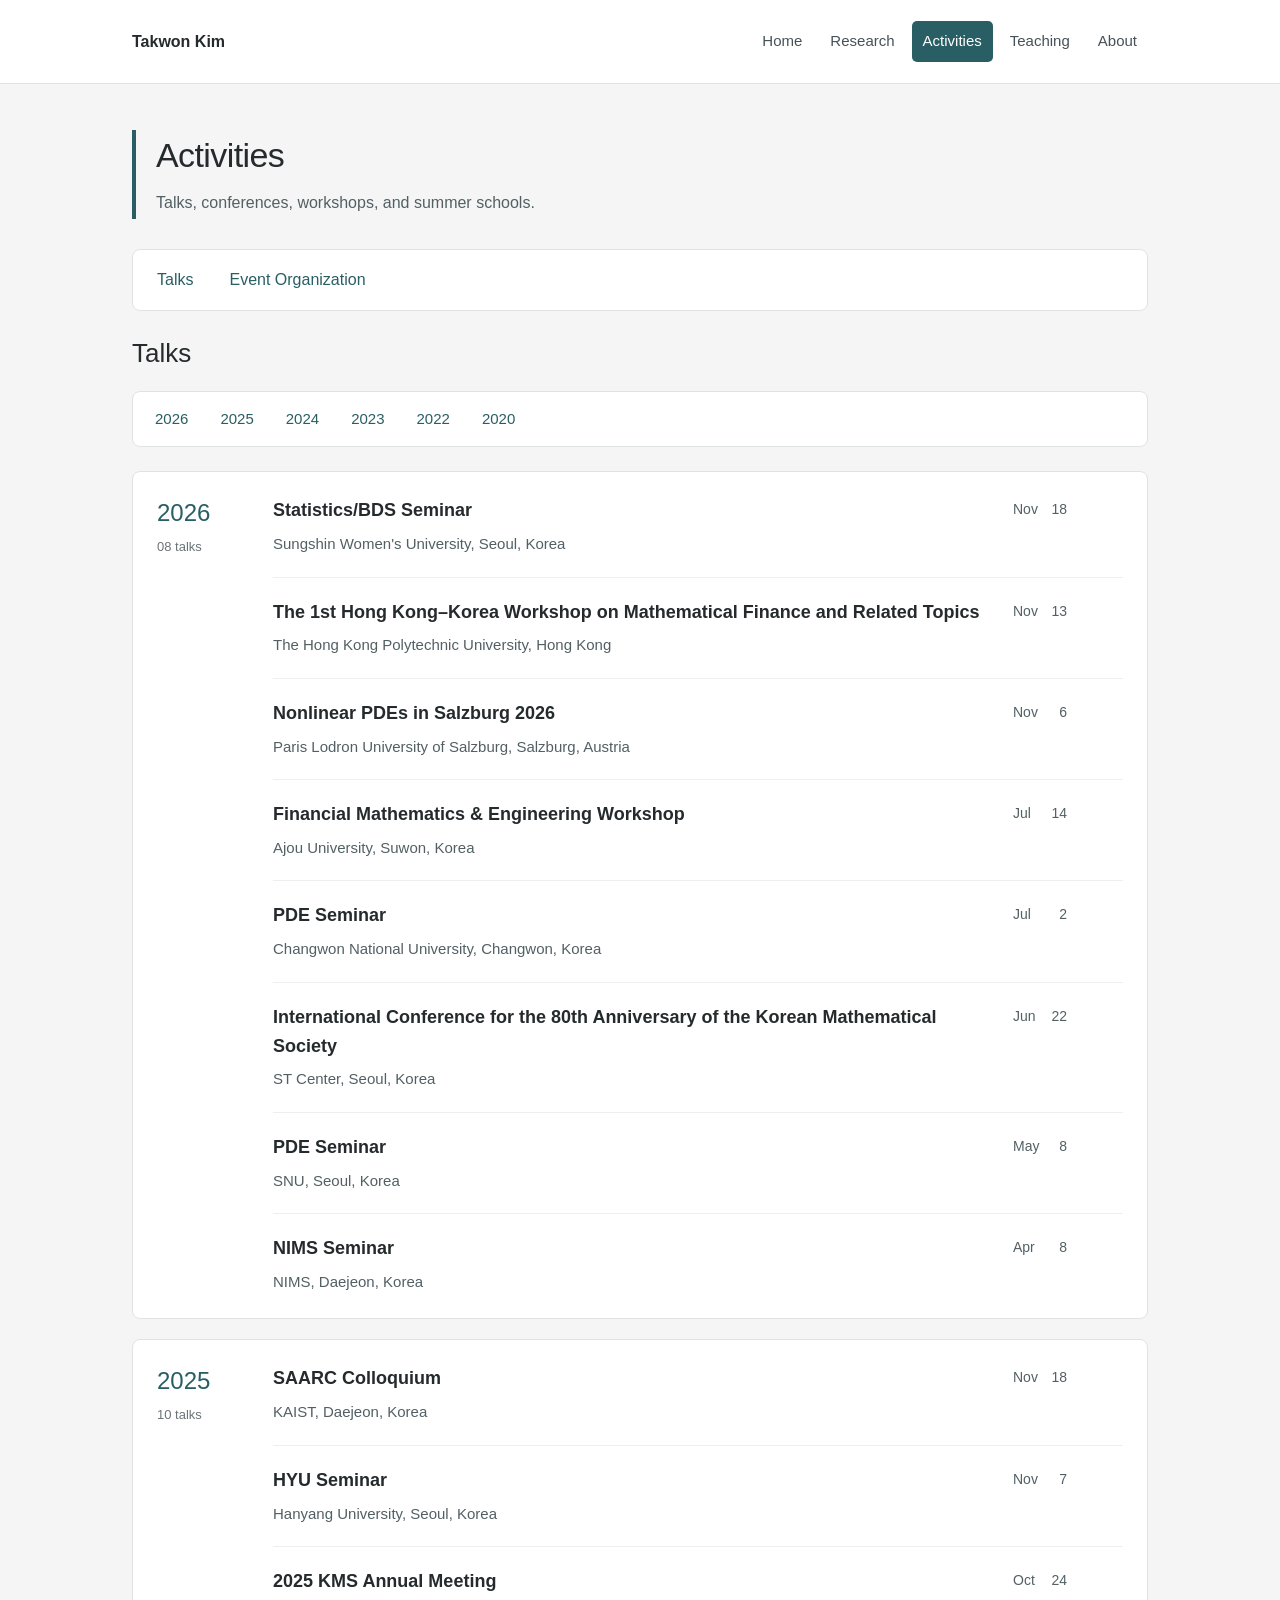
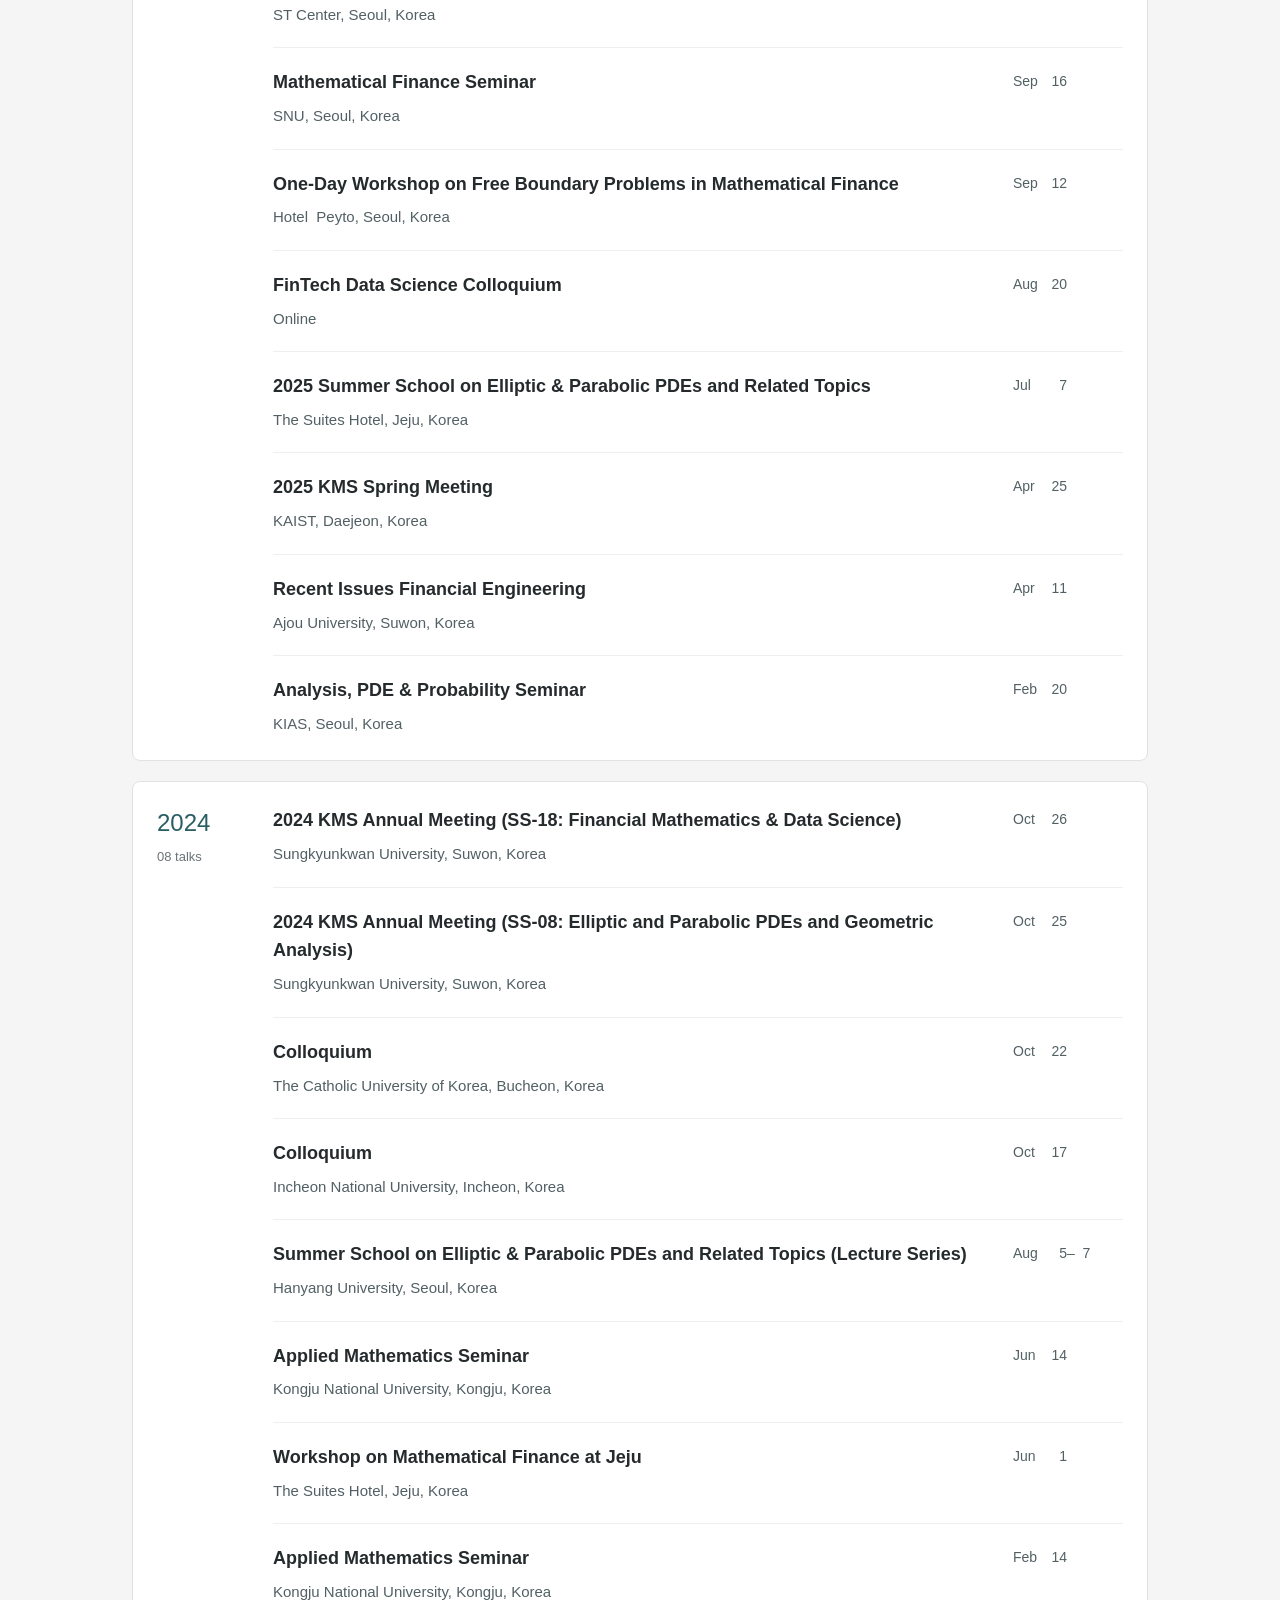
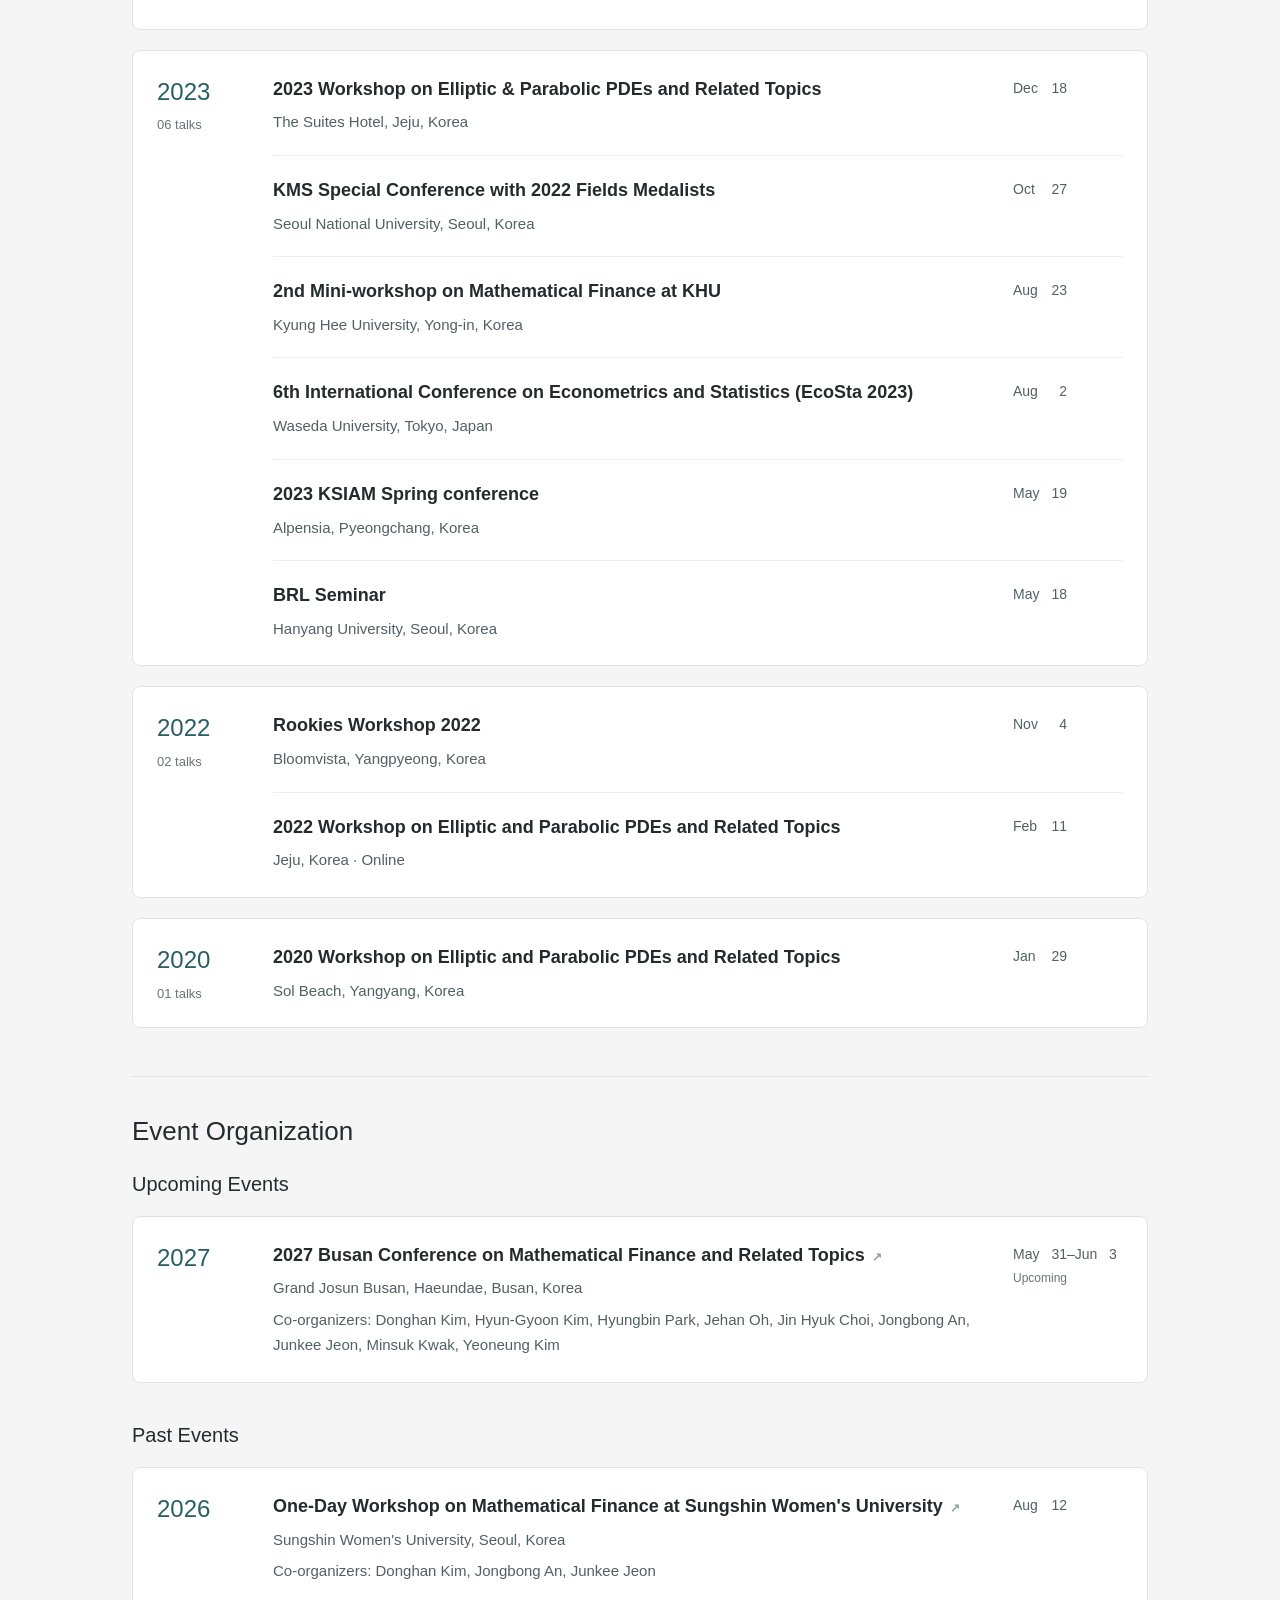
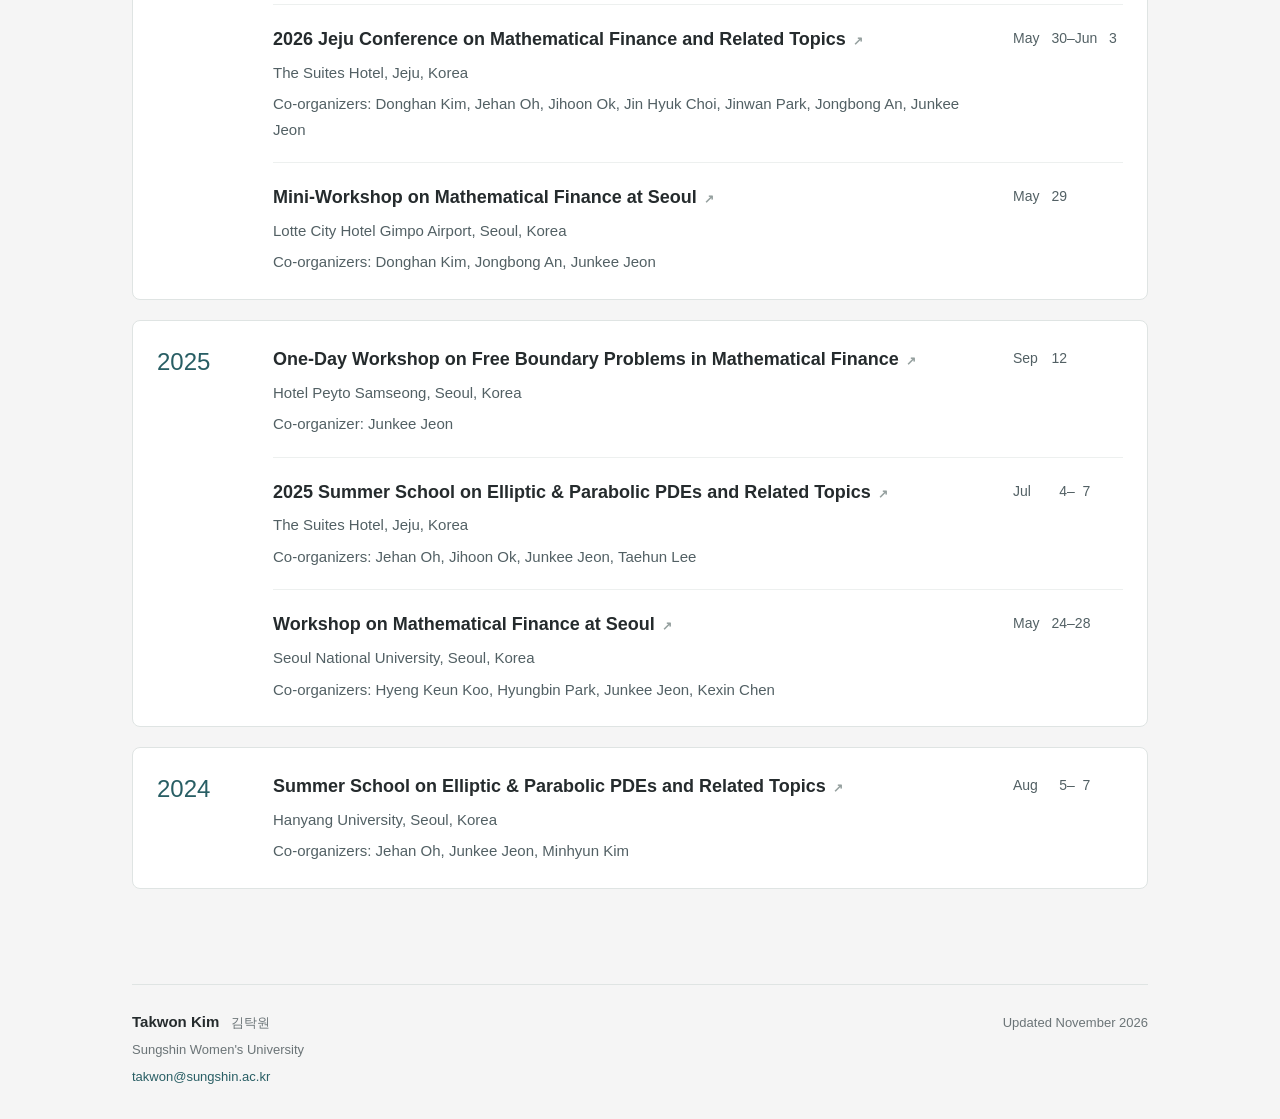
==== events.html @ 010d54d7 "Add November 18 Statistics and BDS seminar" ====
<!doctype html>
<html lang="en"><head><meta charset="utf-8"><meta name="viewport" content="width=device-width, initial-scale=1">
<title>Activities — Takwon Kim</title><meta name="description" content="My research focuses on nonlinear partial differential equations and mathematical finance, with particular interests in regularity theory, free boundary problems, and stochastic control.">
<meta name="color-scheme" content="light"><link rel="icon" href="assets/favicon.svg" type="image/svg+xml">
<link rel="stylesheet" href="assets/style.css?v=126a119093cc"><script src="assets/site.js" defer></script>
<script data-goatcounter="https://takwonkim.goatcounter.com/count" data-goatcounter-settings='{"path": "/events.html"}' async src="https://gc.zgo.at/count.js"></script></head>
<body data-page="events"><a class="skip-link" href="#main">Skip to content</a>
<header class="site-header"><div class="header-inner"><a class="brand" href="index.html?v=126a119093cc">Takwon Kim</a>
<button class="menu-toggle" aria-expanded="false" aria-controls="site-nav">Menu <span aria-hidden="true">☰</span></button>
<nav id="site-nav" aria-label="Main navigation"><a href="index.html?v=126a119093cc">Home</a><a href="research.html?v=126a119093cc">Research</a><a href="events.html?v=126a119093cc" aria-current="page">Activities</a><a href="teaching.html?v=126a119093cc">Teaching</a><a href="info.html?v=126a119093cc">About</a></nav></div></header>
<main id="main" class="page"><div class="page-heading"><h1>Activities</h1><p class="lead">Talks, conferences, workshops, and summer schools.</p></div><nav class="year-nav activity-nav" aria-label="Activity sections"><a href="#talks">Talks</a><a href="#event-organization">Event Organization</a></nav><section class="activity-section" id="talks" aria-labelledby="talks-title"><h2 id="talks-title">Talks</h2><nav class="year-nav" aria-label="Jump to year"><a href="#year-2026">2026</a><a href="#year-2025">2025</a><a href="#year-2024">2024</a><a href="#year-2023">2023</a><a href="#year-2022">2022</a><a href="#year-2020">2020</a></nav><div class="talks-list"><section class="talk-year" id="year-2026"><h3>2026<span>08 talks</span></h3><ol><li><div class="talk-details"><h4 class="talk-title">Statistics/BDS Seminar</h4><p class="talk-venue">Sungshin Women&#x27;s University, Seoul, Korea</p></div><p class="talk-date"><span class="date-value"><span class="date-month">Nov</span> <span class="date-days"><span class="date-number">18</span></span></span></p></li><li><div class="talk-details"><h4 class="talk-title"><a href="https://events.polyu.edu.hk/mfrt/home" target="_blank" rel="noopener">The 1st Hong Kong–Korea Workshop on Mathematical Finance and Related Topics</a></h4><p class="talk-venue">The Hong Kong Polytechnic University, Hong Kong</p></div><p class="talk-date"><span class="date-value"><span class="date-month">Nov</span> <span class="date-days"><span class="date-number">13</span></span></span></p></li><li><div class="talk-details"><h4 class="talk-title"><a href="https://sites.google.com/view/pdesinsalzburg2026/homepage" target="_blank" rel="noopener">Nonlinear PDEs in Salzburg 2026</a></h4><p class="talk-venue">Paris Lodron University of Salzburg, Salzburg, Austria</p></div><p class="talk-date"><span class="date-value"><span class="date-month">Nov</span> <span class="date-days"><span class="date-number">6</span></span></span></p></li><li><div class="talk-details"><h4 class="talk-title"><a href="assets/events/ajou-swufe-2026-07-14.pdf" target="_blank" rel="noopener">Financial Mathematics &amp; Engineering Workshop</a></h4><p class="talk-venue">Ajou University, Suwon, Korea</p></div><p class="talk-date"><span class="date-value"><span class="date-month">Jul</span> <span class="date-days"><span class="date-number">14</span></span></span></p></li><li><div class="talk-details"><h4 class="talk-title"><a href="https://www.changwon.ac.kr/math/na/ntt/selectNttInfo.do?mi=19133&amp;nttSn=1420415" target="_blank" rel="noopener">PDE Seminar</a></h4><p class="talk-venue">Changwon National University, Changwon, Korea</p></div><p class="talk-date"><span class="date-value"><span class="date-month">Jul</span> <span class="date-days"><span class="date-number">2</span></span></span></p></li><li><div class="talk-details"><h4 class="talk-title"><a href="https://www.kms.or.kr/conference/meeting/index.html?period=91" target="_blank" rel="noopener">International Conference for the 80th Anniversary of the Korean Mathematical Society</a></h4><p class="talk-venue">ST Center, Seoul, Korea</p></div><p class="talk-date"><span class="date-value"><span class="date-month">Jun</span> <span class="date-days"><span class="date-number">22</span></span></span></p></li><li><div class="talk-details"><h4 class="talk-title"><a href="https://www.math.snu.ac.kr/bbs/board.php?bo_table=Math_Seminar&amp;wr_id=45482&amp;sfl=wr_12&amp;stx=%EA%B9%80%ED%83%81%EC%9B%90&amp;sop=and&amp;year=2026&amp;month=7&amp;day=17" target="_blank" rel="noopener">PDE Seminar</a></h4><p class="talk-venue">SNU, Seoul, Korea</p></div><p class="talk-date"><span class="date-value"><span class="date-month">May</span> <span class="date-days"><span class="date-number">8</span></span></span></p></li><li><div class="talk-details"><h4 class="talk-title">NIMS Seminar</h4><p class="talk-venue">NIMS, Daejeon, Korea</p></div><p class="talk-date"><span class="date-value"><span class="date-month">Apr</span> <span class="date-days"><span class="date-number">8</span></span></span></p></li></ol></section><section class="talk-year" id="year-2025"><h3>2025<span>10 talks</span></h3><ol><li><div class="talk-details"><h4 class="talk-title"><a href="https://saarc.kaist.ac.kr/boards/view/seminars/50" target="_blank" rel="noopener">SAARC Colloquium</a></h4><p class="talk-venue">KAIST, Daejeon, Korea</p></div><p class="talk-date"><span class="date-value"><span class="date-month">Nov</span> <span class="date-days"><span class="date-number">18</span></span></span></p></li><li><div class="talk-details"><h4 class="talk-title">HYU Seminar</h4><p class="talk-venue">Hanyang University, Seoul, Korea</p></div><p class="talk-date"><span class="date-value"><span class="date-month">Nov</span> <span class="date-days"><span class="date-number">7</span></span></span></p></li><li><div class="talk-details"><h4 class="talk-title"><a href="https://www.kms.or.kr/conference/meeting/index.html?period=90" target="_blank" rel="noopener">2025 KMS Annual Meeting</a></h4><p class="talk-venue">ST Center, Seoul, Korea</p></div><p class="talk-date"><span class="date-value"><span class="date-month">Oct</span> <span class="date-days"><span class="date-number">24</span></span></span></p></li><li><div class="talk-details"><h4 class="talk-title"><a href="https://www.math.snu.ac.kr/bbs/board.php?bo_table=Math_Seminar&amp;wr_id=42650&amp;page=2&amp;year=2025&amp;month=9&amp;day=21&amp;page=2" target="_blank" rel="noopener">Mathematical Finance Seminar</a></h4><p class="talk-venue">SNU, Seoul, Korea</p></div><p class="talk-date"><span class="date-value"><span class="date-month">Sep</span> <span class="date-days"><span class="date-number">16</span></span></span></p></li><li><div class="talk-details"><h4 class="talk-title"><a href="https://sites.google.com/site/junkeejeon/workshop/2025-pde-in-mf" target="_blank" rel="noopener">One-Day Workshop on Free Boundary Problems in Mathematical Finance</a></h4><p class="talk-venue">Hotel  Peyto, Seoul, Korea</p></div><p class="talk-date"><span class="date-value"><span class="date-month">Sep</span> <span class="date-days"><span class="date-number">12</span></span></span></p></li><li><div class="talk-details"><h4 class="talk-title"><a href="https://www.sungshin.ac.kr/math-statistics/17397/subview.do?enc=Zm5jdDF8QEB8JTJGYmJzJTJGbWF0aC1zdGF0aXN0aWNzJTJGNDQ3NSUyRjE0NTU0NSUyRmFydGNsVmlldy5kbyUzRg%3D%3D" target="_blank" rel="noopener">FinTech Data Science Colloquium</a></h4><p class="talk-venue">Online</p></div><p class="talk-date"><span class="date-value"><span class="date-month">Aug</span> <span class="date-days"><span class="date-number">20</span></span></span></p></li><li><div class="talk-details"><h4 class="talk-title"><a href="https://sites.google.com/view/2025-pde-summer/home" target="_blank" rel="noopener">2025 Summer School on Elliptic &amp; Parabolic PDEs and Related Topics</a></h4><p class="talk-venue">The Suites Hotel, Jeju, Korea</p></div><p class="talk-date"><span class="date-value"><span class="date-month">Jul</span> <span class="date-days"><span class="date-number">7</span></span></span></p></li><li><div class="talk-details"><h4 class="talk-title"><a href="https://www.kms.or.kr/conference/2025_spring/" target="_blank" rel="noopener">2025 KMS Spring Meeting</a></h4><p class="talk-venue">KAIST, Daejeon, Korea</p></div><p class="talk-date"><span class="date-value"><span class="date-month">Apr</span> <span class="date-days"><span class="date-number">25</span></span></span></p></li><li><div class="talk-details"><h4 class="talk-title">Recent Issues Financial Engineering</h4><p class="talk-venue">Ajou University, Suwon, Korea</p></div><p class="talk-date"><span class="date-value"><span class="date-month">Apr</span> <span class="date-days"><span class="date-number">11</span></span></span></p></li><li><div class="talk-details"><h4 class="talk-title"><a href="https://www.kias.re.kr/kias/activities/seminars/view.do?seqno=PGN1720250206-0004&amp;menuNo=404003&amp;schoolsCd=&amp;centrspgmsCd=&amp;sdate=2024-03-26&amp;edate=&amp;mjrcdnm=&amp;searchCnd=1&amp;searchWord=&amp;pageIndex=58" target="_blank" rel="noopener">Analysis, PDE &amp; Probability Seminar</a></h4><p class="talk-venue">KIAS, Seoul, Korea</p></div><p class="talk-date"><span class="date-value"><span class="date-month">Feb</span> <span class="date-days"><span class="date-number">20</span></span></span></p></li></ol></section><section class="talk-year" id="year-2024"><h3>2024<span>08 talks</span></h3><ol><li><div class="talk-details"><h4 class="talk-title"><a href="https://www.kms.or.kr/conference/2024_fall/" target="_blank" rel="noopener">2024 KMS Annual Meeting</a> (SS-18: Financial Mathematics &amp; Data Science)</h4><p class="talk-venue">Sungkyunkwan University, Suwon, Korea</p></div><p class="talk-date"><span class="date-value"><span class="date-month">Oct</span> <span class="date-days"><span class="date-number">26</span></span></span></p></li><li><div class="talk-details"><h4 class="talk-title"><a href="https://www.kms.or.kr/conference/2024_fall/" target="_blank" rel="noopener">2024 KMS Annual Meeting</a> (SS-08: Elliptic and Parabolic PDEs and Geometric Analysis)</h4><p class="talk-venue">Sungkyunkwan University, Suwon, Korea</p></div><p class="talk-date"><span class="date-value"><span class="date-month">Oct</span> <span class="date-days"><span class="date-number">25</span></span></span></p></li><li><div class="talk-details"><h4 class="talk-title"><a href="https://math.catholic.ac.kr/math/community/notice.do?mode=view&amp;articleNo=249718&amp;article.offset=0&amp;articleLimit=10" target="_blank" rel="noopener">Colloquium</a></h4><p class="talk-venue">The Catholic University of Korea, Bucheon, Korea</p></div><p class="talk-date"><span class="date-value"><span class="date-month">Oct</span> <span class="date-days"><span class="date-number">22</span></span></span></p></li><li><div class="talk-details"><h4 class="talk-title"><a href="https://www.inu.ac.kr/isu/2219/subview.do?enc=[base64]%3D%3D" target="_blank" rel="noopener">Colloquium</a></h4><p class="talk-venue">Incheon National University, Incheon, Korea</p></div><p class="talk-date"><span class="date-value"><span class="date-month">Oct</span> <span class="date-days"><span class="date-number">17</span></span></span></p></li><li><div class="talk-details"><h4 class="talk-title"><a href="https://sites.google.com/view/summer-school-pde-2024" target="_blank" rel="noopener">Summer School on Elliptic &amp; Parabolic PDEs and Related Topics</a> (Lecture Series)</h4><p class="talk-venue">Hanyang University, Seoul, Korea</p></div><p class="talk-date"><span class="date-value"><span class="date-month">Aug</span> <span class="date-days"><span class="date-number">5</span>–<span class="date-number">7</span></span></span></p></li><li><div class="talk-details"><h4 class="talk-title"><a href="https://apmath.kongju.ac.kr/ZC0600/10515/subview.do?enc=Zm5jdDF8QEB8JTJGYmJzJTJGWkMwNjAwJTJGMTIxNyUyRjI5NzM4NCUyRmFydGNsVmlldy5kbyUzRg%3D%3D" target="_blank" rel="noopener">Applied Mathematics Seminar</a></h4><p class="talk-venue">Kongju National University, Kongju, Korea</p></div><p class="talk-date"><span class="date-value"><span class="date-month">Jun</span> <span class="date-days"><span class="date-number">14</span></span></span></p></li><li><div class="talk-details"><h4 class="talk-title"><a href="https://sites.google.com/khu.ac.kr/2024-workshop-mf-jeju/home?authuser=0" target="_blank" rel="noopener">Workshop on Mathematical Finance at Jeju</a></h4><p class="talk-venue">The Suites Hotel, Jeju, Korea</p></div><p class="talk-date"><span class="date-value"><span class="date-month">Jun</span> <span class="date-days"><span class="date-number">1</span></span></span></p></li><li><div class="talk-details"><h4 class="talk-title"><a href="https://apmath.kongju.ac.kr/ZC0600/10515/subview.do?enc=[base64]%3D" target="_blank" rel="noopener">Applied Mathematics Seminar</a></h4><p class="talk-venue">Kongju National University, Kongju, Korea</p></div><p class="talk-date"><span class="date-value"><span class="date-month">Feb</span> <span class="date-days"><span class="date-number">14</span></span></span></p></li></ol></section><section class="talk-year" id="year-2023"><h3>2023<span>06 talks</span></h3><ol><li><div class="talk-details"><h4 class="talk-title"><a href="https://sites.google.com/view/2023npde/home" target="_blank" rel="noopener">2023 Workshop on Elliptic &amp; Parabolic PDEs and Related Topics</a></h4><p class="talk-venue">The Suites Hotel, Jeju, Korea</p></div><p class="talk-date"><span class="date-value"><span class="date-month">Dec</span> <span class="date-days"><span class="date-number">18</span></span></span></p></li><li><div class="talk-details"><h4 class="talk-title"><a href="https://sites.google.com/site/junkeejeon/2nd-mini-workshop#h.vn5poqw1r108" target="_blank" rel="noopener">KMS Special Conference with 2022 Fields Medalists</a></h4><p class="talk-venue">Seoul National University, Seoul, Korea</p></div><p class="talk-date"><span class="date-value"><span class="date-month">Oct</span> <span class="date-days"><span class="date-number">27</span></span></span></p></li><li><div class="talk-details"><h4 class="talk-title"><a href="https://sites.google.com/site/junkeejeon/2nd-mini-workshop#h.vn5poqw1r108" target="_blank" rel="noopener">2nd Mini-workshop on Mathematical Finance at KHU</a></h4><p class="talk-venue">Kyung Hee University, Yong-in, Korea</p></div><p class="talk-date"><span class="date-value"><span class="date-month">Aug</span> <span class="date-days"><span class="date-number">23</span></span></span></p></li><li><div class="talk-details"><h4 class="talk-title"><a href="https://www.cmstatistics.org/EcoSta2023/index.php" target="_blank" rel="noopener">6th International Conference on Econometrics and Statistics (EcoSta 2023)</a></h4><p class="talk-venue">Waseda University, Tokyo, Japan</p></div><p class="talk-date"><span class="date-value"><span class="date-month">Aug</span> <span class="date-days"><span class="date-number">2</span></span></span></p></li><li><div class="talk-details"><h4 class="talk-title"><a href="https://ksiam.org/Conference/ConferenceView.asp?AC=0&amp;CODE=CC20230401&amp;B_CATE=BBC1" target="_blank" rel="noopener">2023 KSIAM Spring conference</a></h4><p class="talk-venue">Alpensia, Pyeongchang, Korea</p></div><p class="talk-date"><span class="date-value"><span class="date-month">May</span> <span class="date-days"><span class="date-number">19</span></span></span></p></li><li><div class="talk-details"><h4 class="talk-title">BRL Seminar</h4><p class="talk-venue">Hanyang University, Seoul, Korea</p></div><p class="talk-date"><span class="date-value"><span class="date-month">May</span> <span class="date-days"><span class="date-number">18</span></span></span></p></li></ol></section><section class="talk-year" id="year-2022"><h3>2022<span>02 talks</span></h3><ol><li><div class="talk-details"><h4 class="talk-title"><a href="http://qsms.math.snu.ac.kr/board_axne29/2388" target="_blank" rel="noopener">Rookies Workshop 2022</a></h4><p class="talk-venue">Bloomvista, Yangpyeong, Korea</p></div><p class="talk-date"><span class="date-value"><span class="date-month">Nov</span> <span class="date-days"><span class="date-number">4</span></span></span></p></li><li><div class="talk-details"><h4 class="talk-title">2022 Workshop on Elliptic and Parabolic PDEs and Related Topics</h4><p class="talk-venue">Jeju, Korea · Online</p></div><p class="talk-date"><span class="date-value"><span class="date-month">Feb</span> <span class="date-days"><span class="date-number">11</span></span></span></p></li></ol></section><section class="talk-year" id="year-2020"><h3>2020<span>01 talks</span></h3><ol><li><div class="talk-details"><h4 class="talk-title">2020 Workshop on Elliptic and Parabolic PDEs and Related Topics</h4><p class="talk-venue">Sol Beach, Yangyang, Korea</p></div><p class="talk-date"><span class="date-value"><span class="date-month">Jan</span> <span class="date-days"><span class="date-number">29</span></span></span></p></li></ol></section></div></section><section class="activity-section" id="event-organization" aria-labelledby="event-organization-title"><h2 id="event-organization-title">Event Organization</h2><section class="events-section" aria-labelledby="events-scheduled"><h3 id="events-scheduled">Upcoming Events</h3><div class="talk-year event-year"><h4>2027</h4><ol><li><div class="talk-details"><h5 class="talk-title event-title"><a class="" href="https://mf-conference-korea.github.io/2027-busan/" target="_blank" rel="noopener">2027 Busan Conference on Mathematical Finance and Related Topics<span aria-hidden="true">↗</span></a></h5><p class="talk-venue">Grand Josun Busan, Haeundae, Busan, Korea</p><p class="talk-venue event-organizers">Co-organizers: Donghan Kim, Hyun-Gyoon Kim, Hyungbin Park, Jehan Oh, Jin Hyuk Choi, Jongbong An, Junkee Jeon, Minsuk Kwak, Yeoneung Kim</p></div><p class="talk-date"><span class="date-value"><span class="date-month">May</span> <span class="date-days"><span class="date-number">31</span>–Jun <span class="date-number">3</span></span></span><span class="date-status">Upcoming</span></p></li></ol></div></section><section class="events-section" aria-labelledby="events-past"><h3 id="events-past">Past Events</h3><div class="talk-year event-year"><h4>2026</h4><ol><li><div class="talk-details"><h5 class="talk-title event-title"><a class="" href="assets/events/sungshin-2026-08-12.webp" target="_blank" rel="noopener">One-Day Workshop on Mathematical Finance at Sungshin Women&#x27;s University<span aria-hidden="true">↗</span></a></h5><p class="talk-venue">Sungshin Women&#x27;s University, Seoul, Korea</p><p class="talk-venue event-organizers">Co-organizers: Donghan Kim, Jongbong An, Junkee Jeon</p></div><p class="talk-date"><span class="date-value"><span class="date-month">Aug</span> <span class="date-days"><span class="date-number">12</span></span></span></p></li><li><div class="talk-details"><h5 class="talk-title event-title"><a class="" href="https://sites.google.com/view/2026-workshop-math-finance/" target="_blank" rel="noopener">2026 Jeju Conference on Mathematical Finance and Related Topics<span aria-hidden="true">↗</span></a></h5><p class="talk-venue">The Suites Hotel, Jeju, Korea</p><p class="talk-venue event-organizers">Co-organizers: Donghan Kim, Jehan Oh, Jihoon Ok, Jin Hyuk Choi, Jinwan Park, Jongbong An, Junkee Jeon</p></div><p class="talk-date"><span class="date-value"><span class="date-month">May</span> <span class="date-days"><span class="date-number">30</span>–Jun <span class="date-number">3</span></span></span></p></li><li><div class="talk-details"><h5 class="talk-title event-title"><a class="" href="https://sites.google.com/view/mini-workshop-26/home" target="_blank" rel="noopener">Mini-Workshop on Mathematical Finance at Seoul<span aria-hidden="true">↗</span></a></h5><p class="talk-venue">Lotte City Hotel Gimpo Airport, Seoul, Korea</p><p class="talk-venue event-organizers">Co-organizers: Donghan Kim, Jongbong An, Junkee Jeon</p></div><p class="talk-date"><span class="date-value"><span class="date-month">May</span> <span class="date-days"><span class="date-number">29</span></span></span></p></li></ol></div><div class="talk-year event-year"><h4>2025</h4><ol><li><div class="talk-details"><h5 class="talk-title event-title"><a class="" href="https://sites.google.com/site/junkeejeon/workshop/2025-pde-in-mf" target="_blank" rel="noopener">One-Day Workshop on Free Boundary Problems in Mathematical Finance<span aria-hidden="true">↗</span></a></h5><p class="talk-venue">Hotel Peyto Samseong, Seoul, Korea</p><p class="talk-venue event-organizers">Co-organizer: Junkee Jeon</p></div><p class="talk-date"><span class="date-value"><span class="date-month">Sep</span> <span class="date-days"><span class="date-number">12</span></span></span></p></li><li><div class="talk-details"><h5 class="talk-title event-title"><a class="" href="https://sites.google.com/view/2025-pde-summer/home" target="_blank" rel="noopener">2025 Summer School on Elliptic &amp; Parabolic PDEs and Related Topics<span aria-hidden="true">↗</span></a></h5><p class="talk-venue">The Suites Hotel, Jeju, Korea</p><p class="talk-venue event-organizers">Co-organizers: Jehan Oh, Jihoon Ok, Junkee Jeon, Taehun Lee</p></div><p class="talk-date"><span class="date-value"><span class="date-month">Jul</span> <span class="date-days"><span class="date-number">4</span>–<span class="date-number">7</span></span></span></p></li><li><div class="talk-details"><h5 class="talk-title event-title"><a class="" href="https://sites.google.com/view/2025-workshop-mf-seoul/" target="_blank" rel="noopener">Workshop on Mathematical Finance at Seoul<span aria-hidden="true">↗</span></a></h5><p class="talk-venue">Seoul National University, Seoul, Korea</p><p class="talk-venue event-organizers">Co-organizers: Hyeng Keun Koo, Hyungbin Park, Junkee Jeon, Kexin Chen</p></div><p class="talk-date"><span class="date-value"><span class="date-month">May</span> <span class="date-days"><span class="date-number">24</span>–<span class="date-number">28</span></span></span></p></li></ol></div><div class="talk-year event-year"><h4>2024</h4><ol><li><div class="talk-details"><h5 class="talk-title event-title"><a class="" href="https://sites.google.com/view/summer-school-pde-2024/main" target="_blank" rel="noopener">Summer School on Elliptic &amp; Parabolic PDEs and Related Topics<span aria-hidden="true">↗</span></a></h5><p class="talk-venue">Hanyang University, Seoul, Korea</p><p class="talk-venue event-organizers">Co-organizers: Jehan Oh, Junkee Jeon, Minhyun Kim</p></div><p class="talk-date"><span class="date-value"><span class="date-month">Aug</span> <span class="date-days"><span class="date-number">5</span>–<span class="date-number">7</span></span></span></p></li></ol></div></section></section></main>
<footer class="site-footer"><div class="footer-profile"><a class="footer-name" href="index.html?v=126a119093cc">Takwon Kim <span lang="ko">김탁원</span></a><span>Sungshin Women&#x27;s University</span><a class="footer-email" href="mailto:takwon@sungshin.ac.kr">takwon@sungshin.ac.kr</a></div><span class="footer-updated">Updated November 2026</span></footer>
</body></html>
---- assets/style.css ----
:root {
  --ink: #252b2d;
  --muted: #6b7477;
  --rule: #dfe4e3;
  --rule-soft: #edf0ef;
  --paper: #fff;
  --accent: #285e64;
  --surface: #f5f5f5;
  --tint: #eaf2ef;
  --accent-rule: #c7dad6;
  --font: -apple-system, BlinkMacSystemFont, "Segoe UI", "Helvetica Neue", Arial, "Apple SD Gothic Neo", "Noto Sans KR", sans-serif;
}
* { box-sizing: border-box; }
html { scroll-behavior: smooth; scroll-padding-top: 26px; }
body { margin: 0; background: var(--surface); color: var(--ink); font: 16px/1.75 var(--font); -webkit-font-smoothing: antialiased; }
a { color: var(--accent); text-underline-offset: 3px; }
a:hover { color: #183f44; }
button, input { font: inherit; }
button { cursor: pointer; }
a:focus-visible, button:focus-visible, input:focus-visible { outline: 2px solid var(--accent); outline-offset: 4px; }
::selection { background: #dfecea; }
[hidden] { display: none !important; }
h1, h2, h3, p { margin-top: 0; }
h1, h2, h3 { line-height: 1.4; font-weight: 600; }
p { margin-bottom: 15px; }
.sr-only { position: absolute; width: 1px; height: 1px; padding: 0; margin: -1px; overflow: hidden; clip: rect(0,0,0,0); white-space: nowrap; border: 0; }
.skip-link { position: fixed; top: -70px; left: 20px; background: var(--accent); color: white; padding: 10px; z-index: 20; }
.skip-link:focus { top: 8px; }
.site-header { background: var(--paper); border-bottom: 1px solid var(--rule); }
.header-inner { max-width: 1080px; margin: auto; min-height: 83px; padding: 0 32px; display: flex; align-items: center; justify-content: space-between; gap: 26px; position: relative; }
.brand { color: var(--ink); font-size: 16px; font-weight: 600; white-space: nowrap; text-decoration: none; }
#site-nav { display: flex; align-items: center; gap: 6px; font-size: 15px; }
#site-nav a { color: #465257; padding: 7px 11px; text-decoration: none; border-radius: 5px; }
#site-nav a:hover { color: var(--accent); background: var(--tint); }
#site-nav a[aria-current] { color: white; background: var(--accent); }
.menu-toggle { display: none; }
.page { max-width: 1080px; padding: 46px 32px 75px; margin: auto; }
.home-content { color: #222b2e; }
.home-content h2 { color: var(--accent); }
.home-introduction { padding-bottom: 36px; }
.home-identity { display: flex; align-items: center; justify-content: space-between; gap: 32px; margin-bottom: 32px; padding: 28px; background: var(--tint); border: 1px solid var(--accent-rule); border-radius: 10px; }
.home-photo { width: 216px; flex: 0 0 216px; margin: 0; }
.home-photo img { display: block; width: 100%; height: auto; border-radius: 4px; }
.profile-identity h1 { font-size: 42px; font-weight: 600; letter-spacing: -.8px; line-height: 1.2; margin: 0 0 13px; }
.profile-identity h1 span { display: inline-block; margin-left: 14px; font-size: 23px; font-weight: 400; color: #465257; letter-spacing: 0; }
.profile-identity p { font-size: 16px; line-height: 1.7; margin-bottom: 0; color: #465257; }
.profile-identity .position { color: #283438; font-size: 18px; margin-bottom: 3px; }
.profile-identity .affiliation-ko { font-size: 15px; line-height: 1.7; margin-top: 8px; color: #526064; word-break: keep-all; }
.profile-identity a { color: var(--accent); text-decoration: none; }
.profile-identity a:hover { color: var(--accent); text-decoration: underline; }
.panel { margin-bottom: 34px; }
.panel h2 { font-size: 24px; margin-bottom: 17px; }
.panel p { font-size: 16px; }
.about-intro > p { max-width: 760px; font-size: 19px; line-height: 1.8; margin-bottom: 28px; }
.about-intro > p:first-child { margin-bottom: 18px; }
.about-intro > p.bio-link { font-size: 16px; line-height: 1.75; color: #526064; }
.about-intro h2 { font-size: 20px; margin-bottom: 14px; }
.interest-list { display: grid; grid-template-columns: 1fr 1fr; gap: 8px 40px; padding-left: 20px; margin: 0; font-size: 17px; color: #354247; }
.interest-list li::marker { color: var(--accent); }
.home-details { display: grid; grid-template-columns: 1fr 1fr; gap: 24px; align-items: start; }
.home-details .panel { margin-bottom: 0; padding: 24px; background: var(--paper); border: 1px solid var(--rule); border-radius: 8px; }
.home-details > div { background: var(--paper); border: 1px solid var(--rule); border-radius: 8px; }
.home-details > div .panel { background: transparent; border: 0; border-radius: 0; }
.home-details .panel + .panel { margin-top: 0; border-top: 1px solid var(--rule-soft); }
.home-details .panel h2 { font-size: 20px; margin-bottom: 14px; }
.home-details .panel p { color: #465257; }
.contact-panel dl { margin: 0; font-size: 16px; color: #465257; }
.contact-panel dt { font-size: 15px; font-weight: 600; color: #354247; margin-bottom: 5px; }
.contact-panel dd { margin: 0 0 16px; overflow-wrap: anywhere; }
.contact-panel dd:last-child { margin-bottom: 0; }
.contact-ko { margin-top: 18px; padding-top: 16px; border-top: 1px solid var(--rule); word-break: keep-all; overflow-wrap: anywhere; }
.contact-panel .contact-ko p, .about-contact .contact-ko p { font-size: 15px; line-height: 1.75; color: #526064; margin: 0 0 12px; }
.contact-ko p:last-child { margin-bottom: 0; }
.email-list { display: flex; flex-direction: column; gap: 4px; overflow-wrap: anywhere; }
.email-list a { text-decoration: none; }
.email-list a:hover { text-decoration: underline; }
.profile-summary { list-style: none; padding: 0; margin: 0; font-size: 16px; display: flex; flex-wrap: wrap; gap: 6px 20px; }
.profile-summary a { text-decoration: none; }
.profile-summary a:hover { text-decoration: underline; }
.background-summary > a { font-size: 16px; }
.paper { padding: 24px 20px; display: grid; grid-template-columns: 28px minmax(0,1fr); gap: 12px; border-bottom: 1px solid var(--rule-soft); break-inside: avoid; }
.paper:last-child { border-bottom: 0; }
.paper-number { font-size: 13px; line-height: 2.2; color: #7d8688; font-variant-numeric: tabular-nums; }
.paper h3 { font-size: 20px; line-height: 1.6; font-weight: 600; margin: 0 0 10px; }
.paper-title { color: var(--ink); text-decoration: none; }
.paper-title:hover { color: var(--accent); text-decoration: underline; }
.paper-title span { font-size: 12px; margin-left: 7px; color: #95a09f; }
.paper-authors, .paper-journal { font-size: 15px; line-height: 1.7; margin-bottom: 4px; color: #526064; }
.paper-authors a { color: inherit; text-decoration: none; }
.paper-authors a:hover { color: var(--accent); text-decoration: underline; }
.paper-authors strong { color: #485254; font-weight: 500; }
.paper-journal { margin-bottom: 0; font-size: 14px; color: #5b686b; }
.status { display: inline-block; color: var(--accent); background: var(--surface); border-radius: 4px; padding: 1px 7px; margin-bottom: 8px; font-size: 13px; }
.page-heading { margin: 0 0 30px; border-left: 4px solid var(--accent); padding: 2px 0 2px 20px; }
.page-heading h1 { font-size: 34px; font-weight: 500; letter-spacing: -.6px; margin-bottom: 9px; }
.lead { color: #526064; font-size: 16px; margin-bottom: 0; }
.research-tools { display: flex; align-items: center; justify-content: space-between; gap: 16px; padding: 14px; background: var(--paper); border: 1px solid var(--rule); border-radius: 8px; }
.filters { display: flex; gap: 6px; flex-wrap: wrap; }
.filters button { border: 0; border-radius: 5px; padding: 8px 11px; background: transparent; color: #526064; font-size: 15px; }
.filters button span { font-size: 12px; margin-left: 5px; color: var(--muted); }
.filters button:hover { color: var(--accent); background: var(--tint); }
.filters button[aria-pressed=true] { color: white; background: var(--accent); }
.filters button[aria-pressed=true] span { color: white; }
.search { position: relative; }
.search input { width: 280px; background: var(--surface); border: 1px solid var(--rule); padding: 9px 32px 9px 12px; color: var(--ink); font-size: 15px; border-radius: 5px; }
.search > span:last-child { position: absolute; top: 2px; right: 10px; font-size: 24px; color: var(--muted); pointer-events: none; }
.search-count { min-height: 25px; margin: 4px 0 16px; font-size: 14px; color: #526064; }
.research-section { margin-bottom: 40px; }
.research-section > h2 { display: flex; gap: 12px; align-items: center; font-size: 23px; font-weight: 500; margin: 0 0 20px; padding: 12px 16px; color: var(--ink); background: var(--paper); border: 1px solid var(--rule); border-radius: 6px; }
.count { font-size: 13px; font-weight: 400; color: #526064; background: var(--surface); border-radius: 4px; padding: 2px 7px; }
.paper-year { display: grid; grid-template-columns: 84px minmax(0,1fr); background: var(--paper); border: 1px solid var(--rule); border-radius: 8px; }
.year-label { align-self: start; font-size: 17px; font-weight: 600; color: #526064; padding: 26px 0 0 20px; margin: 0; }
.paper-year + .paper-year { margin-top: 24px; }
.empty-results { padding: 50px 0; color: var(--muted); }
.year-nav { display: flex; flex-wrap: wrap; gap: 4px; margin-bottom: 24px; padding: 8px; background: var(--paper); border: 1px solid var(--rule); border-radius: 8px; }
.year-nav a { text-decoration: none; font-size: 15px; padding: 6px 14px; border-radius: 5px; }
.year-nav a:hover { background: var(--tint); }
.talk-year { display: grid; grid-template-columns: 92px minmax(0,1fr); gap: 24px; padding: 24px; margin-bottom: 20px; background: var(--paper); border: 1px solid var(--rule); border-radius: 8px; scroll-margin-top: 25px; }
.talk-year:target { border-color: var(--accent); }
.talk-year > h3 { font-size: 24px; font-weight: 500; margin: 0; color: var(--accent); }
.talk-year > h3 span { display: block; font-size: 13px; font-weight: 400; color: var(--muted); margin-top: 8px; }
.talk-year ol { padding: 0; margin: 0; list-style: none; }
.talk-year li { display: grid; grid-template-columns: minmax(0,1fr) 110px; gap: 20px; align-items: start; padding: 20px 0; border-bottom: 1px solid var(--rule-soft); }
.talk-year li:first-child { padding-top: 0; }
.talk-year li:last-child { padding-bottom: 0; border: 0; }
.talk-title { font-size: 18px; font-weight: 600; line-height: 1.6; margin: 0; }
.talk-title a { color: var(--ink); text-decoration: none; }
.talk-title a:hover { color: var(--accent); text-decoration: underline; }
.talk-venue { font-size: 15px; line-height: 1.7; color: #526064; margin: 6px 0 0; }
.talk-date { font-size: 14px; line-height: 1.7; color: #526064; text-align: left; margin: 2px 0 0; }
.talk-date .date-value { display: inline-grid; grid-template-columns: 2.4em auto; column-gap: .35em; white-space: nowrap; font-variant-numeric: tabular-nums; }
.talk-date .date-number { display: inline-block; width: 2ch; text-align: right; }
.talk-date .date-status { display: block; margin-top: 3px; font-size: 12px; line-height: 1.5; color: var(--muted); }
.events-section + .events-section { margin-top: 38px; }
.events-section > h3 { font-size: 20px; font-weight: 500; color: var(--ink); margin-bottom: 18px; }
.event-year > h4 { font-size: 24px; font-weight: 500; line-height: 1.4; margin: 0; color: var(--accent); }
.event-title span { font-size: 12px; margin-left: 7px; color: #95a09f; }
.activity-nav a { font-size: 16px; padding: 8px 16px; }
.activity-section { scroll-margin-top: 26px; }
.activity-section > h2 { font-size: 26px; font-weight: 500; margin: 0 0 20px; }
.activity-section + .activity-section { margin-top: 48px; padding-top: 36px; border-top: 1px solid var(--rule); }
.teaching-grid { display: grid; grid-template-columns: 1fr 1fr; gap: 20px; }
.teaching-term { padding: 24px; background: var(--paper); border: 1px solid var(--rule); border-radius: 8px; }
.eyebrow { color: #526064; font-size: 14px; margin-bottom: 8px; }
.teaching-term h2 { font-size: 23px; font-weight: 500; margin-bottom: 18px; color: var(--accent); }
.teaching-term ul { padding-left: 20px; margin: 0; font-size: 17px; }
.teaching-term li + li { margin-top: 10px; }
.background-layout { display: grid; grid-template-columns: minmax(0,1fr) 285px; gap: 24px; margin-bottom: 20px; align-items: start; }
.background-section, .links-section, .about-photos { padding: 24px; background: var(--paper); border: 1px solid var(--rule); border-radius: 8px; }
.background-section { margin-bottom: 20px; }
.background-section:last-child { margin-bottom: 0; }
.background-section > h2, .about-contact > h2, .links-section > h2, .about-photos > h2 { font-size: 22px; font-weight: 500; line-height: 1.4; margin: 0 0 20px; color: var(--accent); }
.biography { font-size: 17px; line-height: 1.85; }
.biography h3 { font-size: 18px; font-weight: 600; line-height: 1.6; margin: 24px 0 8px; }
.biography p { margin-bottom: 20px; }
.biography p:last-child { margin-bottom: 0; }
.timeline { list-style: none; padding: 0; margin: 0; font-size: 17px; }
.timeline li { padding: 16px 0; border-bottom: 1px solid var(--rule-soft); }
.timeline li:first-child { padding-top: 0; }
.timeline li:last-child { padding-bottom: 0; border: 0; }
.about-contact { padding: 24px; background: var(--tint); border: 1px solid var(--accent-rule); border-radius: 8px; }
.about-contact p { color: #526064; font-size: 16px; margin-bottom: 20px; }
.about-contact .email-list { font-size: 16px; margin: 20px 0; gap: 6px; }
.about-photos { margin-top: 20px; scroll-margin-top: 24px; }
.photo-gallery { columns: 2; column-gap: 24px; }
.photo-gallery figure { margin: 0 0 28px; break-inside: avoid; }
.photo-frame { display: block; border: 1px solid var(--rule-soft); border-radius: 4px; overflow: hidden; }
.photo-frame img { display: block; width: 100%; height: auto; }
.photo-frame:hover { border-color: #9eb7b4; }
.photo-gallery figcaption { margin-top: 10px; color: #465257; font-size: 15px; line-height: 1.6; }
.about-links { margin: 0; }
.about-links .profile-links { padding: 0; border: 0; border-radius: 0; background: transparent; }
.about-links .profile-link:nth-child(-n+2) { padding-top: 0; }
.links-section { margin-bottom: 20px; }
.links-section:last-child { margin-bottom: 0; }
.profile-links { display: grid; grid-template-columns: 1fr 1fr; column-gap: 32px; padding: 0 22px; background: var(--paper); border: 1px solid var(--rule); border-radius: 8px; }
.profile-link { display: flex; gap: 18px; padding: 22px 0; align-items: center; text-decoration: none; }
.profile-link:nth-child(n+3) { border-top: 1px solid var(--rule-soft); }
.profile-link:last-child:nth-child(odd) { grid-column: 1 / -1; }
.profile-link[href]:hover { background: var(--tint); }
.link-index { flex: 0 0 18px; font-size: 13px; color: var(--muted); font-variant-numeric: tabular-nums; }
.profile-link strong { display: block; font-size: 19px; font-weight: 500; margin-bottom: 6px; }
.coauthor-links .profile-link strong { margin-bottom: 0; }
.coauthor-links .profile-link:last-child { grid-column: auto; }
.profile-link small { display: block; font-size: 15px; line-height: 1.6; color: #526064; }
.profile-link > span[aria-hidden] { margin-left: auto; color: var(--muted); }
.site-footer { max-width: 1016px; margin: 0 auto; border-top: 1px solid var(--rule); padding: 24px 0 30px; display: flex; align-items: flex-start; justify-content: space-between; gap: 24px; font-size: 13px; color: var(--muted); }
.footer-profile { display: grid; gap: 4px; }
.site-footer a { text-decoration: none; color: inherit; }
.site-footer .footer-name { font-size: 15px; font-weight: 600; color: var(--ink); }
.footer-name span { margin-left: 8px; font-size: 13px; font-weight: 400; color: var(--muted); }
.site-footer .footer-email { color: var(--accent); }
.footer-email:hover { text-decoration: underline; }
.footer-updated { padding-top: 3px; white-space: nowrap; }
@media (max-width: 1080px) {
  .site-footer { margin-left: 32px; margin-right: 32px; }
}
@media (max-width: 760px) {
  body { font-size: 16px; }
  .header-inner { min-height: 65px; padding: 0 23px; }
  .menu-toggle { display: flex; gap: 10px; align-items: center; border: 0; background: transparent; padding: 8px 0 8px 12px; color: var(--ink); font-size: 15px; }
  .menu-toggle span { font-size: 18px; }
  #site-nav { display: none; position: absolute; z-index: 10; top: 65px; left: 0; right: 0; padding: 14px 23px 20px; background: var(--paper); border-bottom: 1px solid var(--rule); flex-wrap: wrap; gap: 6px; }
  #site-nav.is-open { display: flex; }
  .page { padding: 32px 23px 45px; }
  .home-identity { display: block; margin-bottom: 28px; padding: 20px; }
  .home-photo { width: 180px; margin: 24px auto 0; }
  .profile-identity h1 { display: flex; flex-wrap: wrap; align-items: baseline; gap: 10px; font-size: 35px; margin-bottom: 16px; }
  .profile-identity h1 span { font-size: 20px; margin-left: 0; }
  .profile-identity p { font-size: 15px; }
  .profile-identity .position { font-size: 17px; margin-bottom: 6px; }
  .about-intro > p { font-size: 18px; }
  .biography { font-size: 16px; }
  .panel h2 { font-size: 22px; }
  .interest-list { display: block; font-size: 16px; }
  .interest-list li + li { margin-top: 8px; }
  .home-details { grid-template-columns: 1fr; gap: 20px; }
  .home-details .panel { padding: 20px; }
  .paper { grid-template-columns: 22px minmax(0,1fr); gap: 8px; padding: 20px 14px; }
  .paper h3 { font-size: 18px; }
  .paper-authors, .paper-journal { font-size: 14px; }
  .page-heading { margin-bottom: 27px; padding-left: 16px; }
  .page-heading h1 { font-size: 31px; }
  .research-tools { display: block; padding: 12px; }
  .filters { gap: 4px; }
  .filters button { padding: 8px; }
  .search { display: block; margin-top: 14px; }
  .search input { width: 100%; font-size: 16px; }
  .search-count { margin-bottom: 14px; }
  .research-section > h2 { font-size: 22px; padding: 10px 12px; margin-bottom: 12px; }
  .paper-year { display: block; }
  .year-label { padding: 18px 14px 0; }
  .talk-year { display: block; padding: 20px; }
  .talk-year > h3 { display: flex; justify-content: space-between; align-items: center; margin: 0 0 18px; font-size: 23px; }
  .talk-year > h3 span { margin: 0; }
  .event-year > h4 { margin-bottom: 18px; }
  .talk-year li { grid-template-columns: minmax(0,1fr); gap: 6px; padding: 18px 0; }
  .talk-title { font-size: 17px; }
  .talk-venue { font-size: 14px; }
  .talk-date { text-align: left; margin: 0; }
  .teaching-grid, .background-layout, .profile-links { grid-template-columns: 1fr; }
  .teaching-term { padding: 20px; }
  .teaching-term h2 { font-size: 22px; }
  .teaching-term ul, .timeline { font-size: 16px; }
  .teaching-term li + li { margin-top: 8px; }
  .background-section, .about-contact, .links-section, .about-photos { padding: 20px; }
  .background-section > h2, .about-contact > h2, .links-section > h2, .about-photos > h2 { font-size: 21px; }
  .about-contact { margin-top: 0; }
  .about-photos { margin-top: 20px; }
  .photo-gallery { columns: 1; }
  .photo-gallery figure { margin-bottom: 24px; }
  .profile-links { padding: 0 16px; }
  .profile-link { padding: 20px 0; gap: 14px; }
  .about-links .profile-link:nth-child(2) { padding-top: 20px; }
  .profile-link + .profile-link { border-top: 1px solid var(--rule-soft); }
  .profile-link strong { font-size: 18px; }
  .profile-link small { font-size: 14px; }
  .site-footer { margin: 0 23px; flex-direction: column; gap: 16px; font-size: 12px; }
  .footer-updated { padding-top: 0; }
}
@media (prefers-reduced-motion: reduce) { html { scroll-behavior: auto; } }
@media print {
  .site-header, .site-footer, .research-tools, .year-nav { display: none; }
  .page { max-width: none; padding: 0; }
  .home-identity, .home-details, .background-layout { display: block; }
  .paper { break-inside: avoid; }
}
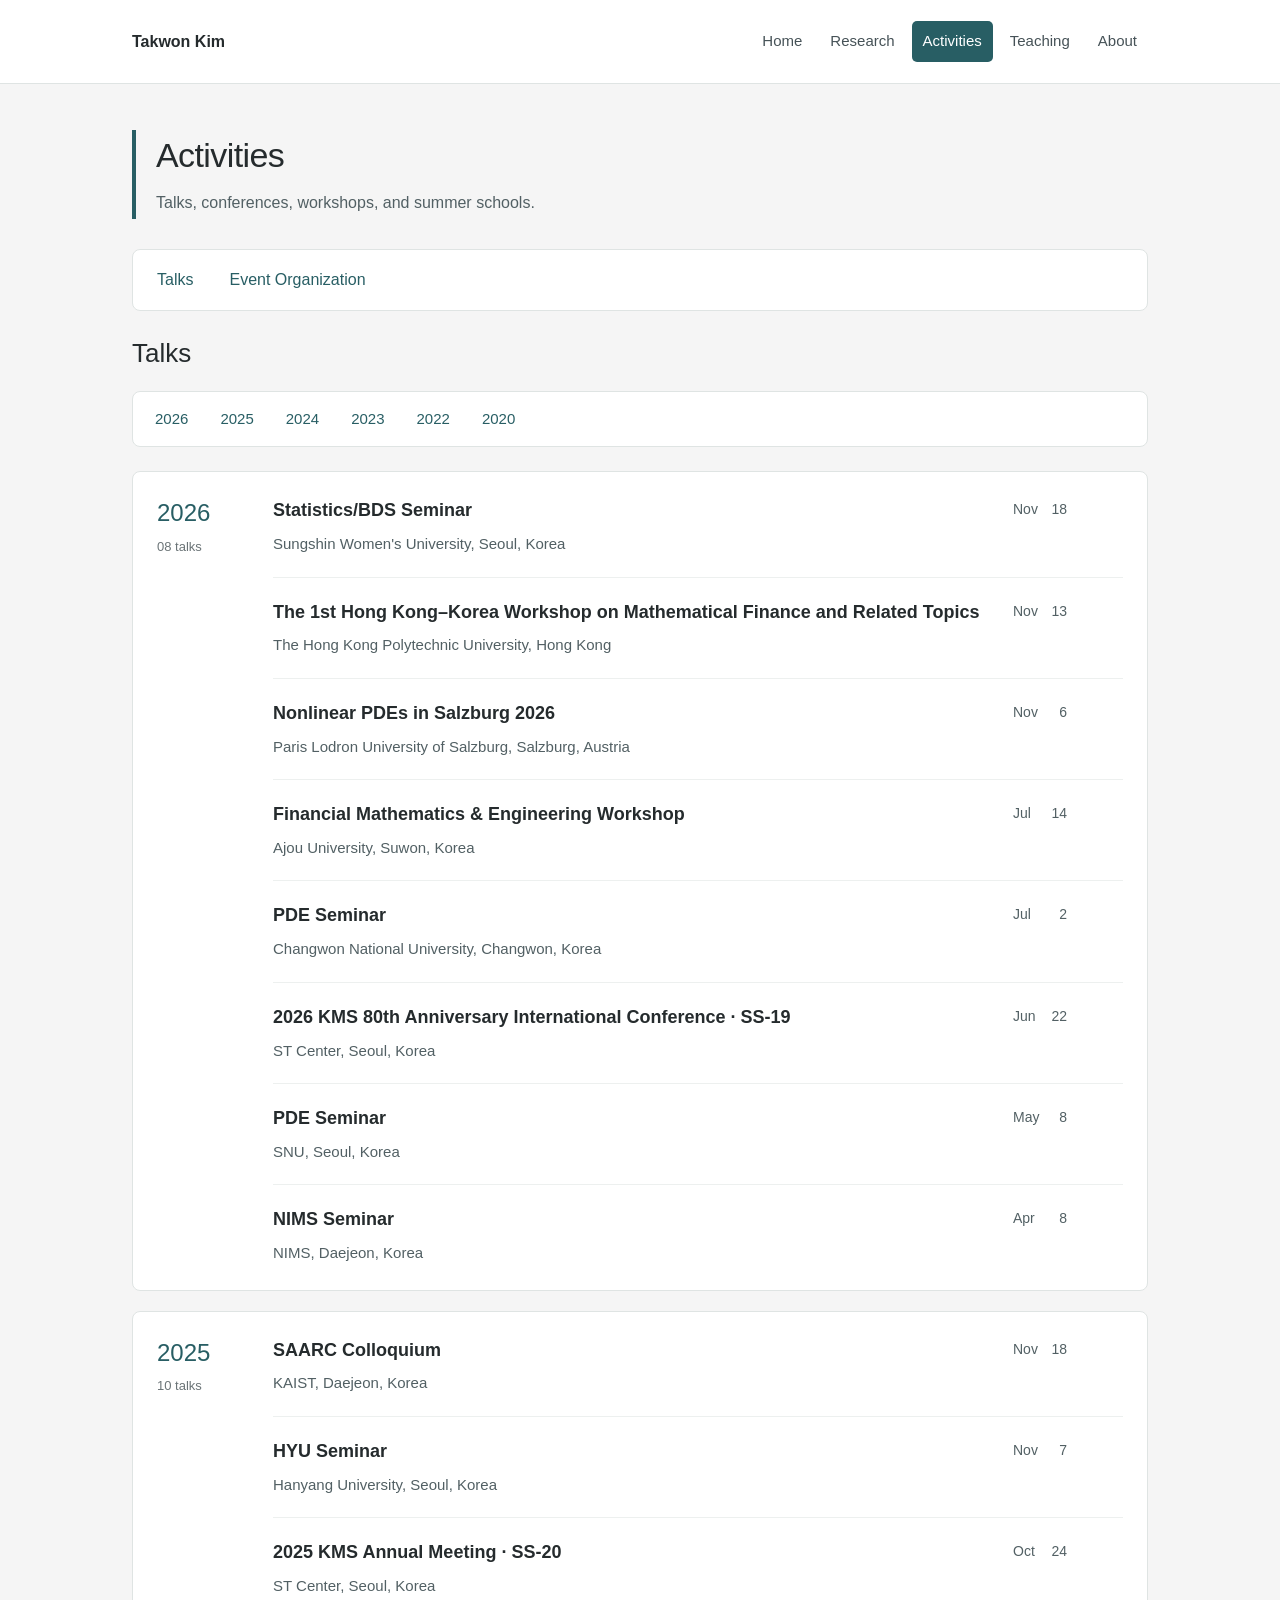
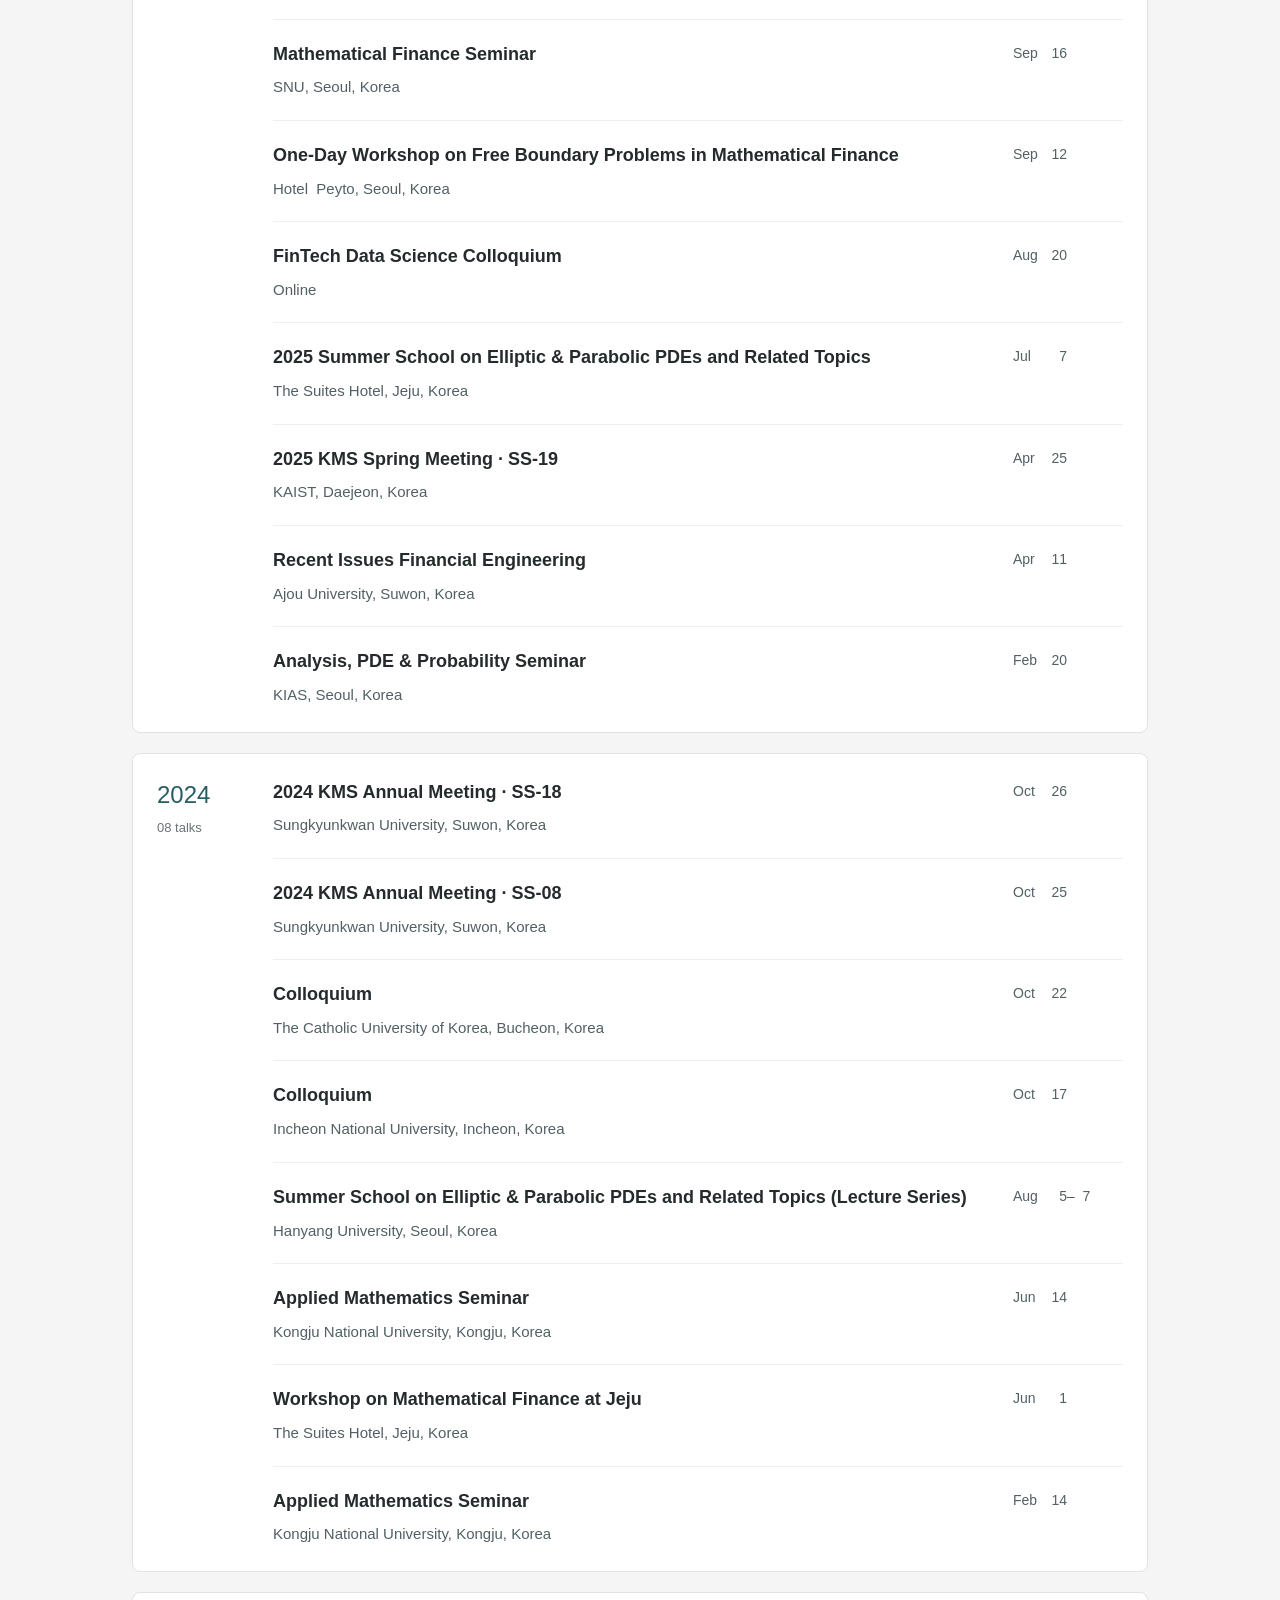
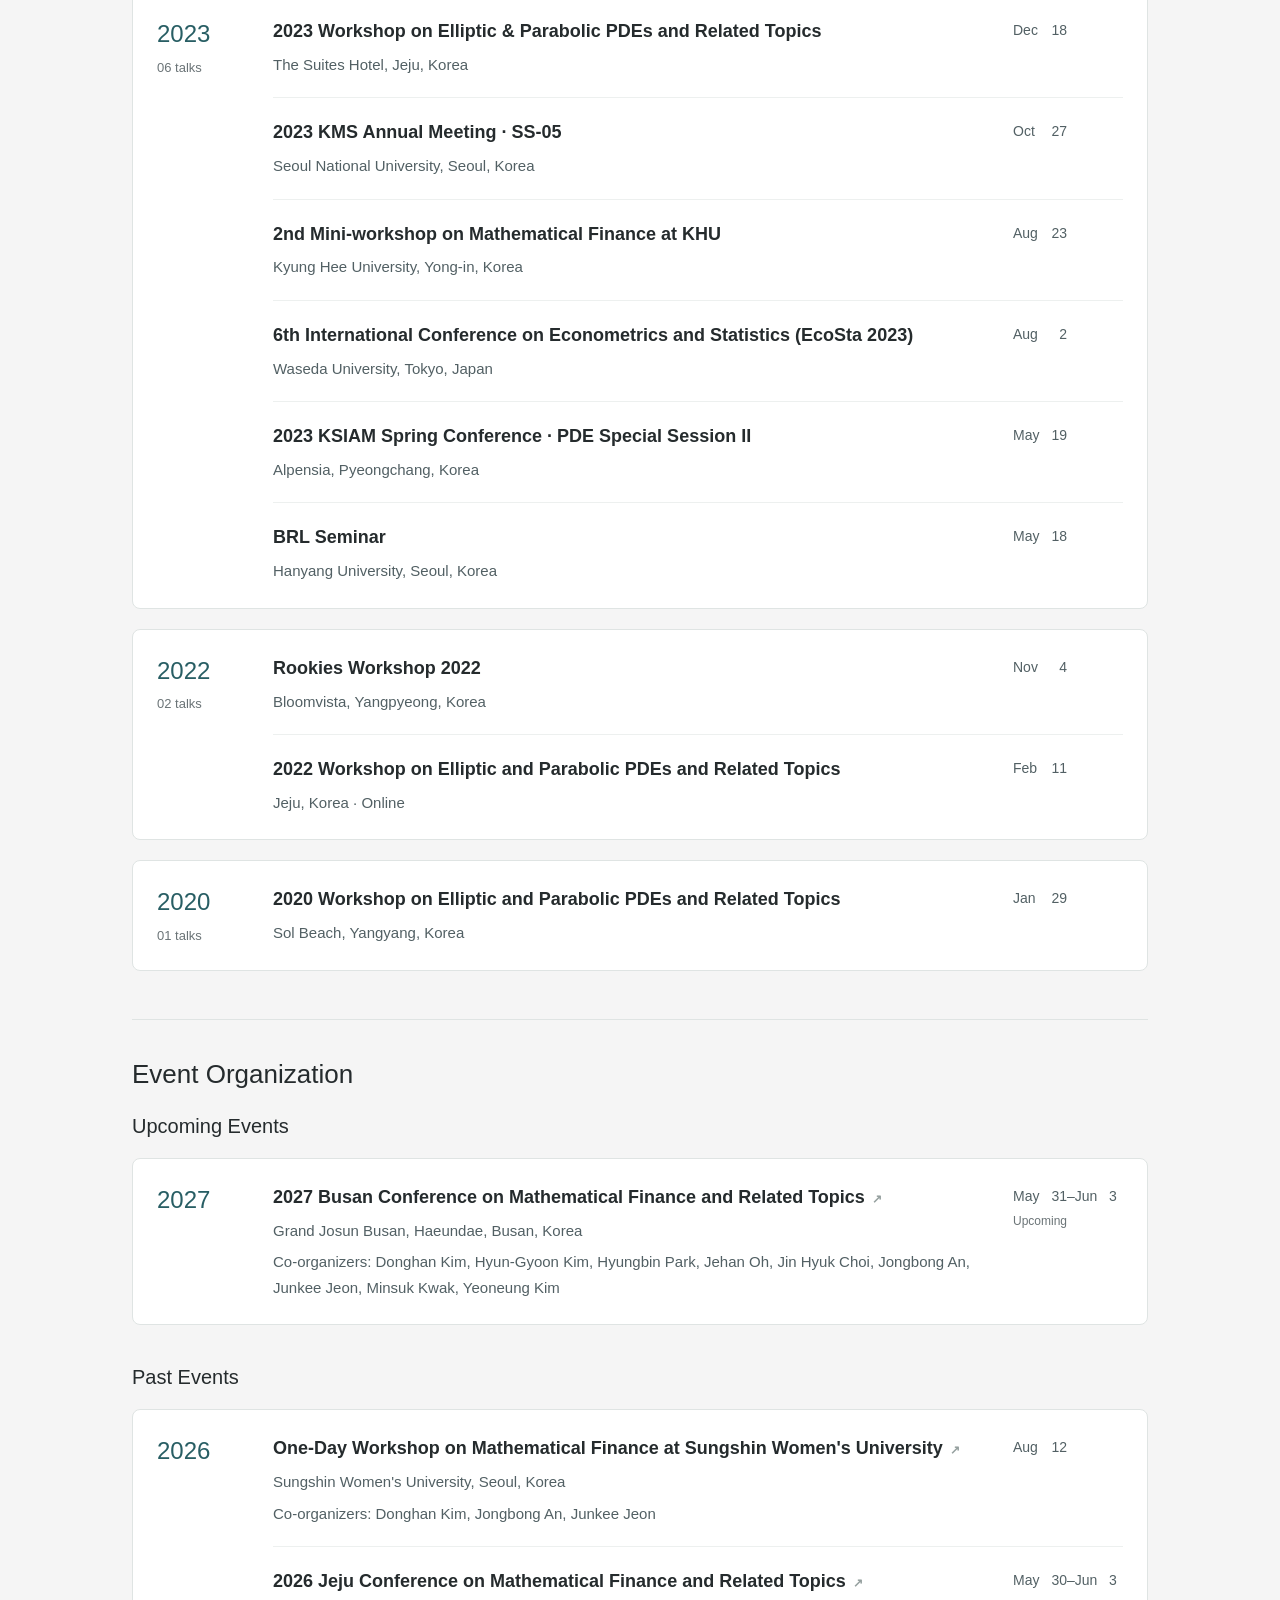
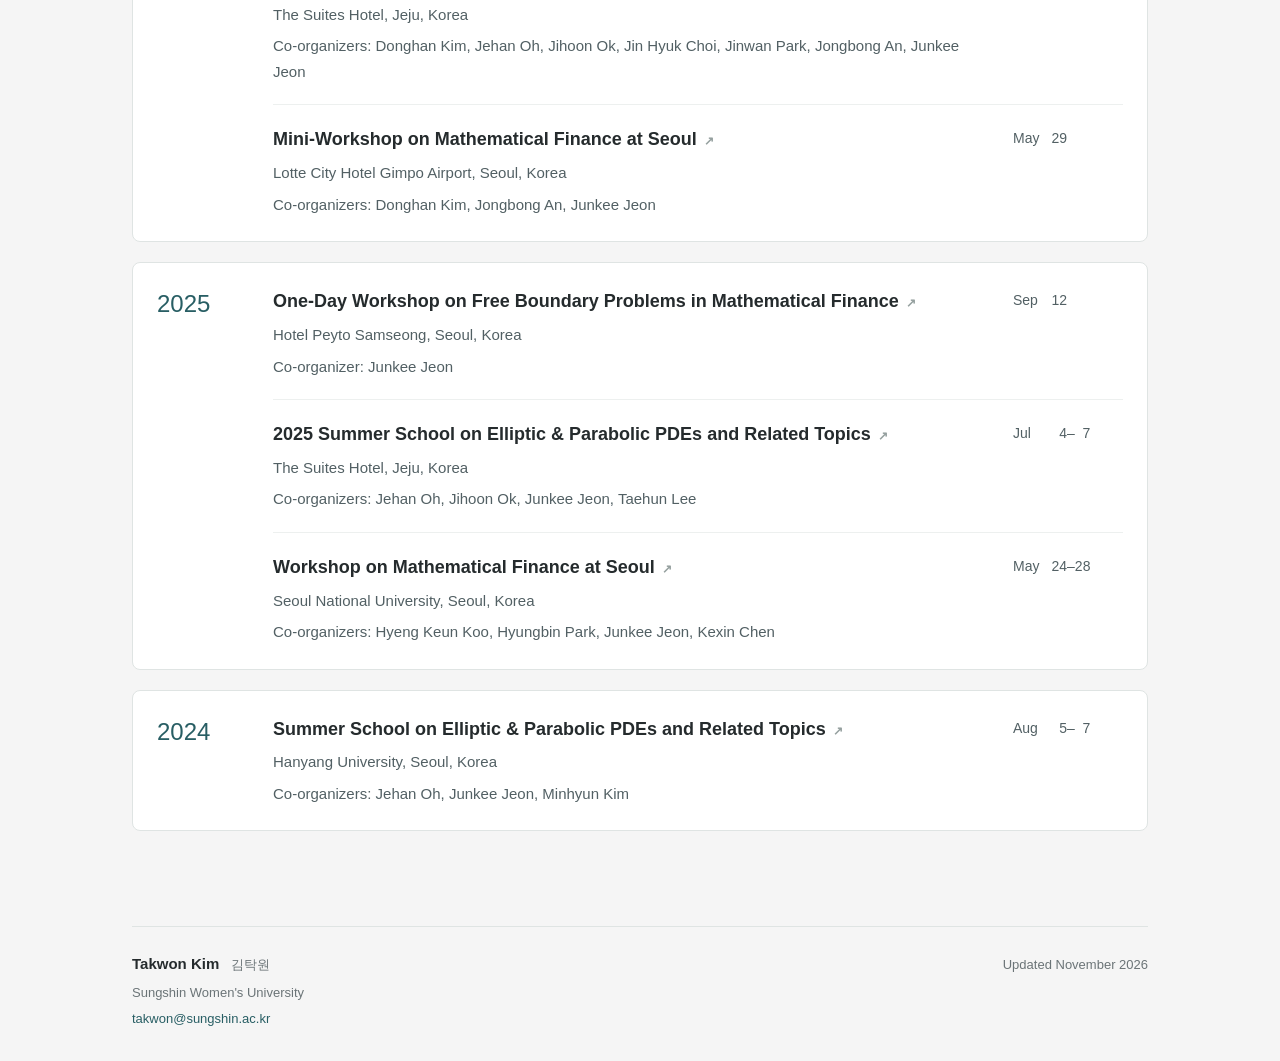
==== commit 7532eaba: "Standardize KMS and KSIAM talk titles" ====
--- a/events.html
+++ b/events.html
@@ -2,12 +2,12 @@
 <html lang="en"><head><meta charset="utf-8"><meta name="viewport" content="width=device-width, initial-scale=1">
 <title>Activities — Takwon Kim</title><meta name="description" content="My research focuses on nonlinear partial differential equations and mathematical finance, with particular interests in regularity theory, free boundary problems, and stochastic control.">
 <meta name="color-scheme" content="light"><link rel="icon" href="assets/favicon.svg" type="image/svg+xml">
-<link rel="stylesheet" href="assets/style.css?v=126a119093cc"><script src="assets/site.js" defer></script>
+<link rel="stylesheet" href="assets/style.css?v=3afb787e6619"><script src="assets/site.js" defer></script>
 <script data-goatcounter="https://takwonkim.goatcounter.com/count" data-goatcounter-settings='{"path": "/events.html"}' async src="https://gc.zgo.at/count.js"></script></head>
 <body data-page="events"><a class="skip-link" href="#main">Skip to content</a>
-<header class="site-header"><div class="header-inner"><a class="brand" href="index.html?v=126a119093cc">Takwon Kim</a>
+<header class="site-header"><div class="header-inner"><a class="brand" href="index.html?v=3afb787e6619">Takwon Kim</a>
 <button class="menu-toggle" aria-expanded="false" aria-controls="site-nav">Menu <span aria-hidden="true">☰</span></button>
-<nav id="site-nav" aria-label="Main navigation"><a href="index.html?v=126a119093cc">Home</a><a href="research.html?v=126a119093cc">Research</a><a href="events.html?v=126a119093cc" aria-current="page">Activities</a><a href="teaching.html?v=126a119093cc">Teaching</a><a href="info.html?v=126a119093cc">About</a></nav></div></header>
-<main id="main" class="page"><div class="page-heading"><h1>Activities</h1><p class="lead">Talks, conferences, workshops, and summer schools.</p></div><nav class="year-nav activity-nav" aria-label="Activity sections"><a href="#talks">Talks</a><a href="#event-organization">Event Organization</a></nav><section class="activity-section" id="talks" aria-labelledby="talks-title"><h2 id="talks-title">Talks</h2><nav class="year-nav" aria-label="Jump to year"><a href="#year-2026">2026</a><a href="#year-2025">2025</a><a href="#year-2024">2024</a><a href="#year-2023">2023</a><a href="#year-2022">2022</a><a href="#year-2020">2020</a></nav><div class="talks-list"><section class="talk-year" id="year-2026"><h3>2026<span>08 talks</span></h3><ol><li><div class="talk-details"><h4 class="talk-title">Statistics/BDS Seminar</h4><p class="talk-venue">Sungshin Women&#x27;s University, Seoul, Korea</p></div><p class="talk-date"><span class="date-value"><span class="date-month">Nov</span> <span class="date-days"><span class="date-number">18</span></span></span></p></li><li><div class="talk-details"><h4 class="talk-title"><a href="https://events.polyu.edu.hk/mfrt/home" target="_blank" rel="noopener">The 1st Hong Kong–Korea Workshop on Mathematical Finance and Related Topics</a></h4><p class="talk-venue">The Hong Kong Polytechnic University, Hong Kong</p></div><p class="talk-date"><span class="date-value"><span class="date-month">Nov</span> <span class="date-days"><span class="date-number">13</span></span></span></p></li><li><div class="talk-details"><h4 class="talk-title"><a href="https://sites.google.com/view/pdesinsalzburg2026/homepage" target="_blank" rel="noopener">Nonlinear PDEs in Salzburg 2026</a></h4><p class="talk-venue">Paris Lodron University of Salzburg, Salzburg, Austria</p></div><p class="talk-date"><span class="date-value"><span class="date-month">Nov</span> <span class="date-days"><span class="date-number">6</span></span></span></p></li><li><div class="talk-details"><h4 class="talk-title"><a href="assets/events/ajou-swufe-2026-07-14.pdf" target="_blank" rel="noopener">Financial Mathematics &amp; Engineering Workshop</a></h4><p class="talk-venue">Ajou University, Suwon, Korea</p></div><p class="talk-date"><span class="date-value"><span class="date-month">Jul</span> <span class="date-days"><span class="date-number">14</span></span></span></p></li><li><div class="talk-details"><h4 class="talk-title"><a href="https://www.changwon.ac.kr/math/na/ntt/selectNttInfo.do?mi=19133&amp;nttSn=1420415" target="_blank" rel="noopener">PDE Seminar</a></h4><p class="talk-venue">Changwon National University, Changwon, Korea</p></div><p class="talk-date"><span class="date-value"><span class="date-month">Jul</span> <span class="date-days"><span class="date-number">2</span></span></span></p></li><li><div class="talk-details"><h4 class="talk-title"><a href="https://www.kms.or.kr/conference/meeting/index.html?period=91" target="_blank" rel="noopener">International Conference for the 80th Anniversary of the Korean Mathematical Society</a></h4><p class="talk-venue">ST Center, Seoul, Korea</p></div><p class="talk-date"><span class="date-value"><span class="date-month">Jun</span> <span class="date-days"><span class="date-number">22</span></span></span></p></li><li><div class="talk-details"><h4 class="talk-title"><a href="https://www.math.snu.ac.kr/bbs/board.php?bo_table=Math_Seminar&amp;wr_id=45482&amp;sfl=wr_12&amp;stx=%EA%B9%80%ED%83%81%EC%9B%90&amp;sop=and&amp;year=2026&amp;month=7&amp;day=17" target="_blank" rel="noopener">PDE Seminar</a></h4><p class="talk-venue">SNU, Seoul, Korea</p></div><p class="talk-date"><span class="date-value"><span class="date-month">May</span> <span class="date-days"><span class="date-number">8</span></span></span></p></li><li><div class="talk-details"><h4 class="talk-title">NIMS Seminar</h4><p class="talk-venue">NIMS, Daejeon, Korea</p></div><p class="talk-date"><span class="date-value"><span class="date-month">Apr</span> <span class="date-days"><span class="date-number">8</span></span></span></p></li></ol></section><section class="talk-year" id="year-2025"><h3>2025<span>10 talks</span></h3><ol><li><div class="talk-details"><h4 class="talk-title"><a href="https://saarc.kaist.ac.kr/boards/view/seminars/50" target="_blank" rel="noopener">SAARC Colloquium</a></h4><p class="talk-venue">KAIST, Daejeon, Korea</p></div><p class="talk-date"><span class="date-value"><span class="date-month">Nov</span> <span class="date-days"><span class="date-number">18</span></span></span></p></li><li><div class="talk-details"><h4 class="talk-title">HYU Seminar</h4><p class="talk-venue">Hanyang University, Seoul, Korea</p></div><p class="talk-date"><span class="date-value"><span class="date-month">Nov</span> <span class="date-days"><span class="date-number">7</span></span></span></p></li><li><div class="talk-details"><h4 class="talk-title"><a href="https://www.kms.or.kr/conference/meeting/index.html?period=90" target="_blank" rel="noopener">2025 KMS Annual Meeting</a></h4><p class="talk-venue">ST Center, Seoul, Korea</p></div><p class="talk-date"><span class="date-value"><span class="date-month">Oct</span> <span class="date-days"><span class="date-number">24</span></span></span></p></li><li><div class="talk-details"><h4 class="talk-title"><a href="https://www.math.snu.ac.kr/bbs/board.php?bo_table=Math_Seminar&amp;wr_id=42650&amp;page=2&amp;year=2025&amp;month=9&amp;day=21&amp;page=2" target="_blank" rel="noopener">Mathematical Finance Seminar</a></h4><p class="talk-venue">SNU, Seoul, Korea</p></div><p class="talk-date"><span class="date-value"><span class="date-month">Sep</span> <span class="date-days"><span class="date-number">16</span></span></span></p></li><li><div class="talk-details"><h4 class="talk-title"><a href="https://sites.google.com/site/junkeejeon/workshop/2025-pde-in-mf" target="_blank" rel="noopener">One-Day Workshop on Free Boundary Problems in Mathematical Finance</a></h4><p class="talk-venue">Hotel  Peyto, Seoul, Korea</p></div><p class="talk-date"><span class="date-value"><span class="date-month">Sep</span> <span class="date-days"><span class="date-number">12</span></span></span></p></li><li><div class="talk-details"><h4 class="talk-title"><a href="https://www.sungshin.ac.kr/math-statistics/17397/subview.do?enc=Zm5jdDF8QEB8JTJGYmJzJTJGbWF0aC1zdGF0aXN0aWNzJTJGNDQ3NSUyRjE0NTU0NSUyRmFydGNsVmlldy5kbyUzRg%3D%3D" target="_blank" rel="noopener">FinTech Data Science Colloquium</a></h4><p class="talk-venue">Online</p></div><p class="talk-date"><span class="date-value"><span class="date-month">Aug</span> <span class="date-days"><span class="date-number">20</span></span></span></p></li><li><div class="talk-details"><h4 class="talk-title"><a href="https://sites.google.com/view/2025-pde-summer/home" target="_blank" rel="noopener">2025 Summer School on Elliptic &amp; Parabolic PDEs and Related Topics</a></h4><p class="talk-venue">The Suites Hotel, Jeju, Korea</p></div><p class="talk-date"><span class="date-value"><span class="date-month">Jul</span> <span class="date-days"><span class="date-number">7</span></span></span></p></li><li><div class="talk-details"><h4 class="talk-title"><a href="https://www.kms.or.kr/conference/2025_spring/" target="_blank" rel="noopener">2025 KMS Spring Meeting</a></h4><p class="talk-venue">KAIST, Daejeon, Korea</p></div><p class="talk-date"><span class="date-value"><span class="date-month">Apr</span> <span class="date-days"><span class="date-number">25</span></span></span></p></li><li><div class="talk-details"><h4 class="talk-title">Recent Issues Financial Engineering</h4><p class="talk-venue">Ajou University, Suwon, Korea</p></div><p class="talk-date"><span class="date-value"><span class="date-month">Apr</span> <span class="date-days"><span class="date-number">11</span></span></span></p></li><li><div class="talk-details"><h4 class="talk-title"><a href="https://www.kias.re.kr/kias/activities/seminars/view.do?seqno=PGN1720250206-0004&amp;menuNo=404003&amp;schoolsCd=&amp;centrspgmsCd=&amp;sdate=2024-03-26&amp;edate=&amp;mjrcdnm=&amp;searchCnd=1&amp;searchWord=&amp;pageIndex=58" target="_blank" rel="noopener">Analysis, PDE &amp; Probability Seminar</a></h4><p class="talk-venue">KIAS, Seoul, Korea</p></div><p class="talk-date"><span class="date-value"><span class="date-month">Feb</span> <span class="date-days"><span class="date-number">20</span></span></span></p></li></ol></section><section class="talk-year" id="year-2024"><h3>2024<span>08 talks</span></h3><ol><li><div class="talk-details"><h4 class="talk-title"><a href="https://www.kms.or.kr/conference/2024_fall/" target="_blank" rel="noopener">2024 KMS Annual Meeting</a> (SS-18: Financial Mathematics &amp; Data Science)</h4><p class="talk-venue">Sungkyunkwan University, Suwon, Korea</p></div><p class="talk-date"><span class="date-value"><span class="date-month">Oct</span> <span class="date-days"><span class="date-number">26</span></span></span></p></li><li><div class="talk-details"><h4 class="talk-title"><a href="https://www.kms.or.kr/conference/2024_fall/" target="_blank" rel="noopener">2024 KMS Annual Meeting</a> (SS-08: Elliptic and Parabolic PDEs and Geometric Analysis)</h4><p class="talk-venue">Sungkyunkwan University, Suwon, Korea</p></div><p class="talk-date"><span class="date-value"><span class="date-month">Oct</span> <span class="date-days"><span class="date-number">25</span></span></span></p></li><li><div class="talk-details"><h4 class="talk-title"><a href="https://math.catholic.ac.kr/math/community/notice.do?mode=view&amp;articleNo=249718&amp;article.offset=0&amp;articleLimit=10" target="_blank" rel="noopener">Colloquium</a></h4><p class="talk-venue">The Catholic University of Korea, Bucheon, Korea</p></div><p class="talk-date"><span class="date-value"><span class="date-month">Oct</span> <span class="date-days"><span class="date-number">22</span></span></span></p></li><li><div class="talk-details"><h4 class="talk-title"><a href="https://www.inu.ac.kr/isu/2219/subview.do?enc=[base64]%3D%3D" target="_blank" rel="noopener">Colloquium</a></h4><p class="talk-venue">Incheon National University, Incheon, Korea</p></div><p class="talk-date"><span class="date-value"><span class="date-month">Oct</span> <span class="date-days"><span class="date-number">17</span></span></span></p></li><li><div class="talk-details"><h4 class="talk-title"><a href="https://sites.google.com/view/summer-school-pde-2024" target="_blank" rel="noopener">Summer School on Elliptic &amp; Parabolic PDEs and Related Topics</a> (Lecture Series)</h4><p class="talk-venue">Hanyang University, Seoul, Korea</p></div><p class="talk-date"><span class="date-value"><span class="date-month">Aug</span> <span class="date-days"><span class="date-number">5</span>–<span class="date-number">7</span></span></span></p></li><li><div class="talk-details"><h4 class="talk-title"><a href="https://apmath.kongju.ac.kr/ZC0600/10515/subview.do?enc=Zm5jdDF8QEB8JTJGYmJzJTJGWkMwNjAwJTJGMTIxNyUyRjI5NzM4NCUyRmFydGNsVmlldy5kbyUzRg%3D%3D" target="_blank" rel="noopener">Applied Mathematics Seminar</a></h4><p class="talk-venue">Kongju National University, Kongju, Korea</p></div><p class="talk-date"><span class="date-value"><span class="date-month">Jun</span> <span class="date-days"><span class="date-number">14</span></span></span></p></li><li><div class="talk-details"><h4 class="talk-title"><a href="https://sites.google.com/khu.ac.kr/2024-workshop-mf-jeju/home?authuser=0" target="_blank" rel="noopener">Workshop on Mathematical Finance at Jeju</a></h4><p class="talk-venue">The Suites Hotel, Jeju, Korea</p></div><p class="talk-date"><span class="date-value"><span class="date-month">Jun</span> <span class="date-days"><span class="date-number">1</span></span></span></p></li><li><div class="talk-details"><h4 class="talk-title"><a href="https://apmath.kongju.ac.kr/ZC0600/10515/subview.do?enc=[base64]%3D" target="_blank" rel="noopener">Applied Mathematics Seminar</a></h4><p class="talk-venue">Kongju National University, Kongju, Korea</p></div><p class="talk-date"><span class="date-value"><span class="date-month">Feb</span> <span class="date-days"><span class="date-number">14</span></span></span></p></li></ol></section><section class="talk-year" id="year-2023"><h3>2023<span>06 talks</span></h3><ol><li><div class="talk-details"><h4 class="talk-title"><a href="https://sites.google.com/view/2023npde/home" target="_blank" rel="noopener">2023 Workshop on Elliptic &amp; Parabolic PDEs and Related Topics</a></h4><p class="talk-venue">The Suites Hotel, Jeju, Korea</p></div><p class="talk-date"><span class="date-value"><span class="date-month">Dec</span> <span class="date-days"><span class="date-number">18</span></span></span></p></li><li><div class="talk-details"><h4 class="talk-title"><a href="https://sites.google.com/site/junkeejeon/2nd-mini-workshop#h.vn5poqw1r108" target="_blank" rel="noopener">KMS Special Conference with 2022 Fields Medalists</a></h4><p class="talk-venue">Seoul National University, Seoul, Korea</p></div><p class="talk-date"><span class="date-value"><span class="date-month">Oct</span> <span class="date-days"><span class="date-number">27</span></span></span></p></li><li><div class="talk-details"><h4 class="talk-title"><a href="https://sites.google.com/site/junkeejeon/2nd-mini-workshop#h.vn5poqw1r108" target="_blank" rel="noopener">2nd Mini-workshop on Mathematical Finance at KHU</a></h4><p class="talk-venue">Kyung Hee University, Yong-in, Korea</p></div><p class="talk-date"><span class="date-value"><span class="date-month">Aug</span> <span class="date-days"><span class="date-number">23</span></span></span></p></li><li><div class="talk-details"><h4 class="talk-title"><a href="https://www.cmstatistics.org/EcoSta2023/index.php" target="_blank" rel="noopener">6th International Conference on Econometrics and Statistics (EcoSta 2023)</a></h4><p class="talk-venue">Waseda University, Tokyo, Japan</p></div><p class="talk-date"><span class="date-value"><span class="date-month">Aug</span> <span class="date-days"><span class="date-number">2</span></span></span></p></li><li><div class="talk-details"><h4 class="talk-title"><a href="https://ksiam.org/Conference/ConferenceView.asp?AC=0&amp;CODE=CC20230401&amp;B_CATE=BBC1" target="_blank" rel="noopener">2023 KSIAM Spring conference</a></h4><p class="talk-venue">Alpensia, Pyeongchang, Korea</p></div><p class="talk-date"><span class="date-value"><span class="date-month">May</span> <span class="date-days"><span class="date-number">19</span></span></span></p></li><li><div class="talk-details"><h4 class="talk-title">BRL Seminar</h4><p class="talk-venue">Hanyang University, Seoul, Korea</p></div><p class="talk-date"><span class="date-value"><span class="date-month">May</span> <span class="date-days"><span class="date-number">18</span></span></span></p></li></ol></section><section class="talk-year" id="year-2022"><h3>2022<span>02 talks</span></h3><ol><li><div class="talk-details"><h4 class="talk-title"><a href="http://qsms.math.snu.ac.kr/board_axne29/2388" target="_blank" rel="noopener">Rookies Workshop 2022</a></h4><p class="talk-venue">Bloomvista, Yangpyeong, Korea</p></div><p class="talk-date"><span class="date-value"><span class="date-month">Nov</span> <span class="date-days"><span class="date-number">4</span></span></span></p></li><li><div class="talk-details"><h4 class="talk-title">2022 Workshop on Elliptic and Parabolic PDEs and Related Topics</h4><p class="talk-venue">Jeju, Korea · Online</p></div><p class="talk-date"><span class="date-value"><span class="date-month">Feb</span> <span class="date-days"><span class="date-number">11</span></span></span></p></li></ol></section><section class="talk-year" id="year-2020"><h3>2020<span>01 talks</span></h3><ol><li><div class="talk-details"><h4 class="talk-title">2020 Workshop on Elliptic and Parabolic PDEs and Related Topics</h4><p class="talk-venue">Sol Beach, Yangyang, Korea</p></div><p class="talk-date"><span class="date-value"><span class="date-month">Jan</span> <span class="date-days"><span class="date-number">29</span></span></span></p></li></ol></section></div></section><section class="activity-section" id="event-organization" aria-labelledby="event-organization-title"><h2 id="event-organization-title">Event Organization</h2><section class="events-section" aria-labelledby="events-scheduled"><h3 id="events-scheduled">Upcoming Events</h3><div class="talk-year event-year"><h4>2027</h4><ol><li><div class="talk-details"><h5 class="talk-title event-title"><a class="" href="https://mf-conference-korea.github.io/2027-busan/" target="_blank" rel="noopener">2027 Busan Conference on Mathematical Finance and Related Topics<span aria-hidden="true">↗</span></a></h5><p class="talk-venue">Grand Josun Busan, Haeundae, Busan, Korea</p><p class="talk-venue event-organizers">Co-organizers: Donghan Kim, Hyun-Gyoon Kim, Hyungbin Park, Jehan Oh, Jin Hyuk Choi, Jongbong An, Junkee Jeon, Minsuk Kwak, Yeoneung Kim</p></div><p class="talk-date"><span class="date-value"><span class="date-month">May</span> <span class="date-days"><span class="date-number">31</span>–Jun <span class="date-number">3</span></span></span><span class="date-status">Upcoming</span></p></li></ol></div></section><section class="events-section" aria-labelledby="events-past"><h3 id="events-past">Past Events</h3><div class="talk-year event-year"><h4>2026</h4><ol><li><div class="talk-details"><h5 class="talk-title event-title"><a class="" href="assets/events/sungshin-2026-08-12.webp" target="_blank" rel="noopener">One-Day Workshop on Mathematical Finance at Sungshin Women&#x27;s University<span aria-hidden="true">↗</span></a></h5><p class="talk-venue">Sungshin Women&#x27;s University, Seoul, Korea</p><p class="talk-venue event-organizers">Co-organizers: Donghan Kim, Jongbong An, Junkee Jeon</p></div><p class="talk-date"><span class="date-value"><span class="date-month">Aug</span> <span class="date-days"><span class="date-number">12</span></span></span></p></li><li><div class="talk-details"><h5 class="talk-title event-title"><a class="" href="https://sites.google.com/view/2026-workshop-math-finance/" target="_blank" rel="noopener">2026 Jeju Conference on Mathematical Finance and Related Topics<span aria-hidden="true">↗</span></a></h5><p class="talk-venue">The Suites Hotel, Jeju, Korea</p><p class="talk-venue event-organizers">Co-organizers: Donghan Kim, Jehan Oh, Jihoon Ok, Jin Hyuk Choi, Jinwan Park, Jongbong An, Junkee Jeon</p></div><p class="talk-date"><span class="date-value"><span class="date-month">May</span> <span class="date-days"><span class="date-number">30</span>–Jun <span class="date-number">3</span></span></span></p></li><li><div class="talk-details"><h5 class="talk-title event-title"><a class="" href="https://sites.google.com/view/mini-workshop-26/home" target="_blank" rel="noopener">Mini-Workshop on Mathematical Finance at Seoul<span aria-hidden="true">↗</span></a></h5><p class="talk-venue">Lotte City Hotel Gimpo Airport, Seoul, Korea</p><p class="talk-venue event-organizers">Co-organizers: Donghan Kim, Jongbong An, Junkee Jeon</p></div><p class="talk-date"><span class="date-value"><span class="date-month">May</span> <span class="date-days"><span class="date-number">29</span></span></span></p></li></ol></div><div class="talk-year event-year"><h4>2025</h4><ol><li><div class="talk-details"><h5 class="talk-title event-title"><a class="" href="https://sites.google.com/site/junkeejeon/workshop/2025-pde-in-mf" target="_blank" rel="noopener">One-Day Workshop on Free Boundary Problems in Mathematical Finance<span aria-hidden="true">↗</span></a></h5><p class="talk-venue">Hotel Peyto Samseong, Seoul, Korea</p><p class="talk-venue event-organizers">Co-organizer: Junkee Jeon</p></div><p class="talk-date"><span class="date-value"><span class="date-month">Sep</span> <span class="date-days"><span class="date-number">12</span></span></span></p></li><li><div class="talk-details"><h5 class="talk-title event-title"><a class="" href="https://sites.google.com/view/2025-pde-summer/home" target="_blank" rel="noopener">2025 Summer School on Elliptic &amp; Parabolic PDEs and Related Topics<span aria-hidden="true">↗</span></a></h5><p class="talk-venue">The Suites Hotel, Jeju, Korea</p><p class="talk-venue event-organizers">Co-organizers: Jehan Oh, Jihoon Ok, Junkee Jeon, Taehun Lee</p></div><p class="talk-date"><span class="date-value"><span class="date-month">Jul</span> <span class="date-days"><span class="date-number">4</span>–<span class="date-number">7</span></span></span></p></li><li><div class="talk-details"><h5 class="talk-title event-title"><a class="" href="https://sites.google.com/view/2025-workshop-mf-seoul/" target="_blank" rel="noopener">Workshop on Mathematical Finance at Seoul<span aria-hidden="true">↗</span></a></h5><p class="talk-venue">Seoul National University, Seoul, Korea</p><p class="talk-venue event-organizers">Co-organizers: Hyeng Keun Koo, Hyungbin Park, Junkee Jeon, Kexin Chen</p></div><p class="talk-date"><span class="date-value"><span class="date-month">May</span> <span class="date-days"><span class="date-number">24</span>–<span class="date-number">28</span></span></span></p></li></ol></div><div class="talk-year event-year"><h4>2024</h4><ol><li><div class="talk-details"><h5 class="talk-title event-title"><a class="" href="https://sites.google.com/view/summer-school-pde-2024/main" target="_blank" rel="noopener">Summer School on Elliptic &amp; Parabolic PDEs and Related Topics<span aria-hidden="true">↗</span></a></h5><p class="talk-venue">Hanyang University, Seoul, Korea</p><p class="talk-venue event-organizers">Co-organizers: Jehan Oh, Junkee Jeon, Minhyun Kim</p></div><p class="talk-date"><span class="date-value"><span class="date-month">Aug</span> <span class="date-days"><span class="date-number">5</span>–<span class="date-number">7</span></span></span></p></li></ol></div></section></section></main>
-<footer class="site-footer"><div class="footer-profile"><a class="footer-name" href="index.html?v=126a119093cc">Takwon Kim <span lang="ko">김탁원</span></a><span>Sungshin Women&#x27;s University</span><a class="footer-email" href="mailto:takwon@sungshin.ac.kr">takwon@sungshin.ac.kr</a></div><span class="footer-updated">Updated November 2026</span></footer>
+<nav id="site-nav" aria-label="Main navigation"><a href="index.html?v=3afb787e6619">Home</a><a href="research.html?v=3afb787e6619">Research</a><a href="events.html?v=3afb787e6619" aria-current="page">Activities</a><a href="teaching.html?v=3afb787e6619">Teaching</a><a href="info.html?v=3afb787e6619">About</a></nav></div></header>
+<main id="main" class="page"><div class="page-heading"><h1>Activities</h1><p class="lead">Talks, conferences, workshops, and summer schools.</p></div><nav class="year-nav activity-nav" aria-label="Activity sections"><a href="#talks">Talks</a><a href="#event-organization">Event Organization</a></nav><section class="activity-section" id="talks" aria-labelledby="talks-title"><h2 id="talks-title">Talks</h2><nav class="year-nav" aria-label="Jump to year"><a href="#year-2026">2026</a><a href="#year-2025">2025</a><a href="#year-2024">2024</a><a href="#year-2023">2023</a><a href="#year-2022">2022</a><a href="#year-2020">2020</a></nav><div class="talks-list"><section class="talk-year" id="year-2026"><h3>2026<span>08 talks</span></h3><ol><li><div class="talk-details"><h4 class="talk-title">Statistics/BDS Seminar</h4><p class="talk-venue">Sungshin Women&#x27;s University, Seoul, Korea</p></div><p class="talk-date"><span class="date-value"><span class="date-month">Nov</span> <span class="date-days"><span class="date-number">18</span></span></span></p></li><li><div class="talk-details"><h4 class="talk-title"><a href="https://events.polyu.edu.hk/mfrt/home" target="_blank" rel="noopener">The 1st Hong Kong–Korea Workshop on Mathematical Finance and Related Topics</a></h4><p class="talk-venue">The Hong Kong Polytechnic University, Hong Kong</p></div><p class="talk-date"><span class="date-value"><span class="date-month">Nov</span> <span class="date-days"><span class="date-number">13</span></span></span></p></li><li><div class="talk-details"><h4 class="talk-title"><a href="https://sites.google.com/view/pdesinsalzburg2026/homepage" target="_blank" rel="noopener">Nonlinear PDEs in Salzburg 2026</a></h4><p class="talk-venue">Paris Lodron University of Salzburg, Salzburg, Austria</p></div><p class="talk-date"><span class="date-value"><span class="date-month">Nov</span> <span class="date-days"><span class="date-number">6</span></span></span></p></li><li><div class="talk-details"><h4 class="talk-title"><a href="assets/events/ajou-swufe-2026-07-14.pdf" target="_blank" rel="noopener">Financial Mathematics &amp; Engineering Workshop</a></h4><p class="talk-venue">Ajou University, Suwon, Korea</p></div><p class="talk-date"><span class="date-value"><span class="date-month">Jul</span> <span class="date-days"><span class="date-number">14</span></span></span></p></li><li><div class="talk-details"><h4 class="talk-title"><a href="https://www.changwon.ac.kr/math/na/ntt/selectNttInfo.do?mi=19133&amp;nttSn=1420415" target="_blank" rel="noopener">PDE Seminar</a></h4><p class="talk-venue">Changwon National University, Changwon, Korea</p></div><p class="talk-date"><span class="date-value"><span class="date-month">Jul</span> <span class="date-days"><span class="date-number">2</span></span></span></p></li><li><div class="talk-details"><h4 class="talk-title"><a href="https://www.kms.or.kr/conference/meet/program/session.html?period=91&amp;session_detail=888" target="_blank" rel="noopener">2026 KMS 80th Anniversary International Conference · SS-19</a></h4><p class="talk-venue">ST Center, Seoul, Korea</p></div><p class="talk-date"><span class="date-value"><span class="date-month">Jun</span> <span class="date-days"><span class="date-number">22</span></span></span></p></li><li><div class="talk-details"><h4 class="talk-title"><a href="https://www.math.snu.ac.kr/bbs/board.php?bo_table=Math_Seminar&amp;wr_id=45482&amp;sfl=wr_12&amp;stx=%EA%B9%80%ED%83%81%EC%9B%90&amp;sop=and&amp;year=2026&amp;month=7&amp;day=17" target="_blank" rel="noopener">PDE Seminar</a></h4><p class="talk-venue">SNU, Seoul, Korea</p></div><p class="talk-date"><span class="date-value"><span class="date-month">May</span> <span class="date-days"><span class="date-number">8</span></span></span></p></li><li><div class="talk-details"><h4 class="talk-title">NIMS Seminar</h4><p class="talk-venue">NIMS, Daejeon, Korea</p></div><p class="talk-date"><span class="date-value"><span class="date-month">Apr</span> <span class="date-days"><span class="date-number">8</span></span></span></p></li></ol></section><section class="talk-year" id="year-2025"><h3>2025<span>10 talks</span></h3><ol><li><div class="talk-details"><h4 class="talk-title"><a href="https://saarc.kaist.ac.kr/boards/view/seminars/50" target="_blank" rel="noopener">SAARC Colloquium</a></h4><p class="talk-venue">KAIST, Daejeon, Korea</p></div><p class="talk-date"><span class="date-value"><span class="date-month">Nov</span> <span class="date-days"><span class="date-number">18</span></span></span></p></li><li><div class="talk-details"><h4 class="talk-title">HYU Seminar</h4><p class="talk-venue">Hanyang University, Seoul, Korea</p></div><p class="talk-date"><span class="date-value"><span class="date-month">Nov</span> <span class="date-days"><span class="date-number">7</span></span></span></p></li><li><div class="talk-details"><h4 class="talk-title"><a href="https://www.kms.or.kr/conference/meet/program/session.html?period=90&amp;session_detail=838" target="_blank" rel="noopener">2025 KMS Annual Meeting · SS-20</a></h4><p class="talk-venue">ST Center, Seoul, Korea</p></div><p class="talk-date"><span class="date-value"><span class="date-month">Oct</span> <span class="date-days"><span class="date-number">24</span></span></span></p></li><li><div class="talk-details"><h4 class="talk-title"><a href="https://www.math.snu.ac.kr/bbs/board.php?bo_table=Math_Seminar&amp;wr_id=42650&amp;page=2&amp;year=2025&amp;month=9&amp;day=21&amp;page=2" target="_blank" rel="noopener">Mathematical Finance Seminar</a></h4><p class="talk-venue">SNU, Seoul, Korea</p></div><p class="talk-date"><span class="date-value"><span class="date-month">Sep</span> <span class="date-days"><span class="date-number">16</span></span></span></p></li><li><div class="talk-details"><h4 class="talk-title"><a href="https://sites.google.com/site/junkeejeon/workshop/2025-pde-in-mf" target="_blank" rel="noopener">One-Day Workshop on Free Boundary Problems in Mathematical Finance</a></h4><p class="talk-venue">Hotel  Peyto, Seoul, Korea</p></div><p class="talk-date"><span class="date-value"><span class="date-month">Sep</span> <span class="date-days"><span class="date-number">12</span></span></span></p></li><li><div class="talk-details"><h4 class="talk-title"><a href="https://www.sungshin.ac.kr/math-statistics/17397/subview.do?enc=Zm5jdDF8QEB8JTJGYmJzJTJGbWF0aC1zdGF0aXN0aWNzJTJGNDQ3NSUyRjE0NTU0NSUyRmFydGNsVmlldy5kbyUzRg%3D%3D" target="_blank" rel="noopener">FinTech Data Science Colloquium</a></h4><p class="talk-venue">Online</p></div><p class="talk-date"><span class="date-value"><span class="date-month">Aug</span> <span class="date-days"><span class="date-number">20</span></span></span></p></li><li><div class="talk-details"><h4 class="talk-title"><a href="https://sites.google.com/view/2025-pde-summer/home" target="_blank" rel="noopener">2025 Summer School on Elliptic &amp; Parabolic PDEs and Related Topics</a></h4><p class="talk-venue">The Suites Hotel, Jeju, Korea</p></div><p class="talk-date"><span class="date-value"><span class="date-month">Jul</span> <span class="date-days"><span class="date-number">7</span></span></span></p></li><li><div class="talk-details"><h4 class="talk-title"><a href="https://www.kms.or.kr/conference/meet/program/session.html?period=89&amp;session_detail=627" target="_blank" rel="noopener">2025 KMS Spring Meeting · SS-19</a></h4><p class="talk-venue">KAIST, Daejeon, Korea</p></div><p class="talk-date"><span class="date-value"><span class="date-month">Apr</span> <span class="date-days"><span class="date-number">25</span></span></span></p></li><li><div class="talk-details"><h4 class="talk-title">Recent Issues Financial Engineering</h4><p class="talk-venue">Ajou University, Suwon, Korea</p></div><p class="talk-date"><span class="date-value"><span class="date-month">Apr</span> <span class="date-days"><span class="date-number">11</span></span></span></p></li><li><div class="talk-details"><h4 class="talk-title"><a href="https://www.kias.re.kr/kias/activities/seminars/view.do?seqno=PGN1720250206-0004&amp;menuNo=404003&amp;schoolsCd=&amp;centrspgmsCd=&amp;sdate=2024-03-26&amp;edate=&amp;mjrcdnm=&amp;searchCnd=1&amp;searchWord=&amp;pageIndex=58" target="_blank" rel="noopener">Analysis, PDE &amp; Probability Seminar</a></h4><p class="talk-venue">KIAS, Seoul, Korea</p></div><p class="talk-date"><span class="date-value"><span class="date-month">Feb</span> <span class="date-days"><span class="date-number">20</span></span></span></p></li></ol></section><section class="talk-year" id="year-2024"><h3>2024<span>08 talks</span></h3><ol><li><div class="talk-details"><h4 class="talk-title"><a href="https://www.kms.or.kr/conference/meet/program/session.html?period=88&amp;session_detail=470" target="_blank" rel="noopener">2024 KMS Annual Meeting · SS-18</a></h4><p class="talk-venue">Sungkyunkwan University, Suwon, Korea</p></div><p class="talk-date"><span class="date-value"><span class="date-month">Oct</span> <span class="date-days"><span class="date-number">26</span></span></span></p></li><li><div class="talk-details"><h4 class="talk-title"><a href="https://www.kms.or.kr/conference/meet/program/session.html?period=88&amp;session_detail=426" target="_blank" rel="noopener">2024 KMS Annual Meeting · SS-08</a></h4><p class="talk-venue">Sungkyunkwan University, Suwon, Korea</p></div><p class="talk-date"><span class="date-value"><span class="date-month">Oct</span> <span class="date-days"><span class="date-number">25</span></span></span></p></li><li><div class="talk-details"><h4 class="talk-title"><a href="https://math.catholic.ac.kr/math/community/notice.do?mode=view&amp;articleNo=249718&amp;article.offset=0&amp;articleLimit=10" target="_blank" rel="noopener">Colloquium</a></h4><p class="talk-venue">The Catholic University of Korea, Bucheon, Korea</p></div><p class="talk-date"><span class="date-value"><span class="date-month">Oct</span> <span class="date-days"><span class="date-number">22</span></span></span></p></li><li><div class="talk-details"><h4 class="talk-title"><a href="https://www.inu.ac.kr/isu/2219/subview.do?enc=[base64]%3D%3D" target="_blank" rel="noopener">Colloquium</a></h4><p class="talk-venue">Incheon National University, Incheon, Korea</p></div><p class="talk-date"><span class="date-value"><span class="date-month">Oct</span> <span class="date-days"><span class="date-number">17</span></span></span></p></li><li><div class="talk-details"><h4 class="talk-title"><a href="https://sites.google.com/view/summer-school-pde-2024" target="_blank" rel="noopener">Summer School on Elliptic &amp; Parabolic PDEs and Related Topics</a> (Lecture Series)</h4><p class="talk-venue">Hanyang University, Seoul, Korea</p></div><p class="talk-date"><span class="date-value"><span class="date-month">Aug</span> <span class="date-days"><span class="date-number">5</span>–<span class="date-number">7</span></span></span></p></li><li><div class="talk-details"><h4 class="talk-title"><a href="https://apmath.kongju.ac.kr/ZC0600/10515/subview.do?enc=Zm5jdDF8QEB8JTJGYmJzJTJGWkMwNjAwJTJGMTIxNyUyRjI5NzM4NCUyRmFydGNsVmlldy5kbyUzRg%3D%3D" target="_blank" rel="noopener">Applied Mathematics Seminar</a></h4><p class="talk-venue">Kongju National University, Kongju, Korea</p></div><p class="talk-date"><span class="date-value"><span class="date-month">Jun</span> <span class="date-days"><span class="date-number">14</span></span></span></p></li><li><div class="talk-details"><h4 class="talk-title"><a href="https://sites.google.com/khu.ac.kr/2024-workshop-mf-jeju/home?authuser=0" target="_blank" rel="noopener">Workshop on Mathematical Finance at Jeju</a></h4><p class="talk-venue">The Suites Hotel, Jeju, Korea</p></div><p class="talk-date"><span class="date-value"><span class="date-month">Jun</span> <span class="date-days"><span class="date-number">1</span></span></span></p></li><li><div class="talk-details"><h4 class="talk-title"><a href="https://apmath.kongju.ac.kr/ZC0600/10515/subview.do?enc=[base64]%3D" target="_blank" rel="noopener">Applied Mathematics Seminar</a></h4><p class="talk-venue">Kongju National University, Kongju, Korea</p></div><p class="talk-date"><span class="date-value"><span class="date-month">Feb</span> <span class="date-days"><span class="date-number">14</span></span></span></p></li></ol></section><section class="talk-year" id="year-2023"><h3>2023<span>06 talks</span></h3><ol><li><div class="talk-details"><h4 class="talk-title"><a href="https://sites.google.com/view/2023npde/home" target="_blank" rel="noopener">2023 Workshop on Elliptic &amp; Parabolic PDEs and Related Topics</a></h4><p class="talk-venue">The Suites Hotel, Jeju, Korea</p></div><p class="talk-date"><span class="date-value"><span class="date-month">Dec</span> <span class="date-days"><span class="date-number">18</span></span></span></p></li><li><div class="talk-details"><h4 class="talk-title"><a href="https://www.kms.or.kr/conference/meet/program/session.html?period=85&amp;session_detail=139" target="_blank" rel="noopener">2023 KMS Annual Meeting · SS-05</a></h4><p class="talk-venue">Seoul National University, Seoul, Korea</p></div><p class="talk-date"><span class="date-value"><span class="date-month">Oct</span> <span class="date-days"><span class="date-number">27</span></span></span></p></li><li><div class="talk-details"><h4 class="talk-title"><a href="https://sites.google.com/site/junkeejeon/2nd-mini-workshop#h.vn5poqw1r108" target="_blank" rel="noopener">2nd Mini-workshop on Mathematical Finance at KHU</a></h4><p class="talk-venue">Kyung Hee University, Yong-in, Korea</p></div><p class="talk-date"><span class="date-value"><span class="date-month">Aug</span> <span class="date-days"><span class="date-number">23</span></span></span></p></li><li><div class="talk-details"><h4 class="talk-title"><a href="https://www.cmstatistics.org/EcoSta2023/fullprogramme.php#EO065" target="_blank" rel="noopener">6th International Conference on Econometrics and Statistics (EcoSta 2023)</a></h4><p class="talk-venue">Waseda University, Tokyo, Japan</p></div><p class="talk-date"><span class="date-value"><span class="date-month">Aug</span> <span class="date-days"><span class="date-number">2</span></span></span></p></li><li><div class="talk-details"><h4 class="talk-title"><a href="https://ksiam.org/UploadData/Editor/Conference/202305/4B3A81E70F1346129E733BA7219C550D.pdf#page=3" target="_blank" rel="noopener">2023 KSIAM Spring Conference · PDE Special Session II</a></h4><p class="talk-venue">Alpensia, Pyeongchang, Korea</p></div><p class="talk-date"><span class="date-value"><span class="date-month">May</span> <span class="date-days"><span class="date-number">19</span></span></span></p></li><li><div class="talk-details"><h4 class="talk-title">BRL Seminar</h4><p class="talk-venue">Hanyang University, Seoul, Korea</p></div><p class="talk-date"><span class="date-value"><span class="date-month">May</span> <span class="date-days"><span class="date-number">18</span></span></span></p></li></ol></section><section class="talk-year" id="year-2022"><h3>2022<span>02 talks</span></h3><ol><li><div class="talk-details"><h4 class="talk-title"><a href="http://qsms.math.snu.ac.kr/board_axne29/2388" target="_blank" rel="noopener">Rookies Workshop 2022</a></h4><p class="talk-venue">Bloomvista, Yangpyeong, Korea</p></div><p class="talk-date"><span class="date-value"><span class="date-month">Nov</span> <span class="date-days"><span class="date-number">4</span></span></span></p></li><li><div class="talk-details"><h4 class="talk-title">2022 Workshop on Elliptic and Parabolic PDEs and Related Topics</h4><p class="talk-venue">Jeju, Korea · Online</p></div><p class="talk-date"><span class="date-value"><span class="date-month">Feb</span> <span class="date-days"><span class="date-number">11</span></span></span></p></li></ol></section><section class="talk-year" id="year-2020"><h3>2020<span>01 talks</span></h3><ol><li><div class="talk-details"><h4 class="talk-title">2020 Workshop on Elliptic and Parabolic PDEs and Related Topics</h4><p class="talk-venue">Sol Beach, Yangyang, Korea</p></div><p class="talk-date"><span class="date-value"><span class="date-month">Jan</span> <span class="date-days"><span class="date-number">29</span></span></span></p></li></ol></section></div></section><section class="activity-section" id="event-organization" aria-labelledby="event-organization-title"><h2 id="event-organization-title">Event Organization</h2><section class="events-section" aria-labelledby="events-scheduled"><h3 id="events-scheduled">Upcoming Events</h3><div class="talk-year event-year"><h4>2027</h4><ol><li><div class="talk-details"><h5 class="talk-title event-title"><a class="" href="https://mf-conference-korea.github.io/2027-busan/" target="_blank" rel="noopener">2027 Busan Conference on Mathematical Finance and Related Topics<span aria-hidden="true">↗</span></a></h5><p class="talk-venue">Grand Josun Busan, Haeundae, Busan, Korea</p><p class="talk-venue event-organizers">Co-organizers: Donghan Kim, Hyun-Gyoon Kim, Hyungbin Park, Jehan Oh, Jin Hyuk Choi, Jongbong An, Junkee Jeon, Minsuk Kwak, Yeoneung Kim</p></div><p class="talk-date"><span class="date-value"><span class="date-month">May</span> <span class="date-days"><span class="date-number">31</span>–Jun <span class="date-number">3</span></span></span><span class="date-status">Upcoming</span></p></li></ol></div></section><section class="events-section" aria-labelledby="events-past"><h3 id="events-past">Past Events</h3><div class="talk-year event-year"><h4>2026</h4><ol><li><div class="talk-details"><h5 class="talk-title event-title"><a class="" href="assets/events/sungshin-2026-08-12.webp" target="_blank" rel="noopener">One-Day Workshop on Mathematical Finance at Sungshin Women&#x27;s University<span aria-hidden="true">↗</span></a></h5><p class="talk-venue">Sungshin Women&#x27;s University, Seoul, Korea</p><p class="talk-venue event-organizers">Co-organizers: Donghan Kim, Jongbong An, Junkee Jeon</p></div><p class="talk-date"><span class="date-value"><span class="date-month">Aug</span> <span class="date-days"><span class="date-number">12</span></span></span></p></li><li><div class="talk-details"><h5 class="talk-title event-title"><a class="" href="https://sites.google.com/view/2026-workshop-math-finance/" target="_blank" rel="noopener">2026 Jeju Conference on Mathematical Finance and Related Topics<span aria-hidden="true">↗</span></a></h5><p class="talk-venue">The Suites Hotel, Jeju, Korea</p><p class="talk-venue event-organizers">Co-organizers: Donghan Kim, Jehan Oh, Jihoon Ok, Jin Hyuk Choi, Jinwan Park, Jongbong An, Junkee Jeon</p></div><p class="talk-date"><span class="date-value"><span class="date-month">May</span> <span class="date-days"><span class="date-number">30</span>–Jun <span class="date-number">3</span></span></span></p></li><li><div class="talk-details"><h5 class="talk-title event-title"><a class="" href="https://sites.google.com/view/mini-workshop-26/home" target="_blank" rel="noopener">Mini-Workshop on Mathematical Finance at Seoul<span aria-hidden="true">↗</span></a></h5><p class="talk-venue">Lotte City Hotel Gimpo Airport, Seoul, Korea</p><p class="talk-venue event-organizers">Co-organizers: Donghan Kim, Jongbong An, Junkee Jeon</p></div><p class="talk-date"><span class="date-value"><span class="date-month">May</span> <span class="date-days"><span class="date-number">29</span></span></span></p></li></ol></div><div class="talk-year event-year"><h4>2025</h4><ol><li><div class="talk-details"><h5 class="talk-title event-title"><a class="" href="https://sites.google.com/site/junkeejeon/workshop/2025-pde-in-mf" target="_blank" rel="noopener">One-Day Workshop on Free Boundary Problems in Mathematical Finance<span aria-hidden="true">↗</span></a></h5><p class="talk-venue">Hotel Peyto Samseong, Seoul, Korea</p><p class="talk-venue event-organizers">Co-organizer: Junkee Jeon</p></div><p class="talk-date"><span class="date-value"><span class="date-month">Sep</span> <span class="date-days"><span class="date-number">12</span></span></span></p></li><li><div class="talk-details"><h5 class="talk-title event-title"><a class="" href="https://sites.google.com/view/2025-pde-summer/home" target="_blank" rel="noopener">2025 Summer School on Elliptic &amp; Parabolic PDEs and Related Topics<span aria-hidden="true">↗</span></a></h5><p class="talk-venue">The Suites Hotel, Jeju, Korea</p><p class="talk-venue event-organizers">Co-organizers: Jehan Oh, Jihoon Ok, Junkee Jeon, Taehun Lee</p></div><p class="talk-date"><span class="date-value"><span class="date-month">Jul</span> <span class="date-days"><span class="date-number">4</span>–<span class="date-number">7</span></span></span></p></li><li><div class="talk-details"><h5 class="talk-title event-title"><a class="" href="https://sites.google.com/view/2025-workshop-mf-seoul/" target="_blank" rel="noopener">Workshop on Mathematical Finance at Seoul<span aria-hidden="true">↗</span></a></h5><p class="talk-venue">Seoul National University, Seoul, Korea</p><p class="talk-venue event-organizers">Co-organizers: Hyeng Keun Koo, Hyungbin Park, Junkee Jeon, Kexin Chen</p></div><p class="talk-date"><span class="date-value"><span class="date-month">May</span> <span class="date-days"><span class="date-number">24</span>–<span class="date-number">28</span></span></span></p></li></ol></div><div class="talk-year event-year"><h4>2024</h4><ol><li><div class="talk-details"><h5 class="talk-title event-title"><a class="" href="https://sites.google.com/view/summer-school-pde-2024/main" target="_blank" rel="noopener">Summer School on Elliptic &amp; Parabolic PDEs and Related Topics<span aria-hidden="true">↗</span></a></h5><p class="talk-venue">Hanyang University, Seoul, Korea</p><p class="talk-venue event-organizers">Co-organizers: Jehan Oh, Junkee Jeon, Minhyun Kim</p></div><p class="talk-date"><span class="date-value"><span class="date-month">Aug</span> <span class="date-days"><span class="date-number">5</span>–<span class="date-number">7</span></span></span></p></li></ol></div></section></section></main>
+<footer class="site-footer"><div class="footer-profile"><a class="footer-name" href="index.html?v=3afb787e6619">Takwon Kim <span lang="ko">김탁원</span></a><span>Sungshin Women&#x27;s University</span><a class="footer-email" href="mailto:takwon@sungshin.ac.kr">takwon@sungshin.ac.kr</a></div><span class="footer-updated">Updated November 2026</span></footer>
 </body></html>
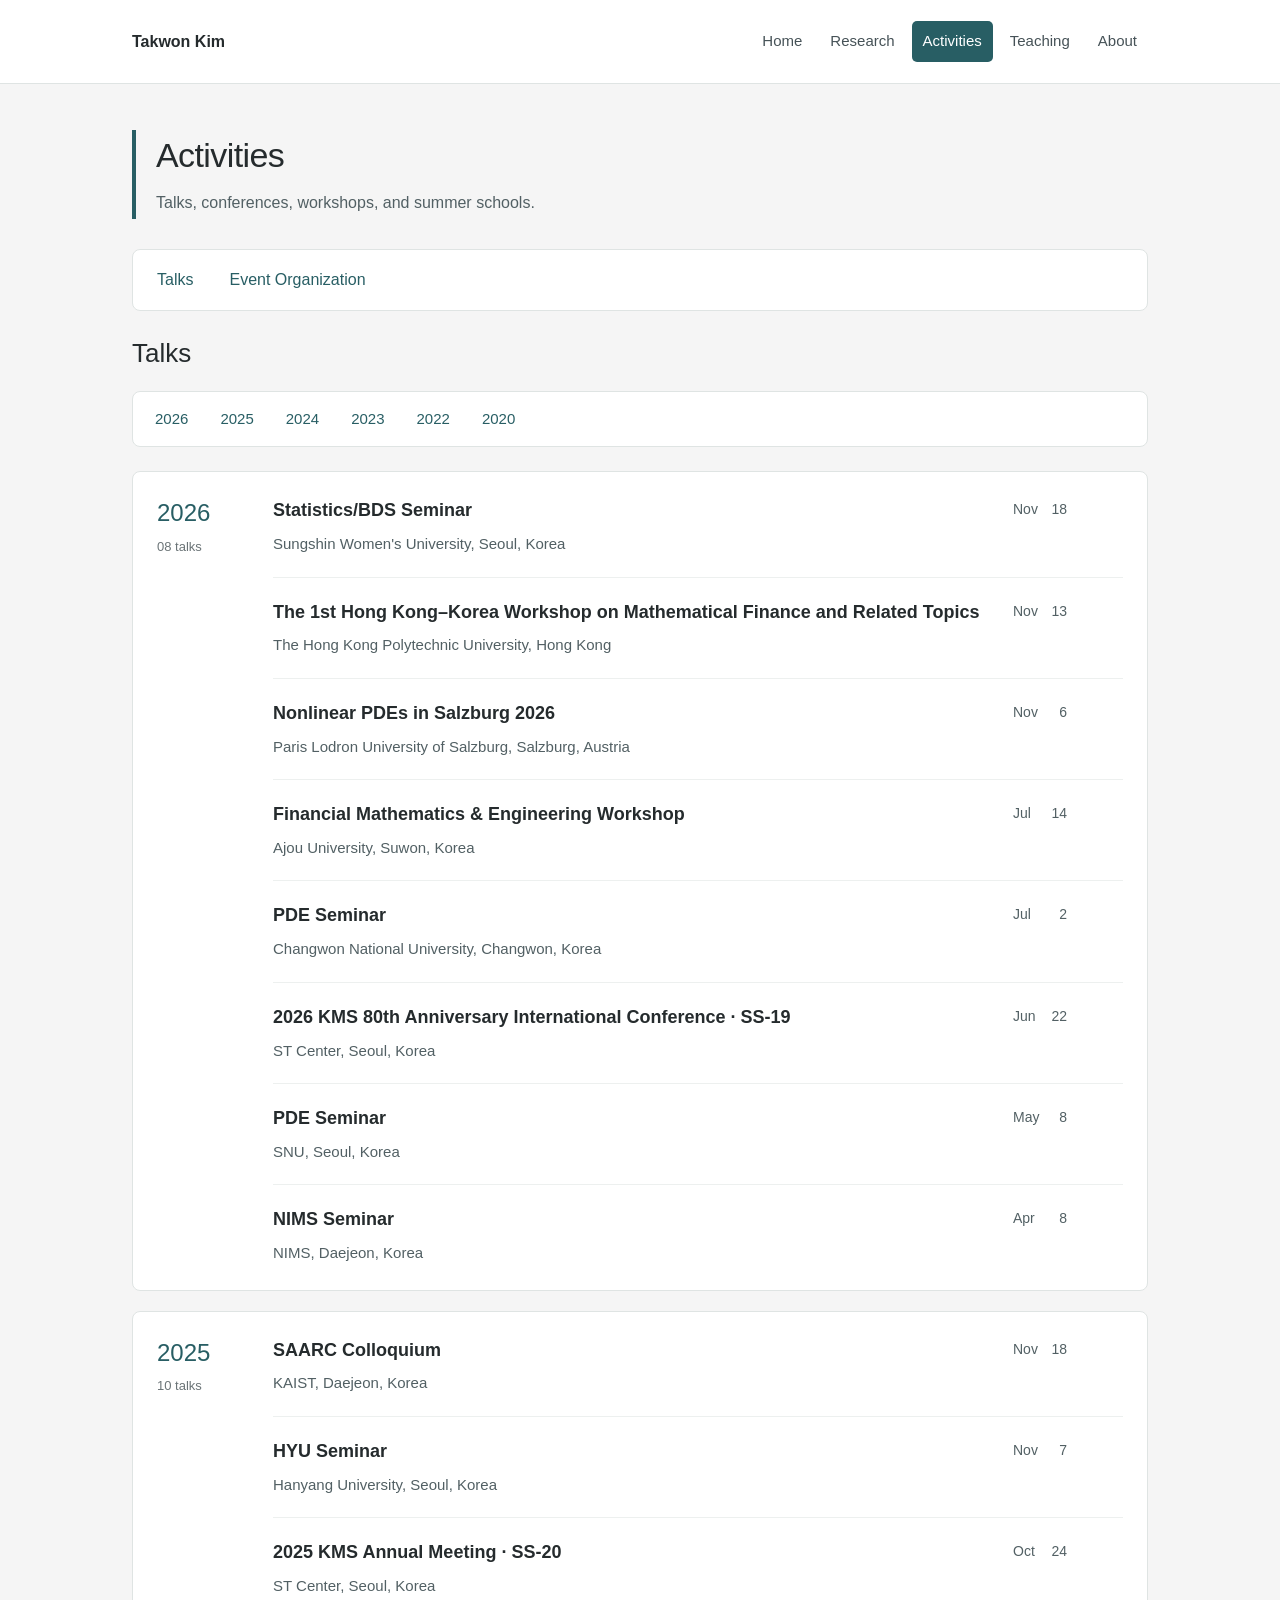
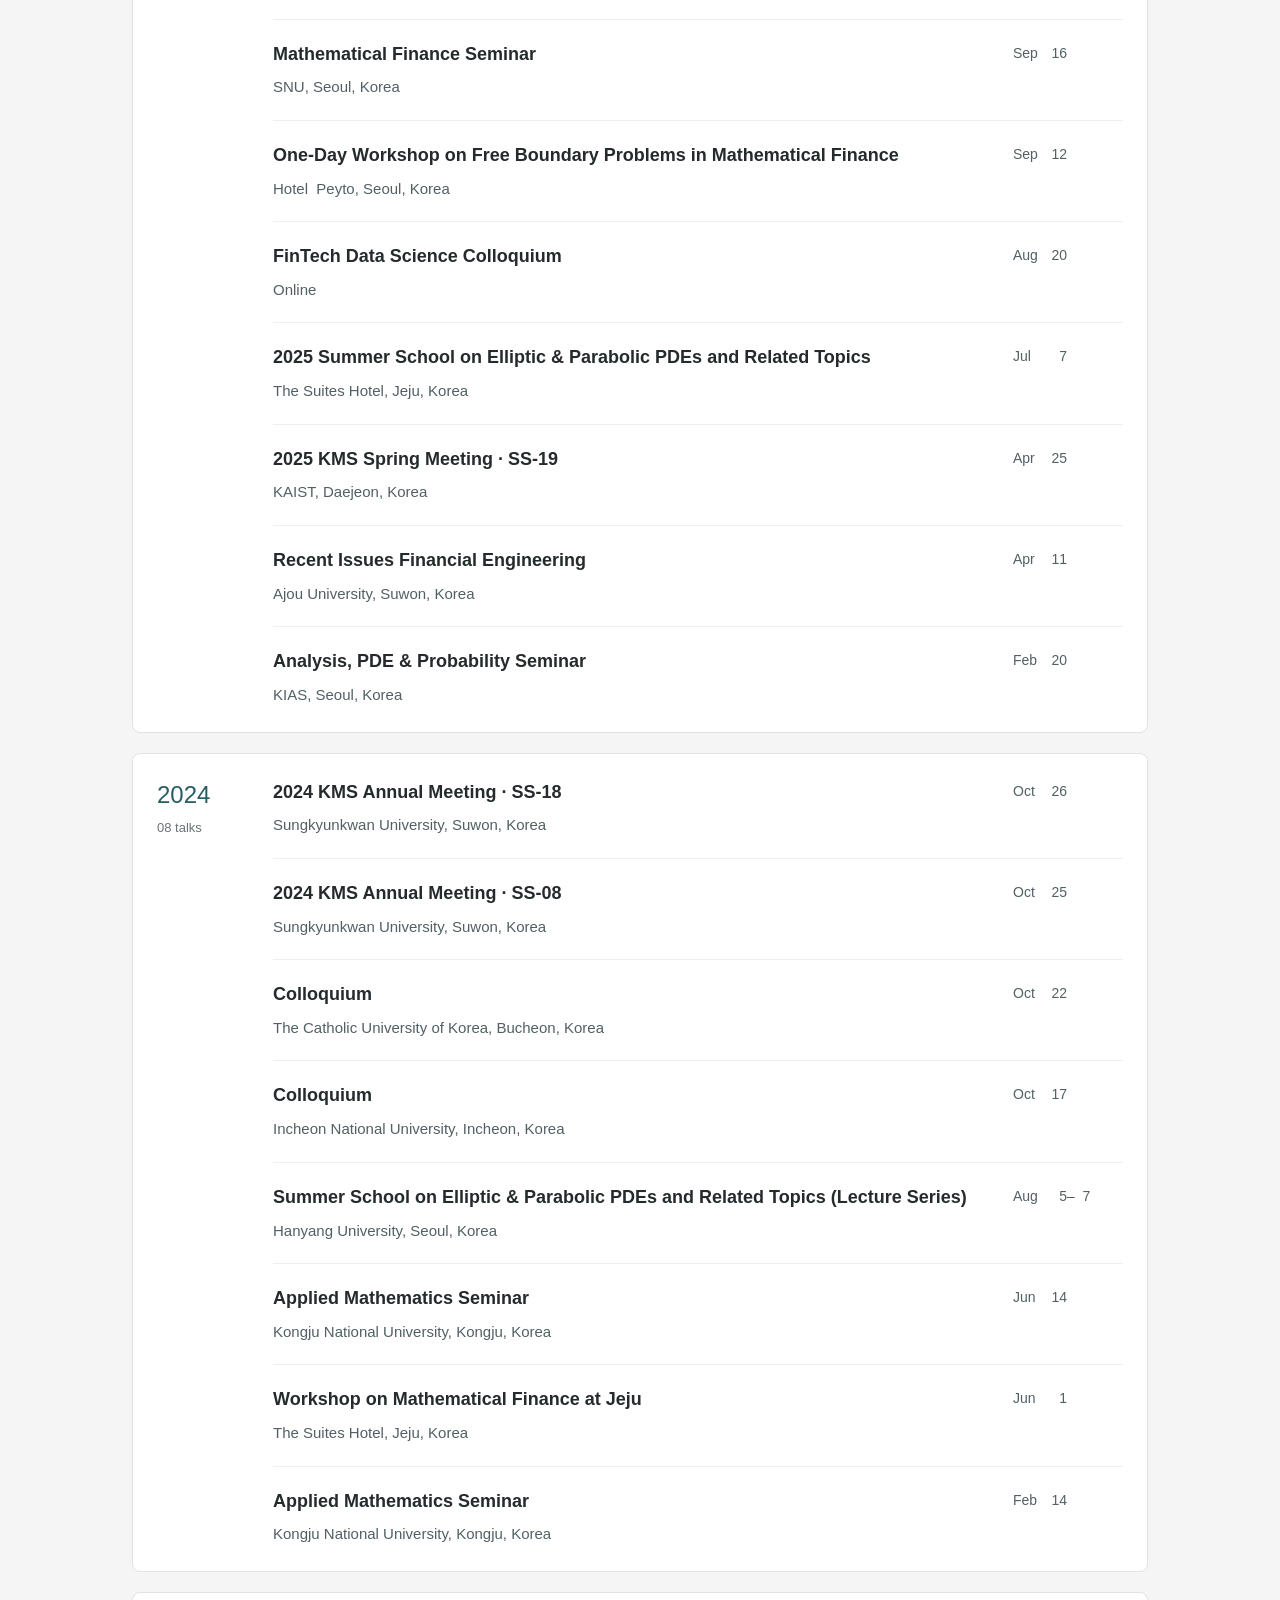
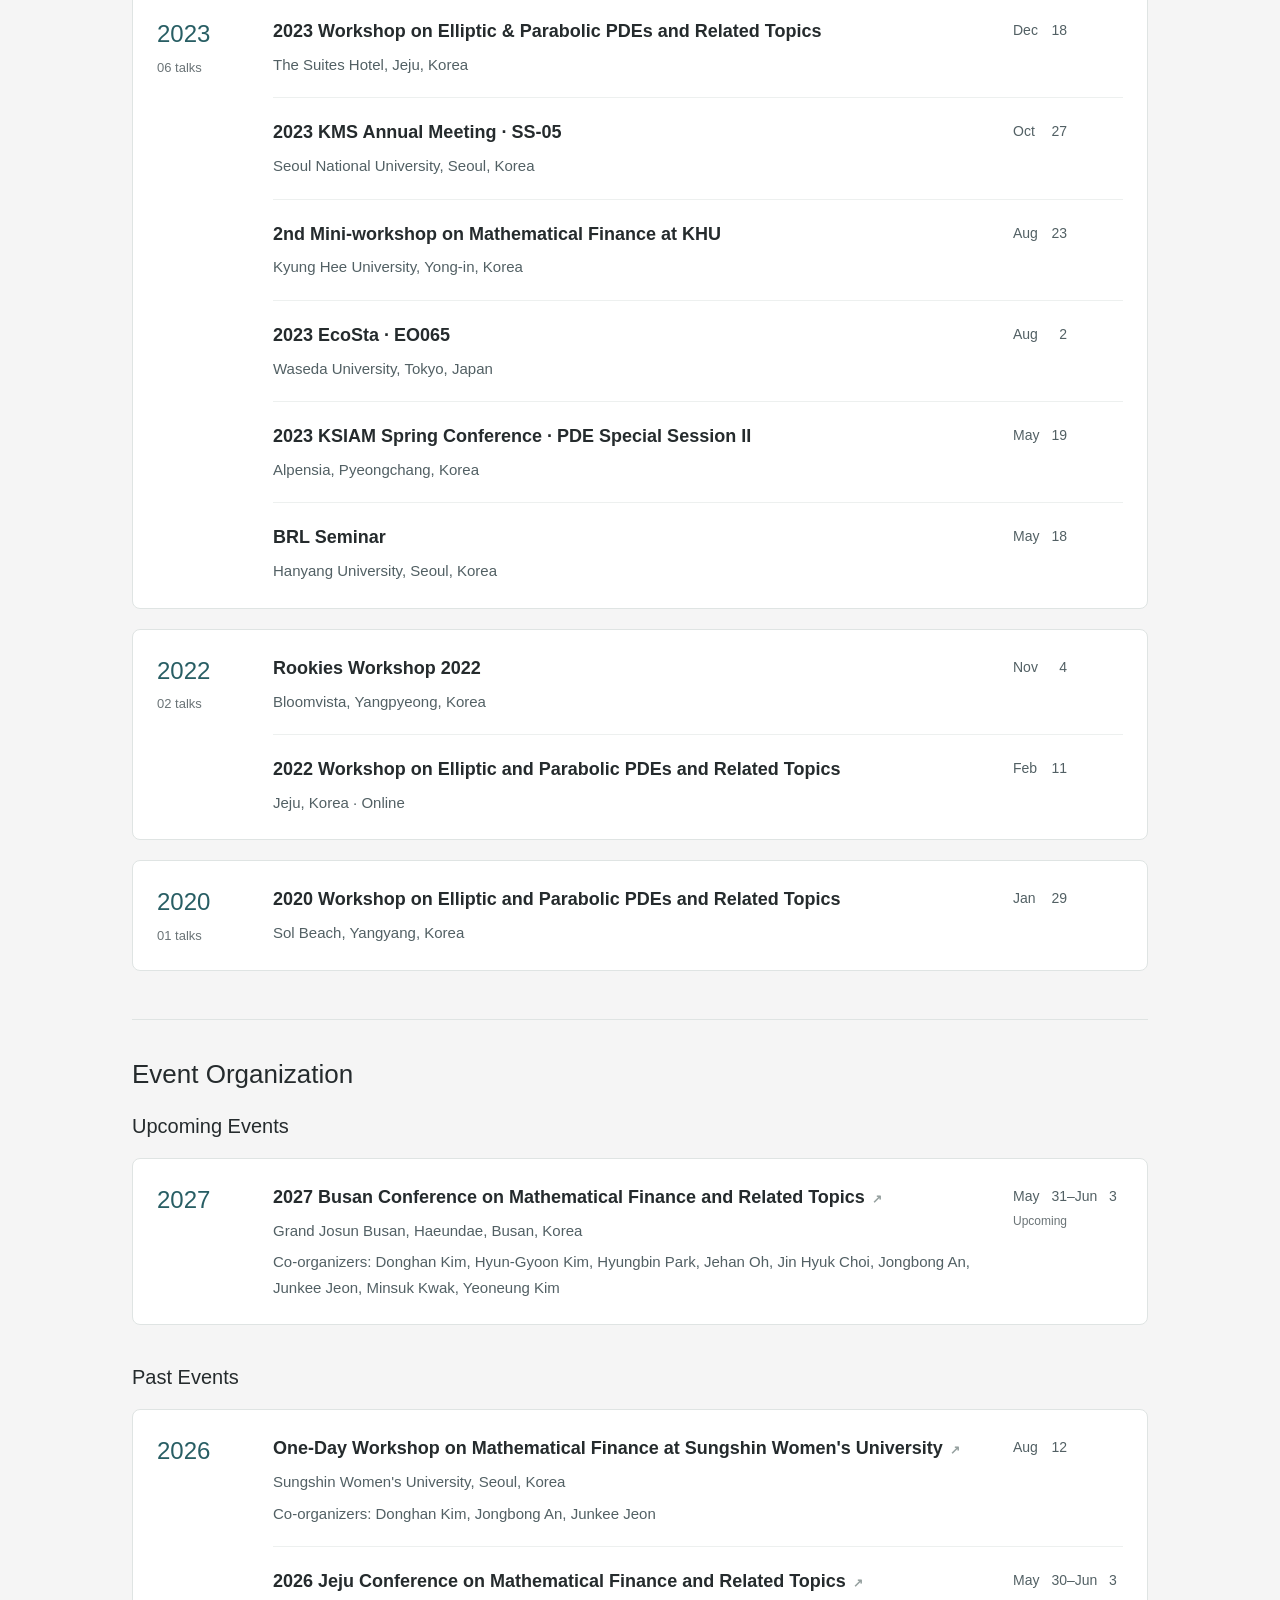
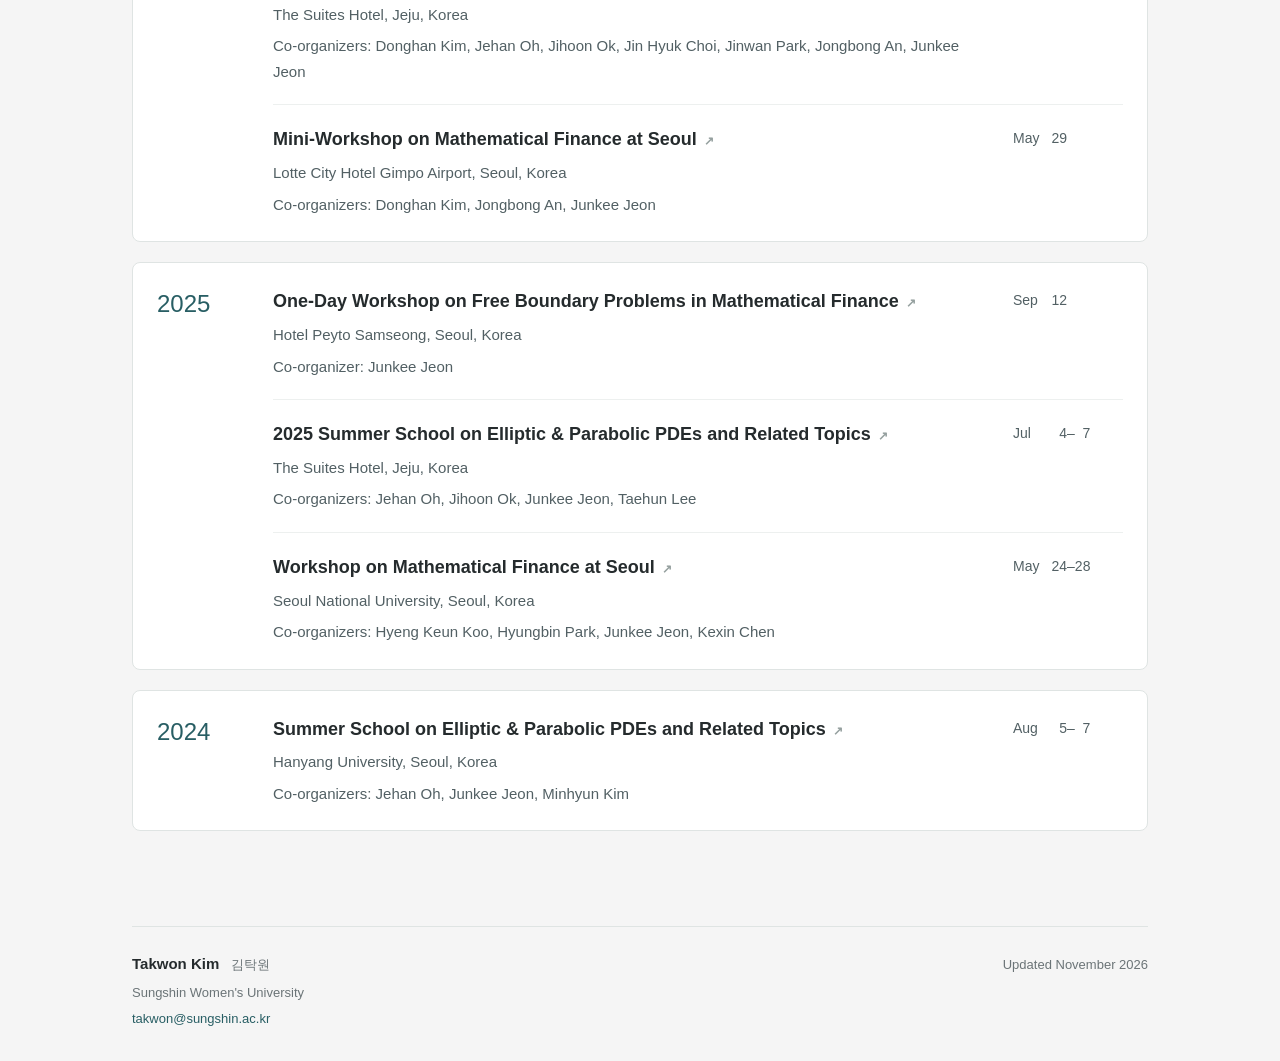
==== commit eb8a63e3: "Standardize the EcoSta 2023 talk title" ====
--- a/events.html
+++ b/events.html
@@ -2,12 +2,12 @@
 <html lang="en"><head><meta charset="utf-8"><meta name="viewport" content="width=device-width, initial-scale=1">
 <title>Activities — Takwon Kim</title><meta name="description" content="My research focuses on nonlinear partial differential equations and mathematical finance, with particular interests in regularity theory, free boundary problems, and stochastic control.">
 <meta name="color-scheme" content="light"><link rel="icon" href="assets/favicon.svg" type="image/svg+xml">
-<link rel="stylesheet" href="assets/style.css?v=3afb787e6619"><script src="assets/site.js" defer></script>
+<link rel="stylesheet" href="assets/style.css?v=8395f3db82d3"><script src="assets/site.js" defer></script>
 <script data-goatcounter="https://takwonkim.goatcounter.com/count" data-goatcounter-settings='{"path": "/events.html"}' async src="https://gc.zgo.at/count.js"></script></head>
 <body data-page="events"><a class="skip-link" href="#main">Skip to content</a>
-<header class="site-header"><div class="header-inner"><a class="brand" href="index.html?v=3afb787e6619">Takwon Kim</a>
+<header class="site-header"><div class="header-inner"><a class="brand" href="index.html?v=8395f3db82d3">Takwon Kim</a>
 <button class="menu-toggle" aria-expanded="false" aria-controls="site-nav">Menu <span aria-hidden="true">☰</span></button>
-<nav id="site-nav" aria-label="Main navigation"><a href="index.html?v=3afb787e6619">Home</a><a href="research.html?v=3afb787e6619">Research</a><a href="events.html?v=3afb787e6619" aria-current="page">Activities</a><a href="teaching.html?v=3afb787e6619">Teaching</a><a href="info.html?v=3afb787e6619">About</a></nav></div></header>
-<main id="main" class="page"><div class="page-heading"><h1>Activities</h1><p class="lead">Talks, conferences, workshops, and summer schools.</p></div><nav class="year-nav activity-nav" aria-label="Activity sections"><a href="#talks">Talks</a><a href="#event-organization">Event Organization</a></nav><section class="activity-section" id="talks" aria-labelledby="talks-title"><h2 id="talks-title">Talks</h2><nav class="year-nav" aria-label="Jump to year"><a href="#year-2026">2026</a><a href="#year-2025">2025</a><a href="#year-2024">2024</a><a href="#year-2023">2023</a><a href="#year-2022">2022</a><a href="#year-2020">2020</a></nav><div class="talks-list"><section class="talk-year" id="year-2026"><h3>2026<span>08 talks</span></h3><ol><li><div class="talk-details"><h4 class="talk-title">Statistics/BDS Seminar</h4><p class="talk-venue">Sungshin Women&#x27;s University, Seoul, Korea</p></div><p class="talk-date"><span class="date-value"><span class="date-month">Nov</span> <span class="date-days"><span class="date-number">18</span></span></span></p></li><li><div class="talk-details"><h4 class="talk-title"><a href="https://events.polyu.edu.hk/mfrt/home" target="_blank" rel="noopener">The 1st Hong Kong–Korea Workshop on Mathematical Finance and Related Topics</a></h4><p class="talk-venue">The Hong Kong Polytechnic University, Hong Kong</p></div><p class="talk-date"><span class="date-value"><span class="date-month">Nov</span> <span class="date-days"><span class="date-number">13</span></span></span></p></li><li><div class="talk-details"><h4 class="talk-title"><a href="https://sites.google.com/view/pdesinsalzburg2026/homepage" target="_blank" rel="noopener">Nonlinear PDEs in Salzburg 2026</a></h4><p class="talk-venue">Paris Lodron University of Salzburg, Salzburg, Austria</p></div><p class="talk-date"><span class="date-value"><span class="date-month">Nov</span> <span class="date-days"><span class="date-number">6</span></span></span></p></li><li><div class="talk-details"><h4 class="talk-title"><a href="assets/events/ajou-swufe-2026-07-14.pdf" target="_blank" rel="noopener">Financial Mathematics &amp; Engineering Workshop</a></h4><p class="talk-venue">Ajou University, Suwon, Korea</p></div><p class="talk-date"><span class="date-value"><span class="date-month">Jul</span> <span class="date-days"><span class="date-number">14</span></span></span></p></li><li><div class="talk-details"><h4 class="talk-title"><a href="https://www.changwon.ac.kr/math/na/ntt/selectNttInfo.do?mi=19133&amp;nttSn=1420415" target="_blank" rel="noopener">PDE Seminar</a></h4><p class="talk-venue">Changwon National University, Changwon, Korea</p></div><p class="talk-date"><span class="date-value"><span class="date-month">Jul</span> <span class="date-days"><span class="date-number">2</span></span></span></p></li><li><div class="talk-details"><h4 class="talk-title"><a href="https://www.kms.or.kr/conference/meet/program/session.html?period=91&amp;session_detail=888" target="_blank" rel="noopener">2026 KMS 80th Anniversary International Conference · SS-19</a></h4><p class="talk-venue">ST Center, Seoul, Korea</p></div><p class="talk-date"><span class="date-value"><span class="date-month">Jun</span> <span class="date-days"><span class="date-number">22</span></span></span></p></li><li><div class="talk-details"><h4 class="talk-title"><a href="https://www.math.snu.ac.kr/bbs/board.php?bo_table=Math_Seminar&amp;wr_id=45482&amp;sfl=wr_12&amp;stx=%EA%B9%80%ED%83%81%EC%9B%90&amp;sop=and&amp;year=2026&amp;month=7&amp;day=17" target="_blank" rel="noopener">PDE Seminar</a></h4><p class="talk-venue">SNU, Seoul, Korea</p></div><p class="talk-date"><span class="date-value"><span class="date-month">May</span> <span class="date-days"><span class="date-number">8</span></span></span></p></li><li><div class="talk-details"><h4 class="talk-title">NIMS Seminar</h4><p class="talk-venue">NIMS, Daejeon, Korea</p></div><p class="talk-date"><span class="date-value"><span class="date-month">Apr</span> <span class="date-days"><span class="date-number">8</span></span></span></p></li></ol></section><section class="talk-year" id="year-2025"><h3>2025<span>10 talks</span></h3><ol><li><div class="talk-details"><h4 class="talk-title"><a href="https://saarc.kaist.ac.kr/boards/view/seminars/50" target="_blank" rel="noopener">SAARC Colloquium</a></h4><p class="talk-venue">KAIST, Daejeon, Korea</p></div><p class="talk-date"><span class="date-value"><span class="date-month">Nov</span> <span class="date-days"><span class="date-number">18</span></span></span></p></li><li><div class="talk-details"><h4 class="talk-title">HYU Seminar</h4><p class="talk-venue">Hanyang University, Seoul, Korea</p></div><p class="talk-date"><span class="date-value"><span class="date-month">Nov</span> <span class="date-days"><span class="date-number">7</span></span></span></p></li><li><div class="talk-details"><h4 class="talk-title"><a href="https://www.kms.or.kr/conference/meet/program/session.html?period=90&amp;session_detail=838" target="_blank" rel="noopener">2025 KMS Annual Meeting · SS-20</a></h4><p class="talk-venue">ST Center, Seoul, Korea</p></div><p class="talk-date"><span class="date-value"><span class="date-month">Oct</span> <span class="date-days"><span class="date-number">24</span></span></span></p></li><li><div class="talk-details"><h4 class="talk-title"><a href="https://www.math.snu.ac.kr/bbs/board.php?bo_table=Math_Seminar&amp;wr_id=42650&amp;page=2&amp;year=2025&amp;month=9&amp;day=21&amp;page=2" target="_blank" rel="noopener">Mathematical Finance Seminar</a></h4><p class="talk-venue">SNU, Seoul, Korea</p></div><p class="talk-date"><span class="date-value"><span class="date-month">Sep</span> <span class="date-days"><span class="date-number">16</span></span></span></p></li><li><div class="talk-details"><h4 class="talk-title"><a href="https://sites.google.com/site/junkeejeon/workshop/2025-pde-in-mf" target="_blank" rel="noopener">One-Day Workshop on Free Boundary Problems in Mathematical Finance</a></h4><p class="talk-venue">Hotel  Peyto, Seoul, Korea</p></div><p class="talk-date"><span class="date-value"><span class="date-month">Sep</span> <span class="date-days"><span class="date-number">12</span></span></span></p></li><li><div class="talk-details"><h4 class="talk-title"><a href="https://www.sungshin.ac.kr/math-statistics/17397/subview.do?enc=Zm5jdDF8QEB8JTJGYmJzJTJGbWF0aC1zdGF0aXN0aWNzJTJGNDQ3NSUyRjE0NTU0NSUyRmFydGNsVmlldy5kbyUzRg%3D%3D" target="_blank" rel="noopener">FinTech Data Science Colloquium</a></h4><p class="talk-venue">Online</p></div><p class="talk-date"><span class="date-value"><span class="date-month">Aug</span> <span class="date-days"><span class="date-number">20</span></span></span></p></li><li><div class="talk-details"><h4 class="talk-title"><a href="https://sites.google.com/view/2025-pde-summer/home" target="_blank" rel="noopener">2025 Summer School on Elliptic &amp; Parabolic PDEs and Related Topics</a></h4><p class="talk-venue">The Suites Hotel, Jeju, Korea</p></div><p class="talk-date"><span class="date-value"><span class="date-month">Jul</span> <span class="date-days"><span class="date-number">7</span></span></span></p></li><li><div class="talk-details"><h4 class="talk-title"><a href="https://www.kms.or.kr/conference/meet/program/session.html?period=89&amp;session_detail=627" target="_blank" rel="noopener">2025 KMS Spring Meeting · SS-19</a></h4><p class="talk-venue">KAIST, Daejeon, Korea</p></div><p class="talk-date"><span class="date-value"><span class="date-month">Apr</span> <span class="date-days"><span class="date-number">25</span></span></span></p></li><li><div class="talk-details"><h4 class="talk-title">Recent Issues Financial Engineering</h4><p class="talk-venue">Ajou University, Suwon, Korea</p></div><p class="talk-date"><span class="date-value"><span class="date-month">Apr</span> <span class="date-days"><span class="date-number">11</span></span></span></p></li><li><div class="talk-details"><h4 class="talk-title"><a href="https://www.kias.re.kr/kias/activities/seminars/view.do?seqno=PGN1720250206-0004&amp;menuNo=404003&amp;schoolsCd=&amp;centrspgmsCd=&amp;sdate=2024-03-26&amp;edate=&amp;mjrcdnm=&amp;searchCnd=1&amp;searchWord=&amp;pageIndex=58" target="_blank" rel="noopener">Analysis, PDE &amp; Probability Seminar</a></h4><p class="talk-venue">KIAS, Seoul, Korea</p></div><p class="talk-date"><span class="date-value"><span class="date-month">Feb</span> <span class="date-days"><span class="date-number">20</span></span></span></p></li></ol></section><section class="talk-year" id="year-2024"><h3>2024<span>08 talks</span></h3><ol><li><div class="talk-details"><h4 class="talk-title"><a href="https://www.kms.or.kr/conference/meet/program/session.html?period=88&amp;session_detail=470" target="_blank" rel="noopener">2024 KMS Annual Meeting · SS-18</a></h4><p class="talk-venue">Sungkyunkwan University, Suwon, Korea</p></div><p class="talk-date"><span class="date-value"><span class="date-month">Oct</span> <span class="date-days"><span class="date-number">26</span></span></span></p></li><li><div class="talk-details"><h4 class="talk-title"><a href="https://www.kms.or.kr/conference/meet/program/session.html?period=88&amp;session_detail=426" target="_blank" rel="noopener">2024 KMS Annual Meeting · SS-08</a></h4><p class="talk-venue">Sungkyunkwan University, Suwon, Korea</p></div><p class="talk-date"><span class="date-value"><span class="date-month">Oct</span> <span class="date-days"><span class="date-number">25</span></span></span></p></li><li><div class="talk-details"><h4 class="talk-title"><a href="https://math.catholic.ac.kr/math/community/notice.do?mode=view&amp;articleNo=249718&amp;article.offset=0&amp;articleLimit=10" target="_blank" rel="noopener">Colloquium</a></h4><p class="talk-venue">The Catholic University of Korea, Bucheon, Korea</p></div><p class="talk-date"><span class="date-value"><span class="date-month">Oct</span> <span class="date-days"><span class="date-number">22</span></span></span></p></li><li><div class="talk-details"><h4 class="talk-title"><a href="https://www.inu.ac.kr/isu/2219/subview.do?enc=[base64]%3D%3D" target="_blank" rel="noopener">Colloquium</a></h4><p class="talk-venue">Incheon National University, Incheon, Korea</p></div><p class="talk-date"><span class="date-value"><span class="date-month">Oct</span> <span class="date-days"><span class="date-number">17</span></span></span></p></li><li><div class="talk-details"><h4 class="talk-title"><a href="https://sites.google.com/view/summer-school-pde-2024" target="_blank" rel="noopener">Summer School on Elliptic &amp; Parabolic PDEs and Related Topics</a> (Lecture Series)</h4><p class="talk-venue">Hanyang University, Seoul, Korea</p></div><p class="talk-date"><span class="date-value"><span class="date-month">Aug</span> <span class="date-days"><span class="date-number">5</span>–<span class="date-number">7</span></span></span></p></li><li><div class="talk-details"><h4 class="talk-title"><a href="https://apmath.kongju.ac.kr/ZC0600/10515/subview.do?enc=Zm5jdDF8QEB8JTJGYmJzJTJGWkMwNjAwJTJGMTIxNyUyRjI5NzM4NCUyRmFydGNsVmlldy5kbyUzRg%3D%3D" target="_blank" rel="noopener">Applied Mathematics Seminar</a></h4><p class="talk-venue">Kongju National University, Kongju, Korea</p></div><p class="talk-date"><span class="date-value"><span class="date-month">Jun</span> <span class="date-days"><span class="date-number">14</span></span></span></p></li><li><div class="talk-details"><h4 class="talk-title"><a href="https://sites.google.com/khu.ac.kr/2024-workshop-mf-jeju/home?authuser=0" target="_blank" rel="noopener">Workshop on Mathematical Finance at Jeju</a></h4><p class="talk-venue">The Suites Hotel, Jeju, Korea</p></div><p class="talk-date"><span class="date-value"><span class="date-month">Jun</span> <span class="date-days"><span class="date-number">1</span></span></span></p></li><li><div class="talk-details"><h4 class="talk-title"><a href="https://apmath.kongju.ac.kr/ZC0600/10515/subview.do?enc=[base64]%3D" target="_blank" rel="noopener">Applied Mathematics Seminar</a></h4><p class="talk-venue">Kongju National University, Kongju, Korea</p></div><p class="talk-date"><span class="date-value"><span class="date-month">Feb</span> <span class="date-days"><span class="date-number">14</span></span></span></p></li></ol></section><section class="talk-year" id="year-2023"><h3>2023<span>06 talks</span></h3><ol><li><div class="talk-details"><h4 class="talk-title"><a href="https://sites.google.com/view/2023npde/home" target="_blank" rel="noopener">2023 Workshop on Elliptic &amp; Parabolic PDEs and Related Topics</a></h4><p class="talk-venue">The Suites Hotel, Jeju, Korea</p></div><p class="talk-date"><span class="date-value"><span class="date-month">Dec</span> <span class="date-days"><span class="date-number">18</span></span></span></p></li><li><div class="talk-details"><h4 class="talk-title"><a href="https://www.kms.or.kr/conference/meet/program/session.html?period=85&amp;session_detail=139" target="_blank" rel="noopener">2023 KMS Annual Meeting · SS-05</a></h4><p class="talk-venue">Seoul National University, Seoul, Korea</p></div><p class="talk-date"><span class="date-value"><span class="date-month">Oct</span> <span class="date-days"><span class="date-number">27</span></span></span></p></li><li><div class="talk-details"><h4 class="talk-title"><a href="https://sites.google.com/site/junkeejeon/2nd-mini-workshop#h.vn5poqw1r108" target="_blank" rel="noopener">2nd Mini-workshop on Mathematical Finance at KHU</a></h4><p class="talk-venue">Kyung Hee University, Yong-in, Korea</p></div><p class="talk-date"><span class="date-value"><span class="date-month">Aug</span> <span class="date-days"><span class="date-number">23</span></span></span></p></li><li><div class="talk-details"><h4 class="talk-title"><a href="https://www.cmstatistics.org/EcoSta2023/fullprogramme.php#EO065" target="_blank" rel="noopener">6th International Conference on Econometrics and Statistics (EcoSta 2023)</a></h4><p class="talk-venue">Waseda University, Tokyo, Japan</p></div><p class="talk-date"><span class="date-value"><span class="date-month">Aug</span> <span class="date-days"><span class="date-number">2</span></span></span></p></li><li><div class="talk-details"><h4 class="talk-title"><a href="https://ksiam.org/UploadData/Editor/Conference/202305/4B3A81E70F1346129E733BA7219C550D.pdf#page=3" target="_blank" rel="noopener">2023 KSIAM Spring Conference · PDE Special Session II</a></h4><p class="talk-venue">Alpensia, Pyeongchang, Korea</p></div><p class="talk-date"><span class="date-value"><span class="date-month">May</span> <span class="date-days"><span class="date-number">19</span></span></span></p></li><li><div class="talk-details"><h4 class="talk-title">BRL Seminar</h4><p class="talk-venue">Hanyang University, Seoul, Korea</p></div><p class="talk-date"><span class="date-value"><span class="date-month">May</span> <span class="date-days"><span class="date-number">18</span></span></span></p></li></ol></section><section class="talk-year" id="year-2022"><h3>2022<span>02 talks</span></h3><ol><li><div class="talk-details"><h4 class="talk-title"><a href="http://qsms.math.snu.ac.kr/board_axne29/2388" target="_blank" rel="noopener">Rookies Workshop 2022</a></h4><p class="talk-venue">Bloomvista, Yangpyeong, Korea</p></div><p class="talk-date"><span class="date-value"><span class="date-month">Nov</span> <span class="date-days"><span class="date-number">4</span></span></span></p></li><li><div class="talk-details"><h4 class="talk-title">2022 Workshop on Elliptic and Parabolic PDEs and Related Topics</h4><p class="talk-venue">Jeju, Korea · Online</p></div><p class="talk-date"><span class="date-value"><span class="date-month">Feb</span> <span class="date-days"><span class="date-number">11</span></span></span></p></li></ol></section><section class="talk-year" id="year-2020"><h3>2020<span>01 talks</span></h3><ol><li><div class="talk-details"><h4 class="talk-title">2020 Workshop on Elliptic and Parabolic PDEs and Related Topics</h4><p class="talk-venue">Sol Beach, Yangyang, Korea</p></div><p class="talk-date"><span class="date-value"><span class="date-month">Jan</span> <span class="date-days"><span class="date-number">29</span></span></span></p></li></ol></section></div></section><section class="activity-section" id="event-organization" aria-labelledby="event-organization-title"><h2 id="event-organization-title">Event Organization</h2><section class="events-section" aria-labelledby="events-scheduled"><h3 id="events-scheduled">Upcoming Events</h3><div class="talk-year event-year"><h4>2027</h4><ol><li><div class="talk-details"><h5 class="talk-title event-title"><a class="" href="https://mf-conference-korea.github.io/2027-busan/" target="_blank" rel="noopener">2027 Busan Conference on Mathematical Finance and Related Topics<span aria-hidden="true">↗</span></a></h5><p class="talk-venue">Grand Josun Busan, Haeundae, Busan, Korea</p><p class="talk-venue event-organizers">Co-organizers: Donghan Kim, Hyun-Gyoon Kim, Hyungbin Park, Jehan Oh, Jin Hyuk Choi, Jongbong An, Junkee Jeon, Minsuk Kwak, Yeoneung Kim</p></div><p class="talk-date"><span class="date-value"><span class="date-month">May</span> <span class="date-days"><span class="date-number">31</span>–Jun <span class="date-number">3</span></span></span><span class="date-status">Upcoming</span></p></li></ol></div></section><section class="events-section" aria-labelledby="events-past"><h3 id="events-past">Past Events</h3><div class="talk-year event-year"><h4>2026</h4><ol><li><div class="talk-details"><h5 class="talk-title event-title"><a class="" href="assets/events/sungshin-2026-08-12.webp" target="_blank" rel="noopener">One-Day Workshop on Mathematical Finance at Sungshin Women&#x27;s University<span aria-hidden="true">↗</span></a></h5><p class="talk-venue">Sungshin Women&#x27;s University, Seoul, Korea</p><p class="talk-venue event-organizers">Co-organizers: Donghan Kim, Jongbong An, Junkee Jeon</p></div><p class="talk-date"><span class="date-value"><span class="date-month">Aug</span> <span class="date-days"><span class="date-number">12</span></span></span></p></li><li><div class="talk-details"><h5 class="talk-title event-title"><a class="" href="https://sites.google.com/view/2026-workshop-math-finance/" target="_blank" rel="noopener">2026 Jeju Conference on Mathematical Finance and Related Topics<span aria-hidden="true">↗</span></a></h5><p class="talk-venue">The Suites Hotel, Jeju, Korea</p><p class="talk-venue event-organizers">Co-organizers: Donghan Kim, Jehan Oh, Jihoon Ok, Jin Hyuk Choi, Jinwan Park, Jongbong An, Junkee Jeon</p></div><p class="talk-date"><span class="date-value"><span class="date-month">May</span> <span class="date-days"><span class="date-number">30</span>–Jun <span class="date-number">3</span></span></span></p></li><li><div class="talk-details"><h5 class="talk-title event-title"><a class="" href="https://sites.google.com/view/mini-workshop-26/home" target="_blank" rel="noopener">Mini-Workshop on Mathematical Finance at Seoul<span aria-hidden="true">↗</span></a></h5><p class="talk-venue">Lotte City Hotel Gimpo Airport, Seoul, Korea</p><p class="talk-venue event-organizers">Co-organizers: Donghan Kim, Jongbong An, Junkee Jeon</p></div><p class="talk-date"><span class="date-value"><span class="date-month">May</span> <span class="date-days"><span class="date-number">29</span></span></span></p></li></ol></div><div class="talk-year event-year"><h4>2025</h4><ol><li><div class="talk-details"><h5 class="talk-title event-title"><a class="" href="https://sites.google.com/site/junkeejeon/workshop/2025-pde-in-mf" target="_blank" rel="noopener">One-Day Workshop on Free Boundary Problems in Mathematical Finance<span aria-hidden="true">↗</span></a></h5><p class="talk-venue">Hotel Peyto Samseong, Seoul, Korea</p><p class="talk-venue event-organizers">Co-organizer: Junkee Jeon</p></div><p class="talk-date"><span class="date-value"><span class="date-month">Sep</span> <span class="date-days"><span class="date-number">12</span></span></span></p></li><li><div class="talk-details"><h5 class="talk-title event-title"><a class="" href="https://sites.google.com/view/2025-pde-summer/home" target="_blank" rel="noopener">2025 Summer School on Elliptic &amp; Parabolic PDEs and Related Topics<span aria-hidden="true">↗</span></a></h5><p class="talk-venue">The Suites Hotel, Jeju, Korea</p><p class="talk-venue event-organizers">Co-organizers: Jehan Oh, Jihoon Ok, Junkee Jeon, Taehun Lee</p></div><p class="talk-date"><span class="date-value"><span class="date-month">Jul</span> <span class="date-days"><span class="date-number">4</span>–<span class="date-number">7</span></span></span></p></li><li><div class="talk-details"><h5 class="talk-title event-title"><a class="" href="https://sites.google.com/view/2025-workshop-mf-seoul/" target="_blank" rel="noopener">Workshop on Mathematical Finance at Seoul<span aria-hidden="true">↗</span></a></h5><p class="talk-venue">Seoul National University, Seoul, Korea</p><p class="talk-venue event-organizers">Co-organizers: Hyeng Keun Koo, Hyungbin Park, Junkee Jeon, Kexin Chen</p></div><p class="talk-date"><span class="date-value"><span class="date-month">May</span> <span class="date-days"><span class="date-number">24</span>–<span class="date-number">28</span></span></span></p></li></ol></div><div class="talk-year event-year"><h4>2024</h4><ol><li><div class="talk-details"><h5 class="talk-title event-title"><a class="" href="https://sites.google.com/view/summer-school-pde-2024/main" target="_blank" rel="noopener">Summer School on Elliptic &amp; Parabolic PDEs and Related Topics<span aria-hidden="true">↗</span></a></h5><p class="talk-venue">Hanyang University, Seoul, Korea</p><p class="talk-venue event-organizers">Co-organizers: Jehan Oh, Junkee Jeon, Minhyun Kim</p></div><p class="talk-date"><span class="date-value"><span class="date-month">Aug</span> <span class="date-days"><span class="date-number">5</span>–<span class="date-number">7</span></span></span></p></li></ol></div></section></section></main>
-<footer class="site-footer"><div class="footer-profile"><a class="footer-name" href="index.html?v=3afb787e6619">Takwon Kim <span lang="ko">김탁원</span></a><span>Sungshin Women&#x27;s University</span><a class="footer-email" href="mailto:takwon@sungshin.ac.kr">takwon@sungshin.ac.kr</a></div><span class="footer-updated">Updated November 2026</span></footer>
+<nav id="site-nav" aria-label="Main navigation"><a href="index.html?v=8395f3db82d3">Home</a><a href="research.html?v=8395f3db82d3">Research</a><a href="events.html?v=8395f3db82d3" aria-current="page">Activities</a><a href="teaching.html?v=8395f3db82d3">Teaching</a><a href="info.html?v=8395f3db82d3">About</a></nav></div></header>
+<main id="main" class="page"><div class="page-heading"><h1>Activities</h1><p class="lead">Talks, conferences, workshops, and summer schools.</p></div><nav class="year-nav activity-nav" aria-label="Activity sections"><a href="#talks">Talks</a><a href="#event-organization">Event Organization</a></nav><section class="activity-section" id="talks" aria-labelledby="talks-title"><h2 id="talks-title">Talks</h2><nav class="year-nav" aria-label="Jump to year"><a href="#year-2026">2026</a><a href="#year-2025">2025</a><a href="#year-2024">2024</a><a href="#year-2023">2023</a><a href="#year-2022">2022</a><a href="#year-2020">2020</a></nav><div class="talks-list"><section class="talk-year" id="year-2026"><h3>2026<span>08 talks</span></h3><ol><li><div class="talk-details"><h4 class="talk-title">Statistics/BDS Seminar</h4><p class="talk-venue">Sungshin Women&#x27;s University, Seoul, Korea</p></div><p class="talk-date"><span class="date-value"><span class="date-month">Nov</span> <span class="date-days"><span class="date-number">18</span></span></span></p></li><li><div class="talk-details"><h4 class="talk-title"><a href="https://events.polyu.edu.hk/mfrt/home" target="_blank" rel="noopener">The 1st Hong Kong–Korea Workshop on Mathematical Finance and Related Topics</a></h4><p class="talk-venue">The Hong Kong Polytechnic University, Hong Kong</p></div><p class="talk-date"><span class="date-value"><span class="date-month">Nov</span> <span class="date-days"><span class="date-number">13</span></span></span></p></li><li><div class="talk-details"><h4 class="talk-title"><a href="https://sites.google.com/view/pdesinsalzburg2026/homepage" target="_blank" rel="noopener">Nonlinear PDEs in Salzburg 2026</a></h4><p class="talk-venue">Paris Lodron University of Salzburg, Salzburg, Austria</p></div><p class="talk-date"><span class="date-value"><span class="date-month">Nov</span> <span class="date-days"><span class="date-number">6</span></span></span></p></li><li><div class="talk-details"><h4 class="talk-title"><a href="assets/events/ajou-swufe-2026-07-14.pdf" target="_blank" rel="noopener">Financial Mathematics &amp; Engineering Workshop</a></h4><p class="talk-venue">Ajou University, Suwon, Korea</p></div><p class="talk-date"><span class="date-value"><span class="date-month">Jul</span> <span class="date-days"><span class="date-number">14</span></span></span></p></li><li><div class="talk-details"><h4 class="talk-title"><a href="https://www.changwon.ac.kr/math/na/ntt/selectNttInfo.do?mi=19133&amp;nttSn=1420415" target="_blank" rel="noopener">PDE Seminar</a></h4><p class="talk-venue">Changwon National University, Changwon, Korea</p></div><p class="talk-date"><span class="date-value"><span class="date-month">Jul</span> <span class="date-days"><span class="date-number">2</span></span></span></p></li><li><div class="talk-details"><h4 class="talk-title"><a href="https://www.kms.or.kr/conference/meet/program/session.html?period=91&amp;session_detail=888" target="_blank" rel="noopener">2026 KMS 80th Anniversary International Conference · SS-19</a></h4><p class="talk-venue">ST Center, Seoul, Korea</p></div><p class="talk-date"><span class="date-value"><span class="date-month">Jun</span> <span class="date-days"><span class="date-number">22</span></span></span></p></li><li><div class="talk-details"><h4 class="talk-title"><a href="https://www.math.snu.ac.kr/bbs/board.php?bo_table=Math_Seminar&amp;wr_id=45482&amp;sfl=wr_12&amp;stx=%EA%B9%80%ED%83%81%EC%9B%90&amp;sop=and&amp;year=2026&amp;month=7&amp;day=17" target="_blank" rel="noopener">PDE Seminar</a></h4><p class="talk-venue">SNU, Seoul, Korea</p></div><p class="talk-date"><span class="date-value"><span class="date-month">May</span> <span class="date-days"><span class="date-number">8</span></span></span></p></li><li><div class="talk-details"><h4 class="talk-title">NIMS Seminar</h4><p class="talk-venue">NIMS, Daejeon, Korea</p></div><p class="talk-date"><span class="date-value"><span class="date-month">Apr</span> <span class="date-days"><span class="date-number">8</span></span></span></p></li></ol></section><section class="talk-year" id="year-2025"><h3>2025<span>10 talks</span></h3><ol><li><div class="talk-details"><h4 class="talk-title"><a href="https://saarc.kaist.ac.kr/boards/view/seminars/50" target="_blank" rel="noopener">SAARC Colloquium</a></h4><p class="talk-venue">KAIST, Daejeon, Korea</p></div><p class="talk-date"><span class="date-value"><span class="date-month">Nov</span> <span class="date-days"><span class="date-number">18</span></span></span></p></li><li><div class="talk-details"><h4 class="talk-title">HYU Seminar</h4><p class="talk-venue">Hanyang University, Seoul, Korea</p></div><p class="talk-date"><span class="date-value"><span class="date-month">Nov</span> <span class="date-days"><span class="date-number">7</span></span></span></p></li><li><div class="talk-details"><h4 class="talk-title"><a href="https://www.kms.or.kr/conference/meet/program/session.html?period=90&amp;session_detail=838" target="_blank" rel="noopener">2025 KMS Annual Meeting · SS-20</a></h4><p class="talk-venue">ST Center, Seoul, Korea</p></div><p class="talk-date"><span class="date-value"><span class="date-month">Oct</span> <span class="date-days"><span class="date-number">24</span></span></span></p></li><li><div class="talk-details"><h4 class="talk-title"><a href="https://www.math.snu.ac.kr/bbs/board.php?bo_table=Math_Seminar&amp;wr_id=42650&amp;page=2&amp;year=2025&amp;month=9&amp;day=21&amp;page=2" target="_blank" rel="noopener">Mathematical Finance Seminar</a></h4><p class="talk-venue">SNU, Seoul, Korea</p></div><p class="talk-date"><span class="date-value"><span class="date-month">Sep</span> <span class="date-days"><span class="date-number">16</span></span></span></p></li><li><div class="talk-details"><h4 class="talk-title"><a href="https://sites.google.com/site/junkeejeon/workshop/2025-pde-in-mf" target="_blank" rel="noopener">One-Day Workshop on Free Boundary Problems in Mathematical Finance</a></h4><p class="talk-venue">Hotel  Peyto, Seoul, Korea</p></div><p class="talk-date"><span class="date-value"><span class="date-month">Sep</span> <span class="date-days"><span class="date-number">12</span></span></span></p></li><li><div class="talk-details"><h4 class="talk-title"><a href="https://www.sungshin.ac.kr/math-statistics/17397/subview.do?enc=Zm5jdDF8QEB8JTJGYmJzJTJGbWF0aC1zdGF0aXN0aWNzJTJGNDQ3NSUyRjE0NTU0NSUyRmFydGNsVmlldy5kbyUzRg%3D%3D" target="_blank" rel="noopener">FinTech Data Science Colloquium</a></h4><p class="talk-venue">Online</p></div><p class="talk-date"><span class="date-value"><span class="date-month">Aug</span> <span class="date-days"><span class="date-number">20</span></span></span></p></li><li><div class="talk-details"><h4 class="talk-title"><a href="https://sites.google.com/view/2025-pde-summer/home" target="_blank" rel="noopener">2025 Summer School on Elliptic &amp; Parabolic PDEs and Related Topics</a></h4><p class="talk-venue">The Suites Hotel, Jeju, Korea</p></div><p class="talk-date"><span class="date-value"><span class="date-month">Jul</span> <span class="date-days"><span class="date-number">7</span></span></span></p></li><li><div class="talk-details"><h4 class="talk-title"><a href="https://www.kms.or.kr/conference/meet/program/session.html?period=89&amp;session_detail=627" target="_blank" rel="noopener">2025 KMS Spring Meeting · SS-19</a></h4><p class="talk-venue">KAIST, Daejeon, Korea</p></div><p class="talk-date"><span class="date-value"><span class="date-month">Apr</span> <span class="date-days"><span class="date-number">25</span></span></span></p></li><li><div class="talk-details"><h4 class="talk-title">Recent Issues Financial Engineering</h4><p class="talk-venue">Ajou University, Suwon, Korea</p></div><p class="talk-date"><span class="date-value"><span class="date-month">Apr</span> <span class="date-days"><span class="date-number">11</span></span></span></p></li><li><div class="talk-details"><h4 class="talk-title"><a href="https://www.kias.re.kr/kias/activities/seminars/view.do?seqno=PGN1720250206-0004&amp;menuNo=404003&amp;schoolsCd=&amp;centrspgmsCd=&amp;sdate=2024-03-26&amp;edate=&amp;mjrcdnm=&amp;searchCnd=1&amp;searchWord=&amp;pageIndex=58" target="_blank" rel="noopener">Analysis, PDE &amp; Probability Seminar</a></h4><p class="talk-venue">KIAS, Seoul, Korea</p></div><p class="talk-date"><span class="date-value"><span class="date-month">Feb</span> <span class="date-days"><span class="date-number">20</span></span></span></p></li></ol></section><section class="talk-year" id="year-2024"><h3>2024<span>08 talks</span></h3><ol><li><div class="talk-details"><h4 class="talk-title"><a href="https://www.kms.or.kr/conference/meet/program/session.html?period=88&amp;session_detail=470" target="_blank" rel="noopener">2024 KMS Annual Meeting · SS-18</a></h4><p class="talk-venue">Sungkyunkwan University, Suwon, Korea</p></div><p class="talk-date"><span class="date-value"><span class="date-month">Oct</span> <span class="date-days"><span class="date-number">26</span></span></span></p></li><li><div class="talk-details"><h4 class="talk-title"><a href="https://www.kms.or.kr/conference/meet/program/session.html?period=88&amp;session_detail=426" target="_blank" rel="noopener">2024 KMS Annual Meeting · SS-08</a></h4><p class="talk-venue">Sungkyunkwan University, Suwon, Korea</p></div><p class="talk-date"><span class="date-value"><span class="date-month">Oct</span> <span class="date-days"><span class="date-number">25</span></span></span></p></li><li><div class="talk-details"><h4 class="talk-title"><a href="https://math.catholic.ac.kr/math/community/notice.do?mode=view&amp;articleNo=249718&amp;article.offset=0&amp;articleLimit=10" target="_blank" rel="noopener">Colloquium</a></h4><p class="talk-venue">The Catholic University of Korea, Bucheon, Korea</p></div><p class="talk-date"><span class="date-value"><span class="date-month">Oct</span> <span class="date-days"><span class="date-number">22</span></span></span></p></li><li><div class="talk-details"><h4 class="talk-title"><a href="https://www.inu.ac.kr/isu/2219/subview.do?enc=[base64]%3D%3D" target="_blank" rel="noopener">Colloquium</a></h4><p class="talk-venue">Incheon National University, Incheon, Korea</p></div><p class="talk-date"><span class="date-value"><span class="date-month">Oct</span> <span class="date-days"><span class="date-number">17</span></span></span></p></li><li><div class="talk-details"><h4 class="talk-title"><a href="https://sites.google.com/view/summer-school-pde-2024" target="_blank" rel="noopener">Summer School on Elliptic &amp; Parabolic PDEs and Related Topics</a> (Lecture Series)</h4><p class="talk-venue">Hanyang University, Seoul, Korea</p></div><p class="talk-date"><span class="date-value"><span class="date-month">Aug</span> <span class="date-days"><span class="date-number">5</span>–<span class="date-number">7</span></span></span></p></li><li><div class="talk-details"><h4 class="talk-title"><a href="https://apmath.kongju.ac.kr/ZC0600/10515/subview.do?enc=Zm5jdDF8QEB8JTJGYmJzJTJGWkMwNjAwJTJGMTIxNyUyRjI5NzM4NCUyRmFydGNsVmlldy5kbyUzRg%3D%3D" target="_blank" rel="noopener">Applied Mathematics Seminar</a></h4><p class="talk-venue">Kongju National University, Kongju, Korea</p></div><p class="talk-date"><span class="date-value"><span class="date-month">Jun</span> <span class="date-days"><span class="date-number">14</span></span></span></p></li><li><div class="talk-details"><h4 class="talk-title"><a href="https://sites.google.com/khu.ac.kr/2024-workshop-mf-jeju/home?authuser=0" target="_blank" rel="noopener">Workshop on Mathematical Finance at Jeju</a></h4><p class="talk-venue">The Suites Hotel, Jeju, Korea</p></div><p class="talk-date"><span class="date-value"><span class="date-month">Jun</span> <span class="date-days"><span class="date-number">1</span></span></span></p></li><li><div class="talk-details"><h4 class="talk-title"><a href="https://apmath.kongju.ac.kr/ZC0600/10515/subview.do?enc=[base64]%3D" target="_blank" rel="noopener">Applied Mathematics Seminar</a></h4><p class="talk-venue">Kongju National University, Kongju, Korea</p></div><p class="talk-date"><span class="date-value"><span class="date-month">Feb</span> <span class="date-days"><span class="date-number">14</span></span></span></p></li></ol></section><section class="talk-year" id="year-2023"><h3>2023<span>06 talks</span></h3><ol><li><div class="talk-details"><h4 class="talk-title"><a href="https://sites.google.com/view/2023npde/home" target="_blank" rel="noopener">2023 Workshop on Elliptic &amp; Parabolic PDEs and Related Topics</a></h4><p class="talk-venue">The Suites Hotel, Jeju, Korea</p></div><p class="talk-date"><span class="date-value"><span class="date-month">Dec</span> <span class="date-days"><span class="date-number">18</span></span></span></p></li><li><div class="talk-details"><h4 class="talk-title"><a href="https://www.kms.or.kr/conference/meet/program/session.html?period=85&amp;session_detail=139" target="_blank" rel="noopener">2023 KMS Annual Meeting · SS-05</a></h4><p class="talk-venue">Seoul National University, Seoul, Korea</p></div><p class="talk-date"><span class="date-value"><span class="date-month">Oct</span> <span class="date-days"><span class="date-number">27</span></span></span></p></li><li><div class="talk-details"><h4 class="talk-title"><a href="https://sites.google.com/site/junkeejeon/2nd-mini-workshop#h.vn5poqw1r108" target="_blank" rel="noopener">2nd Mini-workshop on Mathematical Finance at KHU</a></h4><p class="talk-venue">Kyung Hee University, Yong-in, Korea</p></div><p class="talk-date"><span class="date-value"><span class="date-month">Aug</span> <span class="date-days"><span class="date-number">23</span></span></span></p></li><li><div class="talk-details"><h4 class="talk-title"><a href="https://www.cmstatistics.org/EcoSta2023/fullprogramme.php#EO065" target="_blank" rel="noopener">2023 EcoSta · EO065</a></h4><p class="talk-venue">Waseda University, Tokyo, Japan</p></div><p class="talk-date"><span class="date-value"><span class="date-month">Aug</span> <span class="date-days"><span class="date-number">2</span></span></span></p></li><li><div class="talk-details"><h4 class="talk-title"><a href="https://ksiam.org/UploadData/Editor/Conference/202305/4B3A81E70F1346129E733BA7219C550D.pdf#page=3" target="_blank" rel="noopener">2023 KSIAM Spring Conference · PDE Special Session II</a></h4><p class="talk-venue">Alpensia, Pyeongchang, Korea</p></div><p class="talk-date"><span class="date-value"><span class="date-month">May</span> <span class="date-days"><span class="date-number">19</span></span></span></p></li><li><div class="talk-details"><h4 class="talk-title">BRL Seminar</h4><p class="talk-venue">Hanyang University, Seoul, Korea</p></div><p class="talk-date"><span class="date-value"><span class="date-month">May</span> <span class="date-days"><span class="date-number">18</span></span></span></p></li></ol></section><section class="talk-year" id="year-2022"><h3>2022<span>02 talks</span></h3><ol><li><div class="talk-details"><h4 class="talk-title"><a href="http://qsms.math.snu.ac.kr/board_axne29/2388" target="_blank" rel="noopener">Rookies Workshop 2022</a></h4><p class="talk-venue">Bloomvista, Yangpyeong, Korea</p></div><p class="talk-date"><span class="date-value"><span class="date-month">Nov</span> <span class="date-days"><span class="date-number">4</span></span></span></p></li><li><div class="talk-details"><h4 class="talk-title">2022 Workshop on Elliptic and Parabolic PDEs and Related Topics</h4><p class="talk-venue">Jeju, Korea · Online</p></div><p class="talk-date"><span class="date-value"><span class="date-month">Feb</span> <span class="date-days"><span class="date-number">11</span></span></span></p></li></ol></section><section class="talk-year" id="year-2020"><h3>2020<span>01 talks</span></h3><ol><li><div class="talk-details"><h4 class="talk-title">2020 Workshop on Elliptic and Parabolic PDEs and Related Topics</h4><p class="talk-venue">Sol Beach, Yangyang, Korea</p></div><p class="talk-date"><span class="date-value"><span class="date-month">Jan</span> <span class="date-days"><span class="date-number">29</span></span></span></p></li></ol></section></div></section><section class="activity-section" id="event-organization" aria-labelledby="event-organization-title"><h2 id="event-organization-title">Event Organization</h2><section class="events-section" aria-labelledby="events-scheduled"><h3 id="events-scheduled">Upcoming Events</h3><div class="talk-year event-year"><h4>2027</h4><ol><li><div class="talk-details"><h5 class="talk-title event-title"><a class="" href="https://mf-conference-korea.github.io/2027-busan/" target="_blank" rel="noopener">2027 Busan Conference on Mathematical Finance and Related Topics<span aria-hidden="true">↗</span></a></h5><p class="talk-venue">Grand Josun Busan, Haeundae, Busan, Korea</p><p class="talk-venue event-organizers">Co-organizers: Donghan Kim, Hyun-Gyoon Kim, Hyungbin Park, Jehan Oh, Jin Hyuk Choi, Jongbong An, Junkee Jeon, Minsuk Kwak, Yeoneung Kim</p></div><p class="talk-date"><span class="date-value"><span class="date-month">May</span> <span class="date-days"><span class="date-number">31</span>–Jun <span class="date-number">3</span></span></span><span class="date-status">Upcoming</span></p></li></ol></div></section><section class="events-section" aria-labelledby="events-past"><h3 id="events-past">Past Events</h3><div class="talk-year event-year"><h4>2026</h4><ol><li><div class="talk-details"><h5 class="talk-title event-title"><a class="" href="assets/events/sungshin-2026-08-12.webp" target="_blank" rel="noopener">One-Day Workshop on Mathematical Finance at Sungshin Women&#x27;s University<span aria-hidden="true">↗</span></a></h5><p class="talk-venue">Sungshin Women&#x27;s University, Seoul, Korea</p><p class="talk-venue event-organizers">Co-organizers: Donghan Kim, Jongbong An, Junkee Jeon</p></div><p class="talk-date"><span class="date-value"><span class="date-month">Aug</span> <span class="date-days"><span class="date-number">12</span></span></span></p></li><li><div class="talk-details"><h5 class="talk-title event-title"><a class="" href="https://sites.google.com/view/2026-workshop-math-finance/" target="_blank" rel="noopener">2026 Jeju Conference on Mathematical Finance and Related Topics<span aria-hidden="true">↗</span></a></h5><p class="talk-venue">The Suites Hotel, Jeju, Korea</p><p class="talk-venue event-organizers">Co-organizers: Donghan Kim, Jehan Oh, Jihoon Ok, Jin Hyuk Choi, Jinwan Park, Jongbong An, Junkee Jeon</p></div><p class="talk-date"><span class="date-value"><span class="date-month">May</span> <span class="date-days"><span class="date-number">30</span>–Jun <span class="date-number">3</span></span></span></p></li><li><div class="talk-details"><h5 class="talk-title event-title"><a class="" href="https://sites.google.com/view/mini-workshop-26/home" target="_blank" rel="noopener">Mini-Workshop on Mathematical Finance at Seoul<span aria-hidden="true">↗</span></a></h5><p class="talk-venue">Lotte City Hotel Gimpo Airport, Seoul, Korea</p><p class="talk-venue event-organizers">Co-organizers: Donghan Kim, Jongbong An, Junkee Jeon</p></div><p class="talk-date"><span class="date-value"><span class="date-month">May</span> <span class="date-days"><span class="date-number">29</span></span></span></p></li></ol></div><div class="talk-year event-year"><h4>2025</h4><ol><li><div class="talk-details"><h5 class="talk-title event-title"><a class="" href="https://sites.google.com/site/junkeejeon/workshop/2025-pde-in-mf" target="_blank" rel="noopener">One-Day Workshop on Free Boundary Problems in Mathematical Finance<span aria-hidden="true">↗</span></a></h5><p class="talk-venue">Hotel Peyto Samseong, Seoul, Korea</p><p class="talk-venue event-organizers">Co-organizer: Junkee Jeon</p></div><p class="talk-date"><span class="date-value"><span class="date-month">Sep</span> <span class="date-days"><span class="date-number">12</span></span></span></p></li><li><div class="talk-details"><h5 class="talk-title event-title"><a class="" href="https://sites.google.com/view/2025-pde-summer/home" target="_blank" rel="noopener">2025 Summer School on Elliptic &amp; Parabolic PDEs and Related Topics<span aria-hidden="true">↗</span></a></h5><p class="talk-venue">The Suites Hotel, Jeju, Korea</p><p class="talk-venue event-organizers">Co-organizers: Jehan Oh, Jihoon Ok, Junkee Jeon, Taehun Lee</p></div><p class="talk-date"><span class="date-value"><span class="date-month">Jul</span> <span class="date-days"><span class="date-number">4</span>–<span class="date-number">7</span></span></span></p></li><li><div class="talk-details"><h5 class="talk-title event-title"><a class="" href="https://sites.google.com/view/2025-workshop-mf-seoul/" target="_blank" rel="noopener">Workshop on Mathematical Finance at Seoul<span aria-hidden="true">↗</span></a></h5><p class="talk-venue">Seoul National University, Seoul, Korea</p><p class="talk-venue event-organizers">Co-organizers: Hyeng Keun Koo, Hyungbin Park, Junkee Jeon, Kexin Chen</p></div><p class="talk-date"><span class="date-value"><span class="date-month">May</span> <span class="date-days"><span class="date-number">24</span>–<span class="date-number">28</span></span></span></p></li></ol></div><div class="talk-year event-year"><h4>2024</h4><ol><li><div class="talk-details"><h5 class="talk-title event-title"><a class="" href="https://sites.google.com/view/summer-school-pde-2024/main" target="_blank" rel="noopener">Summer School on Elliptic &amp; Parabolic PDEs and Related Topics<span aria-hidden="true">↗</span></a></h5><p class="talk-venue">Hanyang University, Seoul, Korea</p><p class="talk-venue event-organizers">Co-organizers: Jehan Oh, Junkee Jeon, Minhyun Kim</p></div><p class="talk-date"><span class="date-value"><span class="date-month">Aug</span> <span class="date-days"><span class="date-number">5</span>–<span class="date-number">7</span></span></span></p></li></ol></div></section></section></main>
+<footer class="site-footer"><div class="footer-profile"><a class="footer-name" href="index.html?v=8395f3db82d3">Takwon Kim <span lang="ko">김탁원</span></a><span>Sungshin Women&#x27;s University</span><a class="footer-email" href="mailto:takwon@sungshin.ac.kr">takwon@sungshin.ac.kr</a></div><span class="footer-updated">Updated November 2026</span></footer>
 </body></html>
